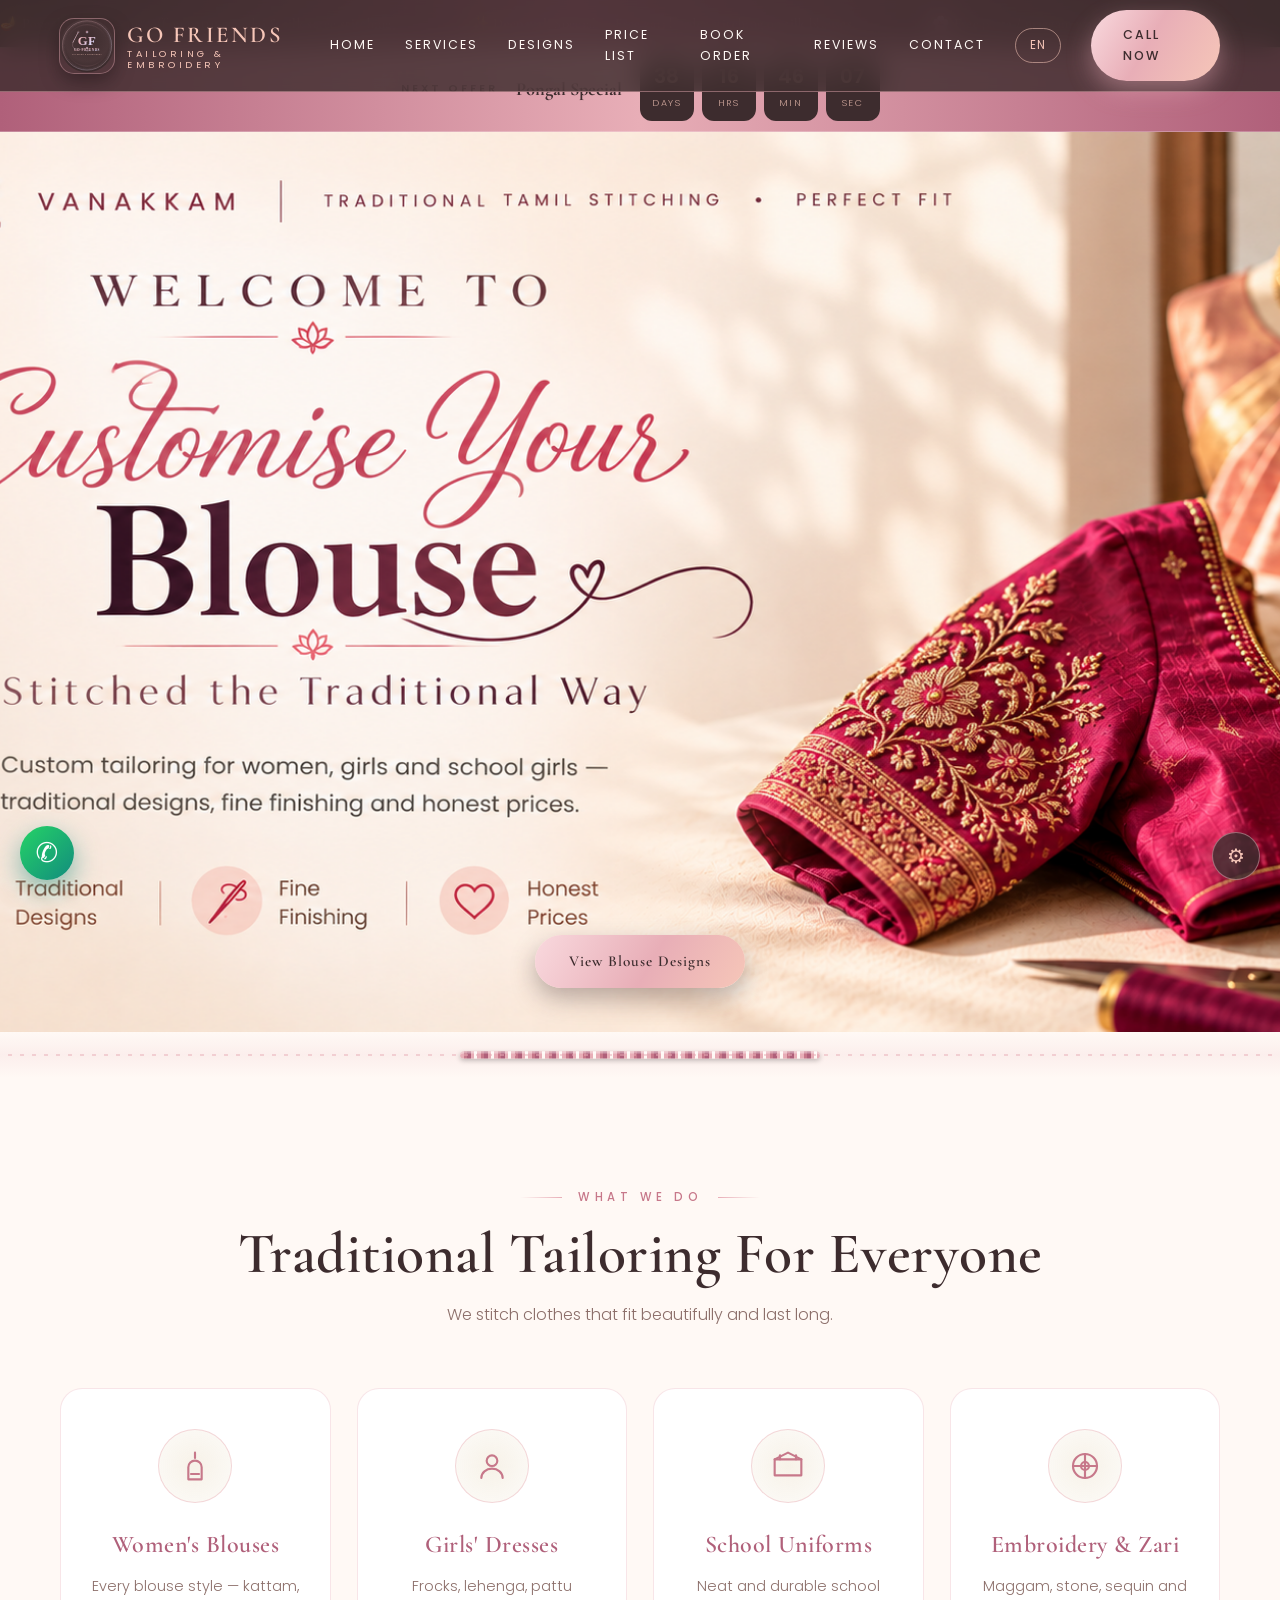
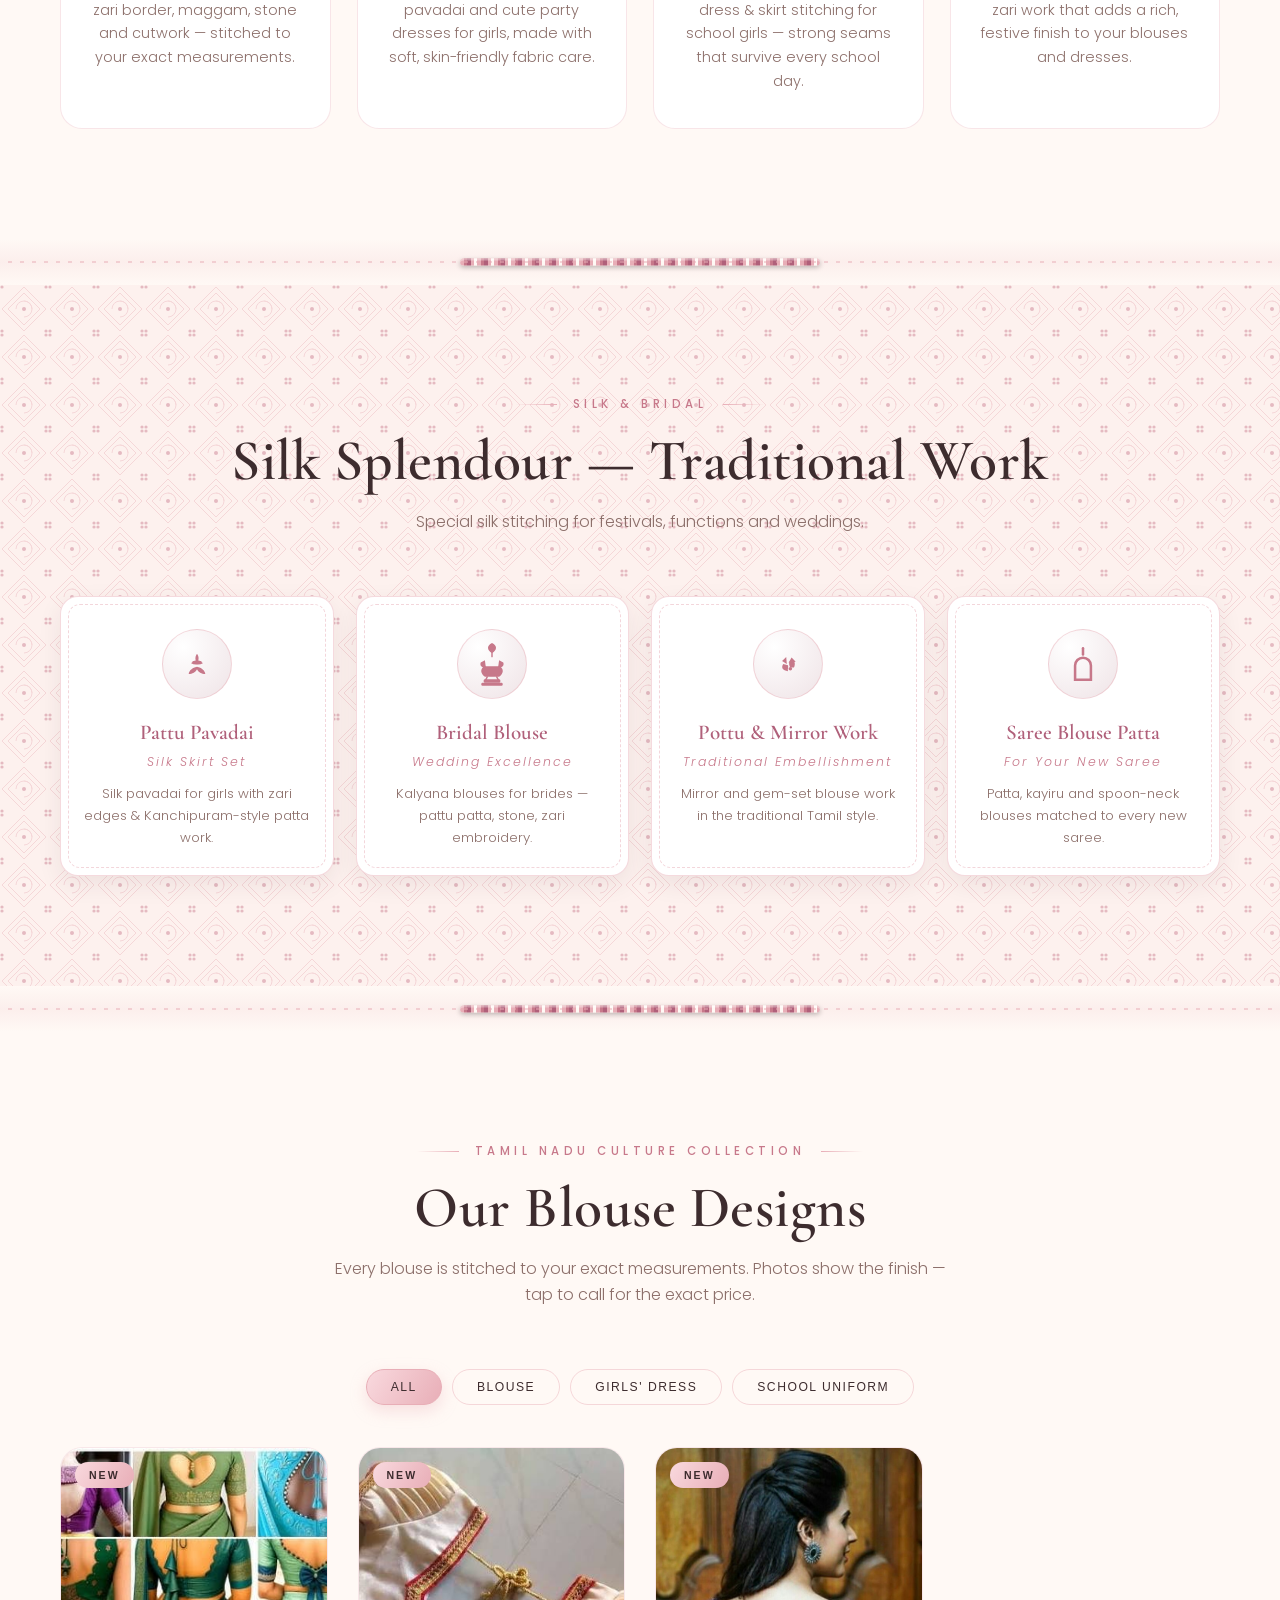
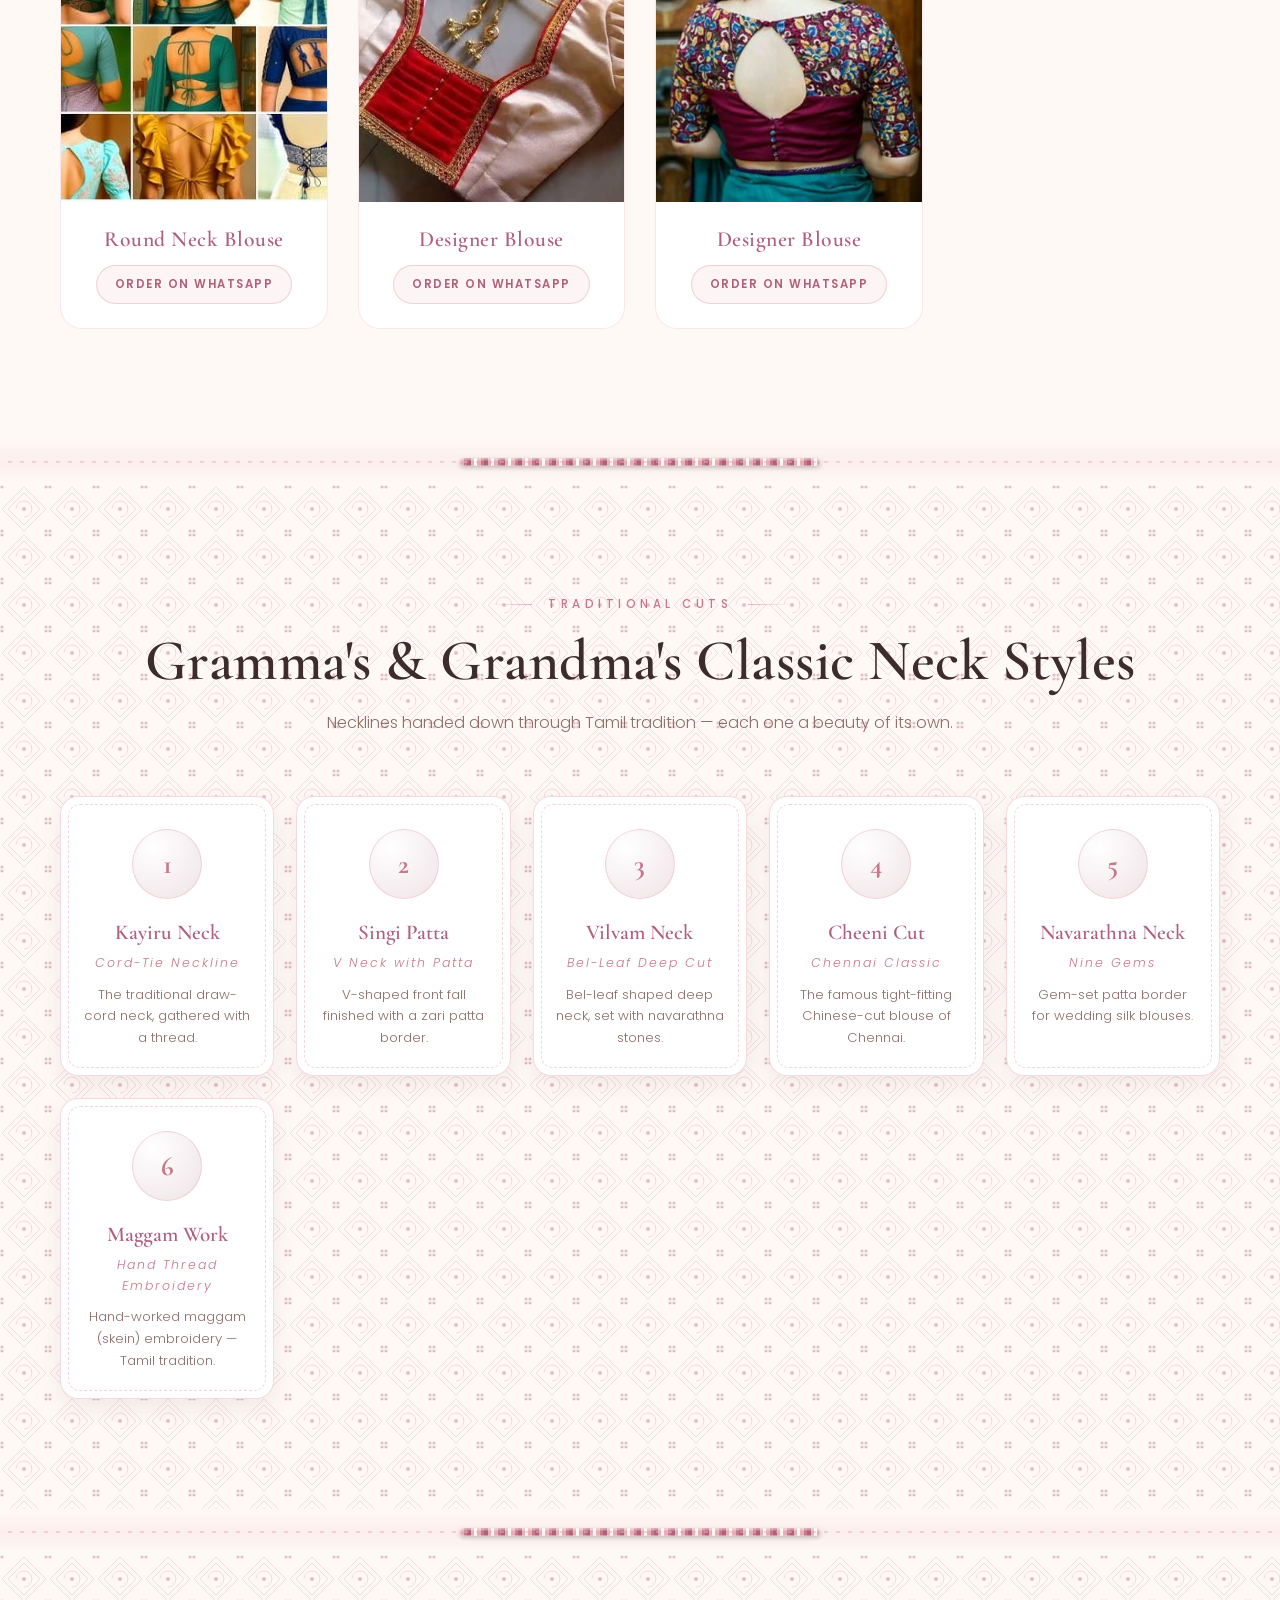
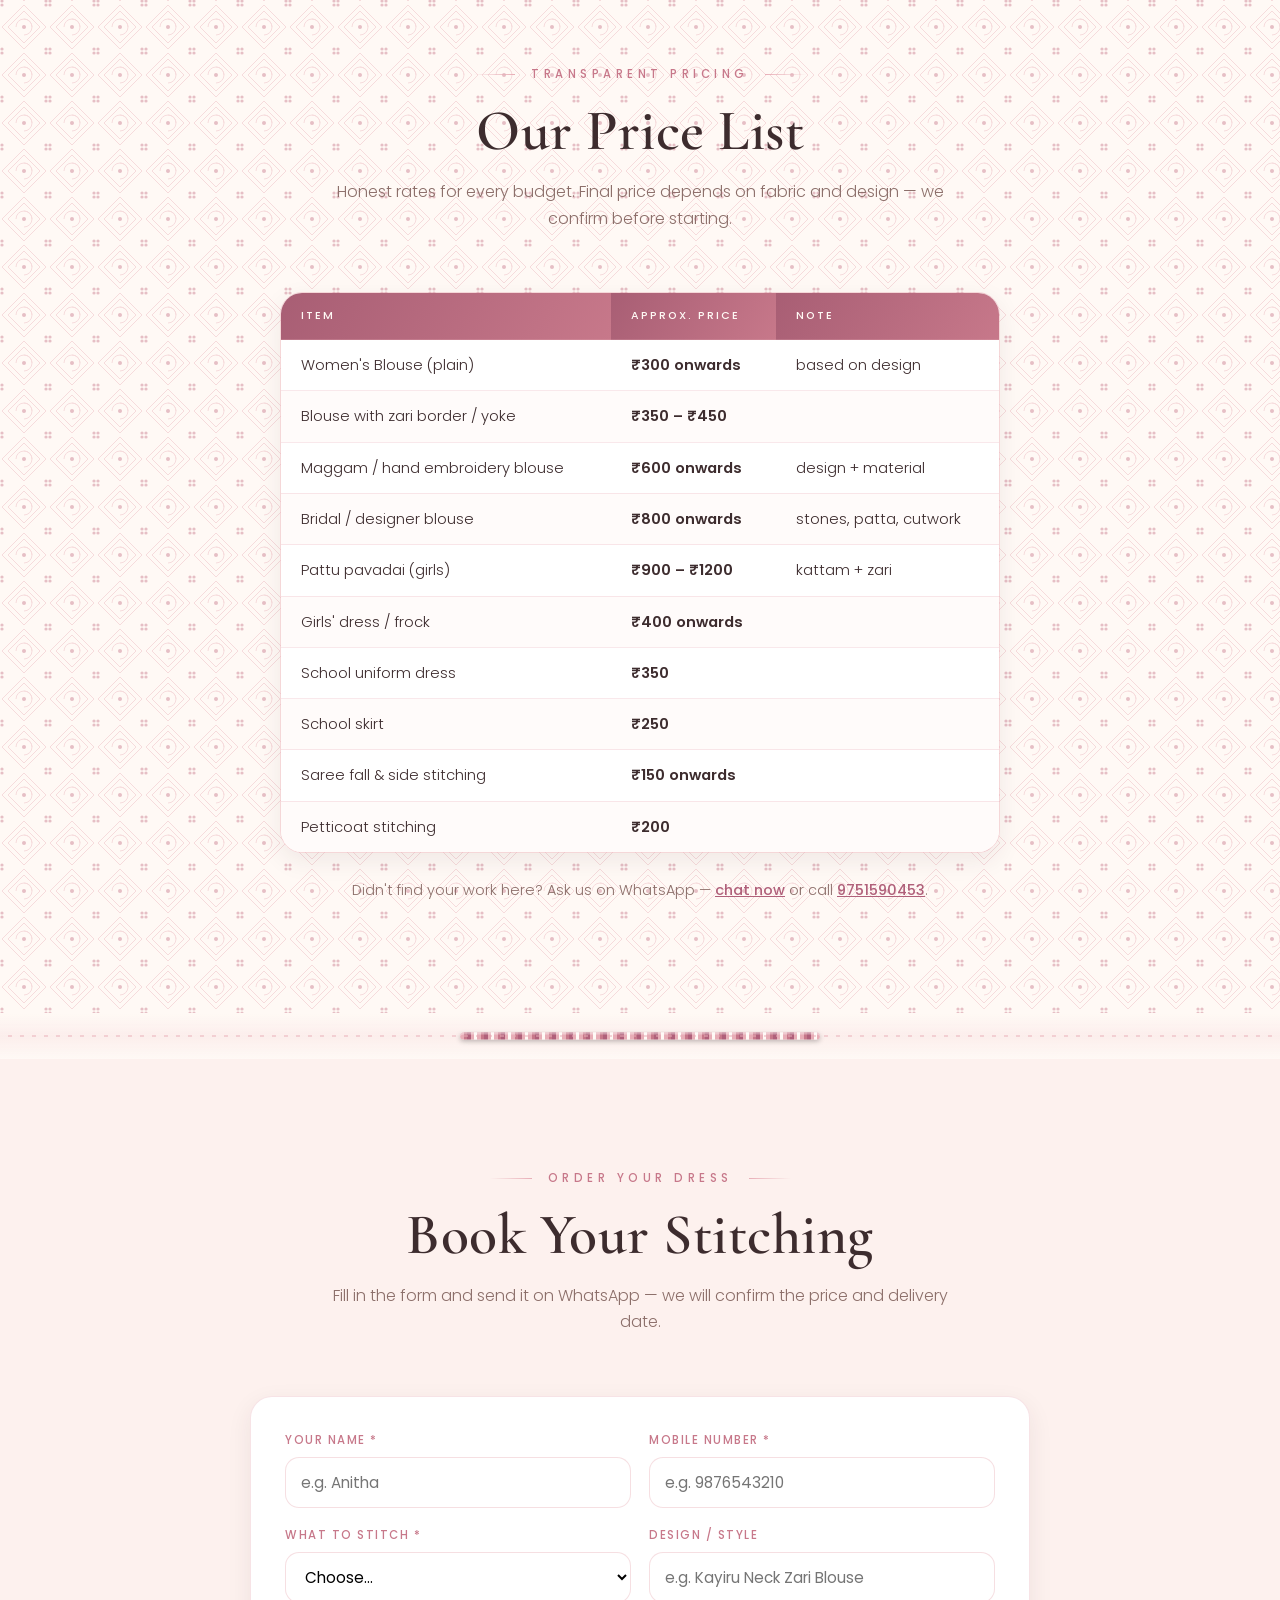
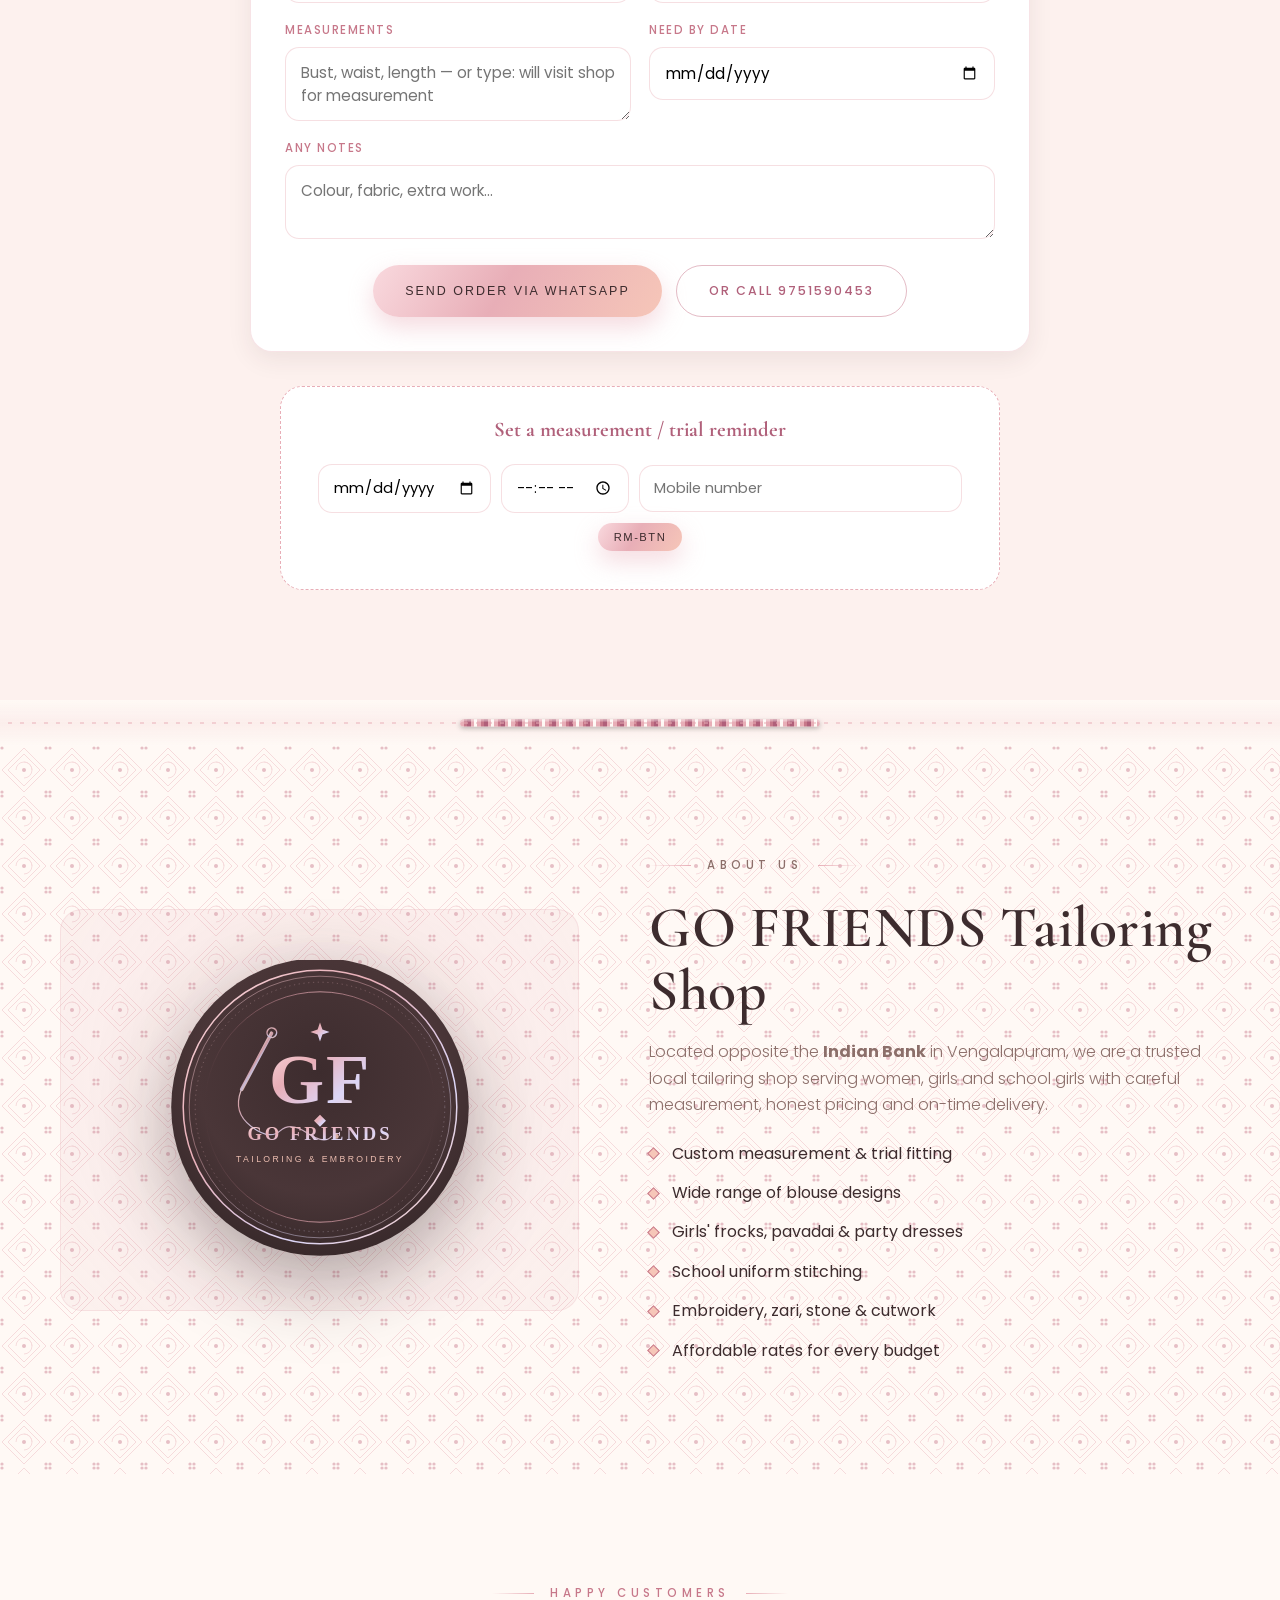
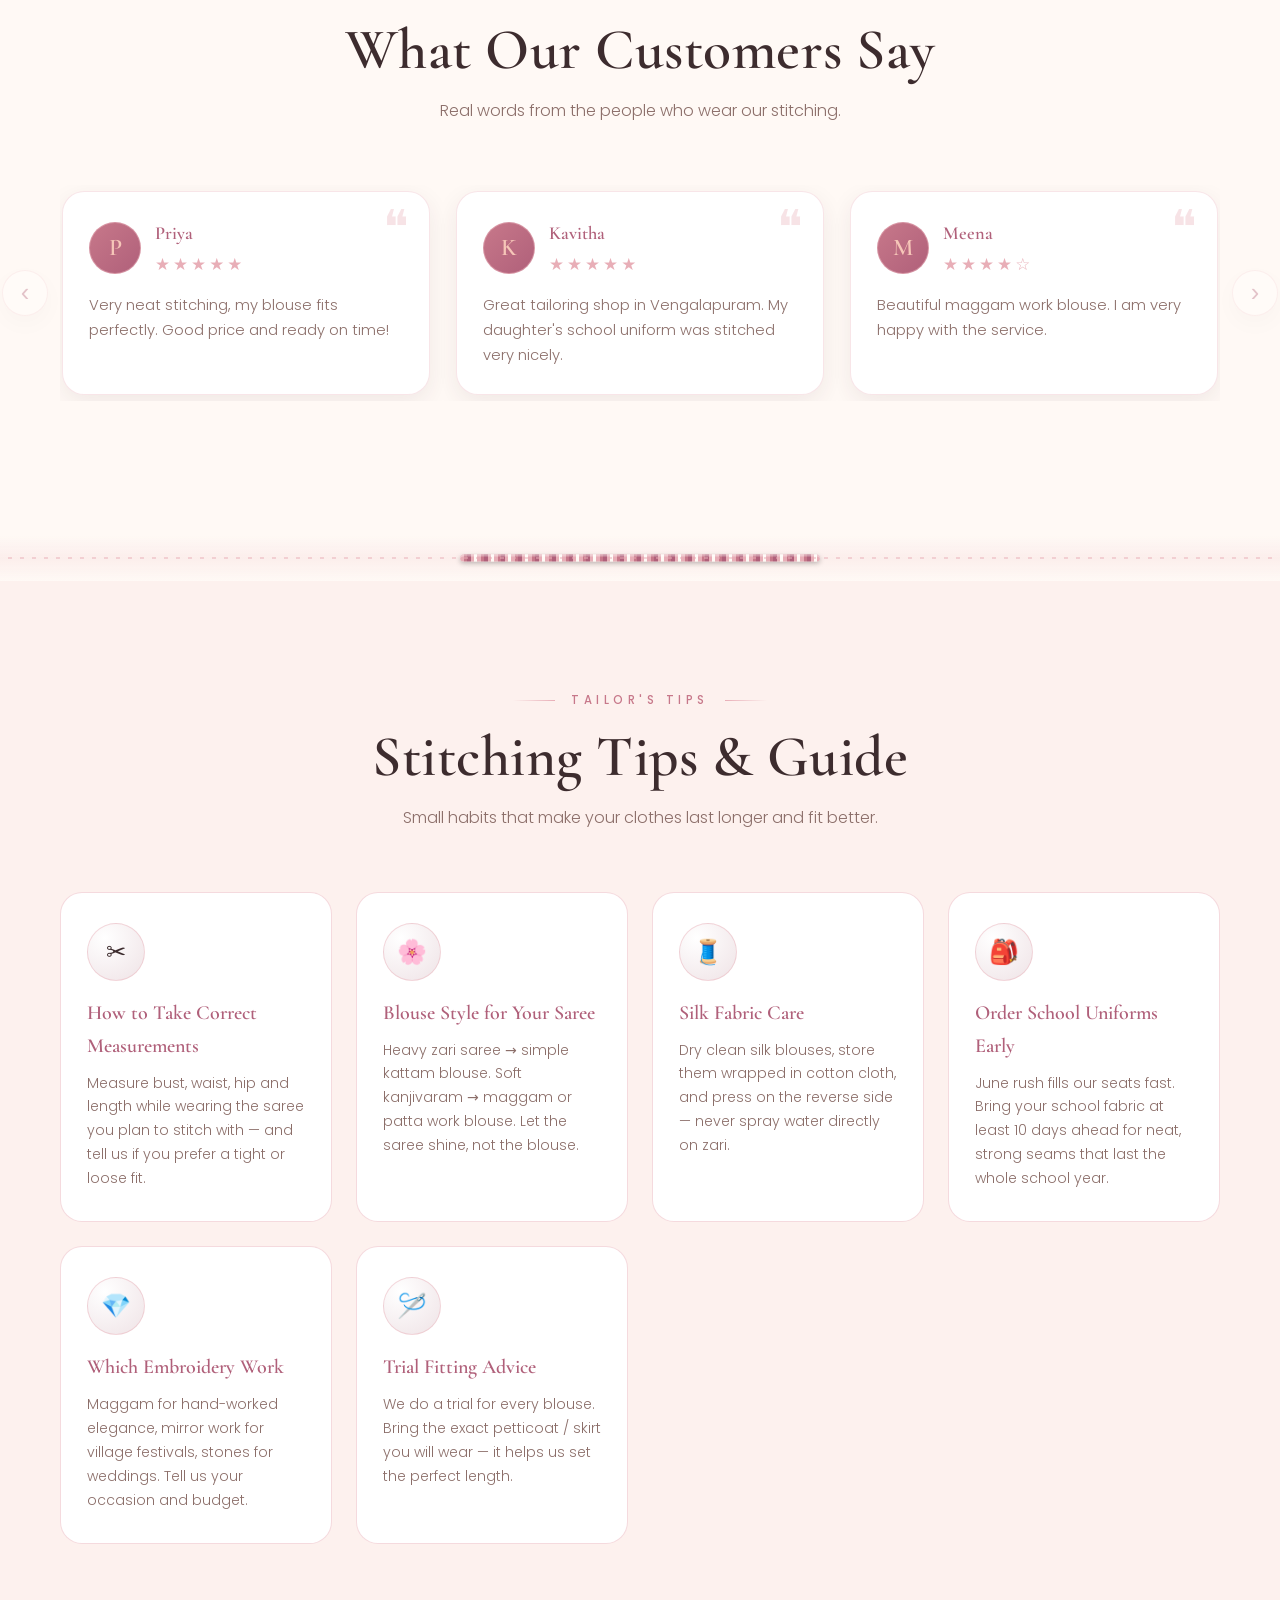
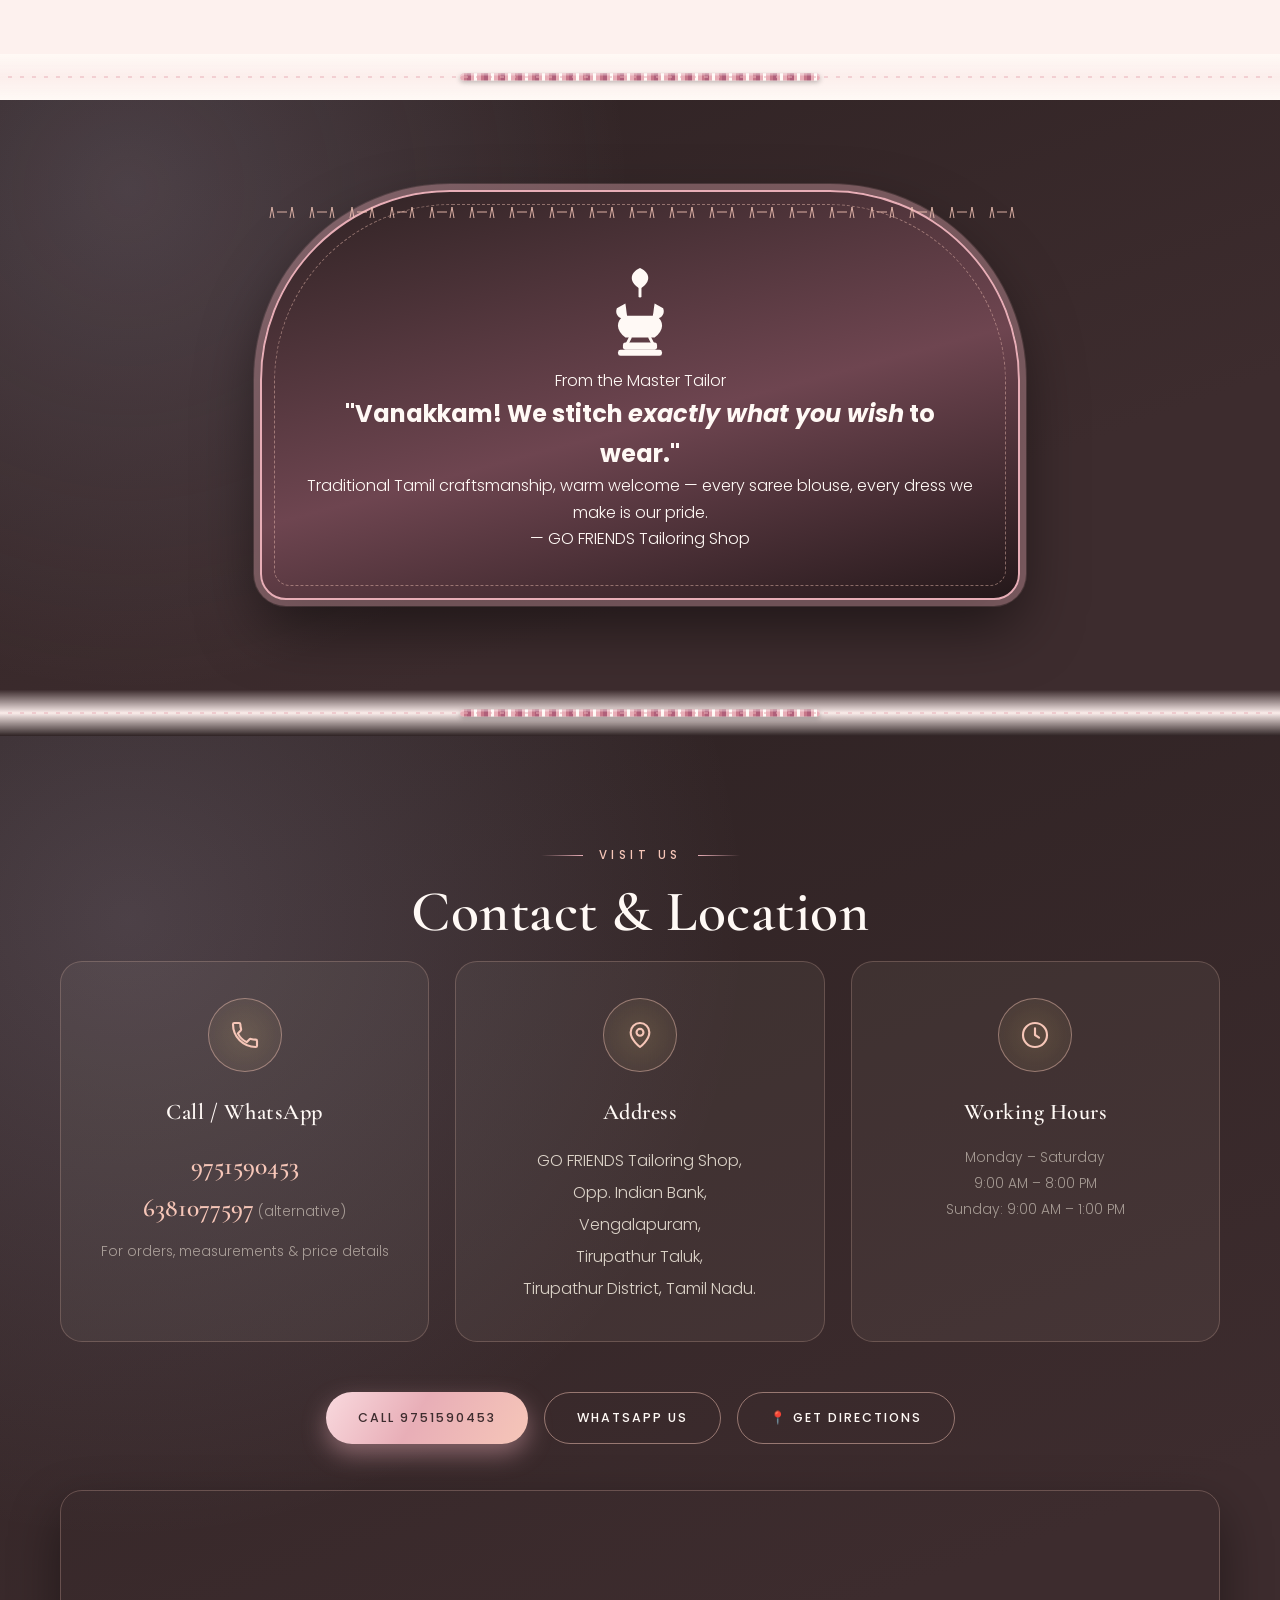
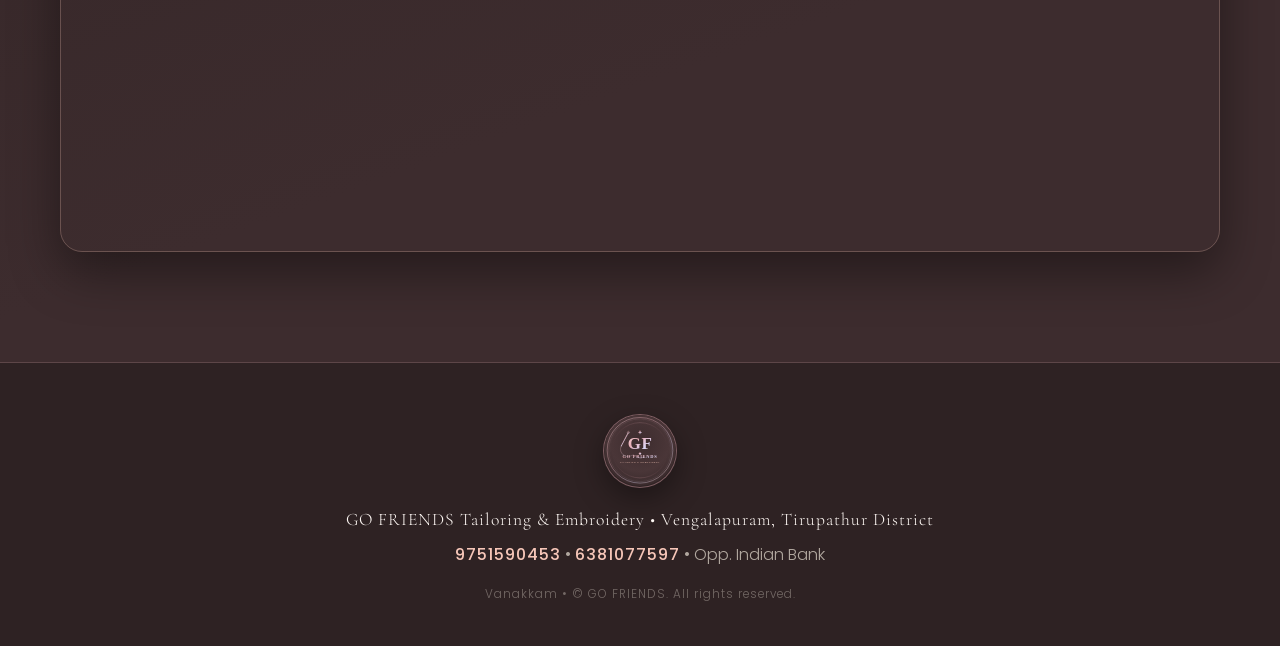
==== index.html @ 4b462591 "Initial project upload Co-authored-by: Copilot <223556219+Copilot@users.noreply.github.com>" ====
<!DOCTYPE html>
<html lang="en">
<head>
  <meta charset="UTF-8" />
  <meta name="viewport" content="width=device-width, initial-scale=1.0" />
  <title>GO FRIENDS Tailoring | Traditional Blouse Stitching - Vengalapuram</title>
  <meta name="description" content="GO FRIENDS Tailoring Shop - Custom blouse stitching, tailoring and embroidery for women, girls and school girls in Vengalapuram, Tirupathur. Call 9751590453. Order online and view prices." />
  <meta name="keywords" content="tailoring shop Vengalapuram, blouse stitching Vengalapuram, tailor near me Tirupathur, pattu pavadai, school uniform stitching, maggam work, GO FRIENDS tailoring" />
  <meta name="robots" content="index, follow" />
  <link rel="canonical" href="https://gofriends-tailoring.example.com/" />
  <meta property="og:title" content="GO FRIENDS Tailoring | Custom Blouse Stitching in Vengalapuram" />
  <meta property="og:description" content="Blouse stitching, pattu pavadai, school uniforms &amp; maggam work in Vengalapuram, Tirupathur. Call 9751590453." />
  <meta property="og:type" content="website" />
  <meta property="og:image" content="assets/hero-photo.png" />
  <link rel="icon" type="image/svg+xml" href="assets/logo.svg" />
  <script type="application/ld+json">
  {
    "@context": "https://schema.org",
    "@type": "LocalBusiness",
    "name": "GO FRIENDS Tailoring & Embroidery",
    "image": "assets/logo.svg",
    "description": "Custom blouse stitching, embroidery, pattu pavadai, school uniforms and zari work in Vengalapuram, Tirupathur.",
    "telephone": ["+919751590453", "+916381077597"],
    "priceRange": "₹",
    "address": {
      "@type": "PostalAddress",
      "streetAddress": "Opp. Indian Bank",
      "addressLocality": "Vengalapuram",
      "addressRegion": "Tamil Nadu",
      "addressCountry": "IN"
    },
    "openingHours": ["Mo-Sa 09:00-20:00", "Su 09:00-13:00"],
    "url": "https://gofriends-tailoring.example.com/"
  }
  </script>
  <link rel="preconnect" href="https://fonts.googleapis.com" />
  <link rel="preconnect" href="https://fonts.gstatic.com" crossorigin />
  <link href="https://fonts.googleapis.com/css2?family=Cormorant+Garamond:ital,wght@0,400;0,500;0,600;0,700;1,400;1,500;1,600&family=Playfair+Display:wght@600;700;800&family=Poppins:wght@300;400;500;600&family=Great+Vibes&display=swap" rel="stylesheet" />
  <link rel="stylesheet" href="css/style.css" />
</head>
<body>

  <!-- Tamil motifs sprite -->
  <svg class="motif-sprite" xmlns="http://www.w3.org/2000/svg" aria-hidden="true">
    <symbol id="motif-lamp" viewBox="0 0 64 80">
      <g fill="currentColor">
        <rect x="14" y="72" width="36" height="5" rx="2"/>
        <rect x="18" y="66" width="28" height="6" rx="2"/>
        <path d="M32 22c-9-5-9-13 0-17 9 4 9 12 0 17z"/>
        <path d="M22 46c-7 2-11-3-9-8l7-4c1 6 1 9 2 12z"/>
        <path d="M42 46c7 2 11-3 9-8l-7-4c-1 6-1 9-2 12z"/>
        <path d="M20 62c-8-6-8-14-1-18h26c7 4 7 12-1 18z"/>
      </g>
      <g fill="none" stroke="currentColor" stroke-width="2.4" stroke-linecap="round">
        <path d="M32 18v10"/>
        <path d="M24 62l-3 6M40 62l3 6"/>
      </g>
      <ellipse cx="32" cy="58" rx="5" ry="3" fill="currentColor" opacity="0.35"/>
    </symbol>
    <symbol id="motif-peacock" viewBox="0 0 64 64">
      <g fill="currentColor">
        <circle cx="36" cy="40" r="3"/>
        <path d="M36 38c-4-6-2-12 3-13 4 1 6 7 3 13z"/>
        <path d="M32 44c-9-1-12-6-8-12l8 2c1 4-1 7 0 10z"/>
        <path d="M33 30l5-9 7 7zM30 32l-8-5 7-7z"/>
      </g>
    </symbol>
    <symbol id="motif-lotus" viewBox="0 0 64 48">
      <g fill="currentColor">
        <path d="M32 34c-2 5-8 8-14 8 1-6 6-10 14-12 8 2 13 6 14 12-6 0-12-3-14-8z"/>
        <path d="M32 24c-4-6-3-12 0-16 3 4 4 10 0 16z"/>
        <path d="M22 24c5-5 11-6 18-3-3 5-11 7-18 3z"/>
        <path d="M42 24c-5-5-11-6-18-3 3 5 11 7 18 3z"/>
      </g>
    </symbol>
  </svg>

  <!-- Festive offers bar -->
  <div class="offer-bar" aria-roledescription="offers">
    <div class="offer-slide">
      <span data-i18n="offer-1">🪔 Pongal Special — 10% off on pattu pavadai &amp; silk saree stitching</span>
      <span data-i18n="offer-2">✨ Deepavali Special — Free zari border stitching on silk blouses</span>
      <span data-i18n="offer-3">🌸 Free patta / maggam work on new saree blouses</span>
      <span data-i18n="offer-1">🪔 Pongal Special — 10% off on pattu pavadai &amp; silk saree stitching</span>
      <span data-i18n="offer-2">✨ Deepavali Special — Free zari border stitching on silk blouses</span>
      <span data-i18n="offer-3">🌸 Free patta / maggam work on new saree blouses</span>
    </div>
  </div>

  <!-- Festive countdown -->
  <div class="countdown-bar" id="countdown">
    <div class="container countdown-inner">
      <span class="countdown-label">Next offer</span>
      <strong class="countdown-name" id="countdownName">Pongal Special</strong>
      <div class="countdown-boxes">
        <div class="countdown-cell"><b id="cdDays">00</b><span>days</span></div>
        <div class="countdown-cell"><b id="cdHrs">00</b><span>hrs</span></div>
        <div class="countdown-cell"><b id="cdMins">00</b><span>min</span></div>
        <div class="countdown-cell"><b id="cdSecs">00</b><span>sec</span></div>
      </div>
    </div>
  </div>

  <!-- Header -->
  <header class="header" id="header">
    <div class="container header-inner">
      <a href="#home" class="brand">
        <img src="assets/logo.svg" alt="GO FRIENDS Logo" class="brand-logo" />
        <span class="brand-text">
          <strong>GO FRIENDS</strong>
          <small>Tailoring &amp; Embroidery</small>
        </span>
      </a>
      <nav class="nav" id="nav">
        <a href="#home" class="nav-link" data-i18n="nav-home">Home</a>
        <a href="#services" class="nav-link" data-i18n="nav-services">Services</a>
        <a href="#gallery" class="nav-link" data-i18n="nav-designs">Designs</a>
        <a href="#price" class="nav-link" data-i18n="nav-price">Price List</a>
        <a href="#booking" class="nav-link" data-i18n="nav-book">Book Order</a>
        <a href="#reviews" class="nav-link" data-i18n="nav-reviews">Reviews</a>
        <a href="#contact" class="nav-link" data-i18n="nav-contact">Contact</a>
        <button type="button" class="lang-toggle" id="langToggle" title="தமிழ் / English">தமிழ்</button>
        <a href="tel:9751590453" class="btn btn-gold nav-cta" data-i18n="nav-call">Call Now</a>
      </nav>
      <button class="nav-toggle" id="navToggle" aria-label="Open menu">
        <span></span><span></span><span></span>
      </button>
    </div>
  </header>

  <!-- Hero -->
  <section class="hero hero-photo-only" id="home">
    <h1 class="sr-only" data-i18n="hero-h1">GO FRIENDS Tailoring Shop — Custom Blouse Stitching, Embroidery &amp; School Uniforms in Vengalapuram, Tirupathur</h1>
    <img src="assets/hero-photo.png" alt="GO FRIENDS Tailoring" class="hero-bg" />
    <a href="#gallery" class="hero-scroll-btn" data-i18n="hero-more">View Blouse Designs</a>
  </section>

  <!-- Saree divider -->
  <div class="saree-divider" aria-hidden="true"></div>

  <!-- Services -->
  <section class="section" id="services">
    <div class="container">
      <p class="section-eyebrow" data-i18n="sv-eyebrow">What we do</p>
      <h2 class="section-title" data-i18n="sv-title">Traditional <em>Tailoring</em> For Everyone</h2>
      <p class="section-sub" data-i18n="sv-sub">We stitch clothes that fit beautifully and last long.</p>

      <div class="cards">
        <article class="card">
          <div class="card-icon">
            <svg viewBox="0 0 24 24" fill="none" stroke="currentColor" stroke-width="1.6" stroke-linecap="round" stroke-linejoin="round"><path d="M12 2v4"/><path d="M12 8a5 5 0 0 1 5 5v9H7v-9a5 5 0 0 1 5-5z"/><path d="M9 18h6"/></svg>
          </div>
          <h3>Women's Blouses</h3>
          <p>Every blouse style — kattam, zari border, maggam, stone and cutwork — stitched to your exact measurements.</p>
        </article>

        <article class="card">
          <div class="card-icon">
            <svg viewBox="0 0 24 24" fill="none" stroke="currentColor" stroke-width="1.6" stroke-linecap="round" stroke-linejoin="round"><circle cx="12" cy="8" r="4"/><path d="M4 21c0-4 3.6-7 8-7s8 3 8 7"/></svg>
          </div>
          <h3>Girls' Dresses</h3>
          <p>Frocks, lehenga, pattu pavadai and cute party dresses for girls, made with soft, skin-friendly fabric care.</p>
        </article>

        <article class="card">
          <div class="card-icon">
            <svg viewBox="0 0 24 24" fill="none" stroke="currentColor" stroke-width="1.6" stroke-linecap="round" stroke-linejoin="round"><path d="M2 7h20v12H2z"/><path d="M2 7l10-5 10 5"/><path d="M6 7V4"/><path d="M18 7V4"/></svg>
          </div>
          <h3>School Uniforms</h3>
          <p>Neat and durable school dress &amp; skirt stitching for school girls — strong seams that survive every school day.</p>
        </article>

        <article class="card">
          <div class="card-icon">
            <svg viewBox="0 0 24 24" fill="none" stroke="currentColor" stroke-width="1.6" stroke-linecap="round" stroke-linejoin="round"><circle cx="12" cy="12" r="9"/><path d="M12 3v18"/><path d="M3 12h18"/><circle cx="12" cy="12" r="3"/></svg>
          </div>
          <h3>Embroidery &amp; Zari</h3>
          <p>Maggam, stone, sequin and zari work that adds a rich, festive finish to your blouses and dresses.</p>
        </article>
      </div>
    </div>
  </section>

  <!-- Saree divider -->
  <div class="saree-divider" aria-hidden="true"></div>

  <!-- Silk & Bridal showcase -->
  <section class="section section-alt kolam-bg">
    <div class="container">
      <p class="section-eyebrow" data-i18n="silk-eyebrow">Silk &amp; Bridal</p>
      <h2 class="section-title" data-i18n="silk-title">Silk <em>Splendour</em> — Traditional Work</h2>
      <p class="section-sub" data-i18n="silk-sub">Special silk stitching for festivals, functions and weddings.</p>

      <div class="trad-cards">
        <article class="trad-card">
          <div class="trad-icon"><svg viewBox="0 0 64 48" class="motif-md"><use href="#motif-lotus"/></svg></div>
          <h3>Pattu Pavadai</h3>
          <i>Silk Skirt Set</i>
          <p>Silk pavadai for girls with zari edges &amp; Kanchipuram-style patta work.</p>
        </article>
        <article class="trad-card">
          <div class="trad-icon"><svg viewBox="0 0 64 80" class="motif-md"><use href="#motif-lamp"/></svg></div>
          <h3>Bridal Blouse</h3>
          <i>Wedding Excellence</i>
          <p>Kalyana blouses for brides — pattu patta, stone, zari embroidery.</p>
        </article>
        <article class="trad-card">
          <div class="trad-icon"><svg viewBox="0 0 64 64" class="motif-md"><use href="#motif-peacock"/></svg></div>
          <h3>Pottu &amp; Mirror Work</h3>
          <i>Traditional Embellishment</i>
          <p>Mirror and gem-set blouse work in the traditional Tamil style.</p>
        </article>
        <article class="trad-card">
          <div class="trad-icon"><svg viewBox="0 0 24 24" fill="none" stroke="currentColor" stroke-width="1.6" stroke-linecap="round"><path d="M12 2v4"/><path d="M12 8a5 5 0 0 1 5 5v9H7v-9a5 5 0 0 1 5-5z"/></svg></div>
          <h3>Saree Blouse Patta</h3>
          <i>For Your New Saree</i>
          <p>Patta, kayiru and spoon-neck blouses matched to every new saree.</p>
        </article>
      </div>
    </div>
  </section>

  <!-- Saree divider -->
  <div class="saree-divider" aria-hidden="true"></div>

  <!-- Blouse Designs Gallery -->
  <section class="section" id="gallery">
    <div class="container">
      <p class="section-eyebrow" data-i18n="gl-eyebrow">Tamil Nadu culture collection</p>
      <h2 class="section-title" data-i18n="gl-title">Our <em>Blouse</em> Designs</h2>
      <p class="section-sub" data-i18n="gl-sub">Every blouse is stitched to your exact measurements. Photos show the finish — tap to call for the exact price.</p>

      <div class="filter-bar" id="galleryFilter">
        <button type="button" class="filter-btn active" data-filter="all" data-i18n="gl-filter-all">All</button>
        <button type="button" class="filter-btn" data-filter="blouse" data-i18n="gl-filter-blouse">Blouse</button>
        <button type="button" class="filter-btn" data-filter="girls" data-i18n="gl-filter-girls">Girls' Dress</button>
        <button type="button" class="filter-btn" data-filter="uniform" data-i18n="gl-filter-uniform">School Uniform</button>
      </div>

      <div class="fittings" id="fittingsGrid"></div>
    </div>
  </section>

  <!-- Saree divider -->
  <div class="saree-divider" aria-hidden="true"></div>

  <!-- Traditional cuts catalogue -->
  <section class="section kolam-bg-alt">
    <div class="container">
      <p class="section-eyebrow" data-i18n="cuts-eyebrow">Traditional Cuts</p>
      <h2 class="section-title" data-i18n="cuts-title">Gramma's <em>&amp;</em> Grandma's Classic Neck Styles</h2>
      <p class="section-sub" data-i18n="cuts-sub">Necklines handed down through Tamil tradition — each one a beauty of its own.</p>

      <div class="trad-cards">
        <article class="trad-card">
          <div class="trad-icon"><span class="cut-mark">1</span></div>
          <h3>Kayiru Neck</h3>
          <i>Cord-Tie Neckline</i>
          <p>The traditional draw-cord neck, gathered with a thread.</p>
        </article>
        <article class="trad-card">
          <div class="trad-icon"><span class="cut-mark">2</span></div>
          <h3>Singi Patta</h3>
          <i>V Neck with Patta</i>
          <p>V-shaped front fall finished with a zari patta border.</p>
        </article>
        <article class="trad-card">
          <div class="trad-icon"><span class="cut-mark">3</span></div>
          <h3>Vilvam Neck</h3>
          <i>Bel-Leaf Deep Cut</i>
          <p>Bel-leaf shaped deep neck, set with navarathna stones.</p>
        </article>
        <article class="trad-card">
          <div class="trad-icon"><span class="cut-mark">4</span></div>
          <h3>Cheeni Cut</h3>
          <i>Chennai Classic</i>
          <p>The famous tight-fitting Chinese-cut blouse of Chennai.</p>
        </article>
        <article class="trad-card">
          <div class="trad-icon"><span class="cut-mark">5</span></div>
          <h3>Navarathna Neck</h3>
          <i>Nine Gems</i>
          <p>Gem-set patta border for wedding silk blouses.</p>
        </article>
        <article class="trad-card">
          <div class="trad-icon"><span class="cut-mark">6</span></div>
          <h3>Maggam Work</h3>
          <i>Hand Thread Embroidery</i>
          <p>Hand-worked maggam (skein) embroidery — Tamil tradition.</p>
        </article>
      </div>
    </div>
  </section>

  <!-- Saree divider -->
  <div class="saree-divider" aria-hidden="true"></div>

  <!-- Price list -->
  <section class="section kolam-bg-alt" id="price">
    <div class="container">
      <p class="section-eyebrow" data-i18n="pr-eyebrow">Transparent pricing</p>
      <h2 class="section-title" data-i18n="pr-title">Our <em>Price</em> List</h2>
      <p class="section-sub" data-i18n="pr-sub">Honest rates for every budget. Final price depends on fabric and design — we confirm before starting.</p>
      <div class="price-wrap" id="priceList"></div>
      <p class="price-note-line">Didn't find your work here? Ask us on WhatsApp — <a href="https://wa.me/919751590453?text=Hi%20GO%20FRIENDS%2C%20I%20want%20to%20know%20the%20price%20for..." target="_blank" rel="noopener">chat now</a> or call <a href="tel:9751590453">9751590453</a>.</p>
    </div>
  </section>

  <!-- Saree divider -->
  <div class="saree-divider" aria-hidden="true"></div>

  <!-- Book Order -->
  <section class="section section-alt" id="booking">
    <div class="container">
      <p class="section-eyebrow" data-i18n="bk-eyebrow">Order your dress</p>
      <h2 class="section-title" data-i18n="bk-title">Book Your <em>Stitching</em></h2>
      <p class="section-sub" data-i18n="bk-sub">Fill in the form and send it on WhatsApp — we will confirm the price and delivery date.</p>

      <form class="booking-form" id="bookingForm">
        <div class="form-grid">
          <div class="form-field">
            <label for="bkName" data-i18n="bk-name">Your Name *</label>
            <input type="text" id="bkName" name="name" placeholder="e.g. Anitha" required />
          </div>
          <div class="form-field">
            <label for="bkPhone" data-i18n="bk-phone">Mobile Number *</label>
            <input type="tel" id="bkPhone" name="phone" placeholder="e.g. 9876543210" pattern="[0-9+ ]{10,15}" required />
          </div>
          <div class="form-field">
            <label for="bkType" data-i18n="bk-type">What to stitch *</label>
            <select id="bkType" name="type" required>
              <option value="" data-i18n="bk-choose">Choose…</option>
              <option value="Women's Blouse" data-i18n="bk-type-blouse">Women's Blouse</option>
              <option value="Girls' Dress" data-i18n="bk-type-girls">Girls' Dress</option>
              <option value="School Uniform" data-i18n="bk-type-uniform">School Uniform</option>
              <option value="Embroidery / Zari Work" data-i18n="bk-type-emb">Embroidery / Zari Work</option>
              <option value="Other" data-i18n="bk-type-other">Other</option>
            </select>
          </div>
          <div class="form-field">
            <label for="bkDesign" data-i18n="bk-design">Design / Style</label>
            <input type="text" id="bkDesign" name="design" placeholder="e.g. Kayiru Neck Zari Blouse" />
          </div>
          <div class="form-field">
            <label for="bkMeas" data-i18n="bk-meas">Measurements</label>
            <textarea id="bkMeas" name="measurements" rows="2" placeholder="Bust, waist, length — or type: will visit shop for measurement"></textarea>
          </div>
          <div class="form-field">
            <label for="bkDate" data-i18n="bk-date">Need by date</label>
            <input type="date" id="bkDate" name="date" />
            <span class="hint" id="bkDateHint"></span>
          </div>
          <div class="form-field form-field-full">
            <label for="bkNotes" data-i18n="bk-notes">Any notes</label>
            <textarea id="bkNotes" name="notes" rows="2" placeholder="Colour, fabric, extra work…"></textarea>
          </div>
        </div>
        <div class="form-submit">
          <button type="submit" class="btn btn-gold btn-submit" data-i18n="bk-submit">Send Order via WhatsApp</button>
          <a href="tel:9751590453" class="btn btn-outline btn-dark" data-i18n="bk-orcall">Or Call 9751590453</a>
        </div>
      </form>

      <div class="booking-success" id="bkResult" hidden>
        <p class="success-big">🎉 Order booked!</p>
        <p>Your <strong>Order ID: <span id="bkOrderId"></span></strong></p>
        <p id="bkOrderHint"></p>
        <p class="success-note">Keep your Order ID safe — quote it when you call or WhatsApp us.</p>
      </div>

      <!-- Trial / measurement reminder -->
      <div class="reminder-box">
        <h3 data-i18n="rm-title">Set a measurement / trial reminder</h3>
        <form class="reminder-form" id="reminderForm">
          <input type="date" id="rmDate" aria-label="Reminder date" />
          <input type="time" id="rmTime" aria-label="Time" />
          <input type="tel" id="rmPhone" placeholder="Mobile number" aria-label="Mobile number" />
          <button type="submit" class="btn btn-gold btn-xs" data-i18n="rm-btn">Remind me on WhatsApp</button>
        </form>
        <span class="hint" id="rmResult"></span>
      </div>

      <!-- Due reminder banner -->
      <div class="rm-banner" id="rmBanner" hidden>
        <span id="rmBannerText"></span>
        <button type="button" id="rmBannerClose" class="rm-banner-close" aria-label="Dismiss">×</button>
      </div>
    </div>
  </section>

  <!-- Saree divider -->
  <div class="saree-divider" aria-hidden="true"></div>

  <!-- About -->
  <section class="section kolam-bg-alt" id="about">
    <div class="container about-grid">
      <div class="about-visual">
        <img src="assets/logo.svg" alt="GO FRIENDS Tailoring" class="about-logo" />
      </div>
      <div class="about-text">
        <p class="section-eyebrow" data-i18n="ab-eyebrow">About us</p>
        <h2 class="section-title" data-i18n="ab-title">GO FRIENDS <em>Tailoring</em> Shop</h2>
        <p>
          Located opposite the <strong>Indian Bank</strong> in Vengalapuram, we are a trusted local
          tailoring shop serving women, girls and school girls with careful measurement, honest
          pricing and on-time delivery.
        </p>
        <ul class="about-list">
          <li>Custom measurement &amp; trial fitting</li>
          <li>Wide range of blouse designs</li>
          <li>Girls' frocks, pavadai &amp; party dresses</li>
          <li>School uniform stitching</li>
          <li>Embroidery, zari, stone &amp; cutwork</li>
          <li>Affordable rates for every budget</li>
        </ul>
      </div>
    </div>
  </section>

  <!-- Reviews -->
  <section class="section" id="reviews">
    <div class="container">
      <p class="section-eyebrow" data-i18n="rv-eyebrow">Happy customers</p>
      <h2 class="section-title" data-i18n="rv-title">What Our Customers <em>Say</em></h2>
      <p class="section-sub" data-i18n="rv-sub">Real words from the people who wear our stitching.</p>
      <div class="carousel" id="reviewsCarousel">
        <button type="button" class="carousel-arrow prev" aria-label="Previous reviews">‹</button>
        <div class="carousel-track reviews" id="reviewsGrid"></div>
        <button type="button" class="carousel-arrow next" aria-label="Next reviews">›</button>
      </div>
      <div class="carousel-dots" id="reviewsDots"></div>
    </div>
  </section>

  <!-- Saree divider -->
  <div class="saree-divider" aria-hidden="true"></div>

  <!-- Tips -->
  <section class="section section-alt" id="tips">
    <div class="container">
      <p class="section-eyebrow" data-i18n="tp-eyebrow">Tailor's tips</p>
      <h2 class="section-title" data-i18n="tp-title">Stitching <em>Tips &amp; Guide</em></h2>
      <p class="section-sub" data-i18n="tp-sub">Small habits that make your clothes last longer and fit better.</p>
      <div class="tip-grid" id="tipsGrid"></div>
    </div>
  </section>

  <!-- Saree divider -->
  <div class="saree-divider" aria-hidden="true"></div>

  <!-- Master tailor's blessing -->
  <section class="section section-dark blessing-wrap" id="blessing">
    <div class="container">
      <div class="blessing">
        <div class="blessing-lamp" aria-hidden="true">
          <svg viewBox="0 0 64 80" class="motif-xl"><use href="#motif-lamp"/></svg>
        </div>
<p class="blessing-eyebrow">From the Master Tailor</p>
        <h2>"Vanakkam! We stitch <em>exactly what you wish</em> to wear."</h2>
        <p>Traditional Tamil craftsmanship, warm welcome — every saree blouse,
        every dress we make is our pride.</p>
        <span class="blessing-sign">— GO FRIENDS Tailoring Shop</span>
      </div>
    </div>
  </section>

  <!-- Saree divider dark -->
  <div class="saree-divider saree-divider-dark" aria-hidden="true"></div>

  <!-- Contact -->
  <section class="section section-dark" id="contact">
    <div class="container">
      <p class="section-eyebrow">Visit us</p>
      <h2 class="section-title">Contact &amp; <em>Location</em></h2>

      <div class="contact-grid">
        <div class="contact-card">
          <div class="card-icon">
            <svg viewBox="0 0 24 24" fill="none" stroke="currentColor" stroke-width="1.6" stroke-linecap="round" stroke-linejoin="round"><path d="M6.62 10.79a15.05 15.05 0 0 0 6.59 6.59l2.2-2.2a1 1 0 0 1 1.02-.24 11.36 11.36 0 0 0 3.57.57 1 1 0 0 1 1 1V20a1 1 0 0 1-1 1A17 17 0 0 1 3 4a1 1 0 0 1 1-1h3.5a1 1 0 0 1 1 1 11.36 11.36 0 0 0 .57 3.57 1 1 0 0 1-.25 1.02l-2.2 2.2z"/></svg>
          </div>
          <h3>Call / WhatsApp</h3>
          <p><a href="tel:9751590453" class="contact-link">9751590453</a></p>
          <p><a href="tel:6381077597" class="contact-link">6381077597</a> <span class="contact-hint">(alternative)</span></p>
          <p class="contact-hint">For orders, measurements &amp; price details</p>
        </div>

        <div class="contact-card">
          <div class="card-icon">
            <svg viewBox="0 0 24 24" fill="none" stroke="currentColor" stroke-width="1.6" stroke-linecap="round" stroke-linejoin="round"><path d="M12 21s-7-5.1-7-11a7 7 0 0 1 14 0c0 5.9-7 11-7 11z"/><circle cx="12" cy="10" r="2.6"/></svg>
          </div>
          <h3>Address</h3>
          <p class="contact-address">
            GO FRIENDS Tailoring Shop,<br />
            Opp. Indian Bank,<br />
            Vengalapuram,<br />
            Tirupathur Taluk,<br />
            Tirupathur District, Tamil Nadu.
          </p>
        </div>

        <div class="contact-card">
          <div class="card-icon">
            <svg viewBox="0 0 24 24" fill="none" stroke="currentColor" stroke-width="1.6" stroke-linecap="round" stroke-linejoin="round"><circle cx="12" cy="12" r="9"/><path d="M12 7v5l3 2"/></svg>
          </div>
          <h3>Working Hours</h3>
          <p class="contact-hint">
            Monday – Saturday<br />
            9:00 AM – 8:00 PM<br />
            Sunday: 9:00 AM – 1:00 PM
          </p>
        </div>
      </div>

      <div class="contact-actions">
        <a href="tel:9751590453" class="btn btn-gold">Call 9751590453</a>
        <a href="https://wa.me/919751590453?text=Hello%20GO%20FRIENDS%2C%20I%20would%20like%20to%20know%20about%20your%20blouse%20stitching%20designs." target="_blank" rel="noopener" class="btn btn-outline">WhatsApp Us</a>
        <a href="https://www.google.com/maps/dir/?api=1&amp;destination=Vengalapuram,Tirupathur,Tamil+Nadu" target="_blank" rel="noopener" class="btn btn-outline">📍 Get Directions</a>
      </div>

      <!-- Map -->
      <div class="map-wrap">
        <iframe
          title="GO FRIENDS Tailoring Shop - Vengalapuram, Tirupathur"
          src="https://www.google.com/maps?q=Vengalapuram,+Tirupathur,+Tamil+Nadu&output=embed"
          width="100%" height="360" style="border:0;" allowfullscreen="" loading="lazy"
          referrerpolicy="no-referrer-when-downgrade"></iframe>
      </div>
    </div>
  </section>

  <!-- Footer -->
  <footer class="footer">
    <div class="container footer-inner">
      <img src="assets/logo.svg" alt="GO FRIENDS" class="footer-logo" />
      <p class="footer-text">
        <span data-i18n="ft-tag">GO FRIENDS Tailoring &amp; Embroidery</span> • Vengalapuram, Tirupathur District
      </p>
      <p class="footer-phone">
        <a href="tel:9751590453">9751590453</a> <span class="footer-sep">•</span> <a href="tel:6381077597">6381077597</a> <span class="footer-sep">•</span> Opp. Indian Bank
      </p>
      <p class="footer-copy" data-i18n="ft-rights">Vanakkam • © <span id="year"></span> GO FRIENDS. All rights reserved.</p>
    </div>
  </footer>

  <!-- WhatsApp quick chat -->
  <a href="https://wa.me/919751590453?text=Hello%20GO%20FRIENDS%20Tailoring!" target="_blank" rel="noopener" class="wa-float" title="Chat on WhatsApp" aria-label="WhatsApp">✆</a>

  <!-- Admin -->
  <button id="adminBtn" class="admin-float" title="Admin" aria-label="Admin panel">⚙</button>

  <div class="modal" id="loginModal" hidden>
    <div class="modal-box">
      <h3>Admin Login</h3>
      <p class="modal-hint">Enter the admin password to edit designs.</p>
      <input type="password" id="adminPass" placeholder="Password" autocomplete="off" />
      <p class="login-error" id="loginError"></p>
      <div class="modal-actions">
        <button type="button" class="btn btn-gold" id="loginBtn">Login</button>
        <button type="button" class="btn btn-outline btn-dark" id="loginClose">Cancel</button>
      </div>
    </div>
  </div>

  <div class="modal" id="adminModal" hidden>
    <div class="modal-box admin-box">
      <div class="admin-head">
        <h3>Admin Panel</h3>
        <button type="button" class="modal-x" id="adminClose" aria-label="Close">×</button>
      </div>
      <div class="admin-tabs">
        <button type="button" class="tab active" data-tab="designs">Designs</button>
        <button type="button" class="tab" data-tab="reviews">Reviews</button>
        <button type="button" class="tab" data-tab="orders">Orders</button>
        <button type="button" class="tab" data-tab="reports">Reports</button>
      </div>
      <p class="modal-hint" id="adminHint">Add, rename or delete design photos. Changes save automatically.</p>
      <div class="admin-list" id="adminList"></div>
      <div class="admin-actions">
        <button type="button" class="btn btn-gold" id="addBtn">+ Add</button>
        <button type="button" class="btn btn-outline btn-dark" id="logoutBtn">Logout</button>
      </div>
    </div>
  </div>

  <div class="modal" id="editModal" hidden>
    <div class="modal-box">
      <h3 id="editTitle">Add Design</h3>
      <label class="modal-label" for="editName" id="editNameLabel">Design name</label>
      <input type="text" id="editName" placeholder="e.g. Round Neck Blouse" />
      <label class="modal-label" for="editCategory" id="editCatLabel" hidden>Category</label>
      <select id="editCategory" hidden>
        <option value="blouse">Blouse</option>
        <option value="girls">Girls Dress</option>
        <option value="uniform">School Uniform</option>
        <option value="other">Other</option>
      </select>
      <label class="modal-label" for="editText" id="editTextLabel" hidden>Review text</label>
      <textarea id="editText" rows="3" placeholder="e.g. Very neat stitching, ready on time!" hidden></textarea>
      <label class="modal-label" for="editStars" id="editStarsLabel" hidden>Stars (1–5)</label>
      <select id="editStars" hidden>
        <option value="5">5 ★</option>
        <option value="4">4 ★</option>
        <option value="3">3 ★</option>
        <option value="2">2 ★</option>
        <option value="1">1 ★</option>
      </select>
      <label class="modal-label" for="editFile" id="editFileLabel">Photo</label>
      <input type="file" id="editFile" accept="image/*" />
      <img id="editPreview" class="edit-preview" alt="New photo preview" hidden />
      <div class="modal-actions">
        <button type="button" class="btn btn-gold" id="editSave">Save</button>
        <button type="button" class="btn btn-outline btn-dark" id="editCancel">Cancel</button>
      </div>
    </div>
  </div>

  <script src="js/store.js"></script>
  <script src="js/pricing.js"></script>
  <script src="js/offers.js"></script>
  <script src="js/tips.js"></script>
  <script src="js/lightbox.js"></script>
  <script src="js/carousel.js"></script>
  <script src="js/i18n.js"></script>
  <script src="js/admin.js"></script>
  <script src="js/booking.js"></script>
  <script src="js/main.js"></script>
</body>
</html>
---- css/style.css ----
/* ===== GO FRIENDS — Luxury Atelier ===== */
:root {
  --blush: #E8AEB7;
  --blush-deep: #C7788A;
  --blush-dark: #A85E74;
  --lavender: #DCD6F7;
  --lavender-soft: #F1EDFA;
  --peach: #F6C6B8;
  --cream: #FFF9F5;
  --ivory: #FFFFFF;
  --ink: #3D2C2E;
  --ink-soft: #8C6F6A;
  --bg: #FFF9F5;
  --bg-alt: #FDF1EE;
  --dark: #3D2C2E;
  --line: rgba(232, 174, 183, 0.45);
  --shadow: 0 18px 44px rgba(61, 44, 46, 0.14);
  --shadow-soft: 0 8px 24px rgba(61, 44, 46, 0.08);
  --radius: 22px;
  --font-display: 'Cormorant Garamond', 'Playfair Display', Georgia, serif;
  --font-tamil: var(--font-display);
  --font-script: 'Great Vibes', cursive;
  --font-body: 'Poppins', system-ui, sans-serif;
}

/* legacy aliases */
:root {
  --maroon: #C7788A;
  --maroon-deep: #B0607A;
  --maroon-dark: #3D2C2E;
  --gold: #E8AEB7;
  --gold-dark: #C7788A;
  --gold-light: #F6C6B8;
  --turmeric: #E8AEB7;
}

* { margin: 0; padding: 0; box-sizing: border-box; }

html { scroll-behavior: smooth; }

body {
  font-family: var(--font-body);
  color: var(--ink);
  background: var(--bg);
  line-height: 1.65;
  font-weight: 300;
}

img { max-width: 100%; display: block; }
a { text-decoration: none; color: inherit; }
ul { list-style: none; }

.container { width: min(1160px, 92%); margin-inline: auto; }

::selection { background: var(--gold-light); color: var(--maroon-deep); }

/* ===== Header ===== */
.header {
  position: fixed;
  inset: 0 0 auto 0;
  z-index: 100;
  background: rgba(61, 44, 46, 0.82);
  backdrop-filter: blur(14px);
  border-bottom: 1px solid var(--line);
  transition: box-shadow .3s ease, background .3s ease;
}
.header.scrolled { box-shadow: 0 10px 30px rgba(0, 0, 0, 0.35); }

.header-inner {
  display: flex;
  align-items: center;
  justify-content: space-between;
  gap: 16px;
  padding-block: 10px;
}

.brand { display: flex; align-items: center; gap: 13px; }
.brand-logo {
  width: 54px; height: 54px;
  border-radius: 14px;
  box-shadow: 0 0 0 1px var(--line), 0 8px 20px rgba(0,0,0,.35);
}
.brand-text { display: flex; flex-direction: column; line-height: 1.15; }
.brand-text strong {
  font-family: var(--font-display);
  font-weight: 600;
  font-size: 1.42rem;
  letter-spacing: 2.5px;
  color: var(--gold-light);
}
.brand-text small {
  font-size: 0.6rem;
  color: var(--peach);
  letter-spacing: 3.5px;
  text-transform: uppercase;
  font-weight: 400;
}

.nav { display: flex; align-items: center; gap: 30px; }
.nav-link {
  font-weight: 400;
  font-size: 0.78rem;
  letter-spacing: 2px;
  text-transform: uppercase;
  color: var(--cream);
  position: relative;
  padding: 6px 0;
  transition: color .25s;
}
.nav-link::after {
  content: "";
  position: absolute;
  left: 50%; bottom: 0;
  width: 0; height: 1.5px;
  background: var(--gold-light);
  transition: width .3s ease, left .3s ease;
}
.nav-link:hover { color: var(--gold-light); }
.nav-link:hover::after { width: 100%; left: 0; }

.nav-toggle {
  display: none;
  flex-direction: column;
  gap: 5px;
  background: none;
  border: none;
  cursor: pointer;
  padding: 6px;
}
.nav-toggle span {
  width: 26px; height: 2px;
  background: var(--gold-light);
  border-radius: 2px;
  transition: transform .25s, opacity .25s;
}
.nav-toggle.open span:nth-child(1) { transform: translateY(7px) rotate(45deg); }
.nav-toggle.open span:nth-child(2) { opacity: 0; }
.nav-toggle.open span:nth-child(3) { transform: translateY(-7px) rotate(-45deg); }

/* ===== Buttons ===== */
.btn {
  position: relative;
  display: inline-flex;
  align-items: center;
  justify-content: center;
  gap: 8px;
  padding: 15px 32px;
  border-radius: 50px;
  font-weight: 500;
  font-size: 0.78rem;
  letter-spacing: 2px;
  text-transform: uppercase;
  transition: transform .25s, box-shadow .25s, background .25s;
  cursor: pointer;
  border: none;
  overflow: hidden;
}
.btn-gold {
  background: linear-gradient(120deg, #F9D9DE, var(--blush) 45%, var(--peach));
  color: #3D2C2E;
  box-shadow: 0 10px 24px rgba(232, 174, 183, 0.45);
}
.btn-gold::after {
  content: "";
  position: absolute;
  top: 0; left: -70%;
  width: 45%; height: 100%;
  background: linear-gradient(105deg, transparent, rgba(255,255,255,0.6), transparent);
  transform: skewX(-20deg);
  transition: left .5s ease;
}
.btn-gold:hover { transform: translateY(-3px); box-shadow: 0 16px 34px rgba(232, 174, 183, 0.55); }
.btn-gold:hover::after { left: 120%; }
.btn-outline {
  background: transparent;
  color: var(--cream);
  border: 1px solid rgba(246, 198, 184, 0.5);
}
.btn-outline:hover { background: rgba(246, 198, 184, 0.1); transform: translateY(-3px); }
.btn-dark {
  border-color: rgba(200, 120, 140, 0.5);
  color: var(--maroon-deep);
}
.btn-dark:hover { background: rgba(200, 120, 140, 0.08); }
.btn-xs { padding: 8px 16px; font-size: 0.7rem; letter-spacing: 1.5px; }
.btn-danger { background: linear-gradient(120deg, #C14B40, #9E3127); color: #fff; }
.btn-danger:hover { transform: translateY(-2px); }

/* ===== Hero ===== */
.hero {
  position: relative;
  min-height: 100vh;
  display: flex;
  align-items: center;
  color: var(--cream);
  overflow: hidden;
}
.hero-photo-only { padding: 0; background: none; }
.hero-bg {
  position: absolute;
  inset: 0;
  width: 100%;
  height: 100%;
  object-fit: cover;
}
.hero-scroll-btn {
  position: absolute;
  bottom: 44px;
  left: 50%;
  transform: translateX(-50%);
  z-index: 2;
  font-family: var(--font-display);
  font-size: 0.95rem;
  font-weight: 600;
  letter-spacing: 1px;
  color: var(--dark);
  background: linear-gradient(120deg, #F9D9DE, #E8AEB7 55%, #F6C6B8);
  padding: 14px 34px;
  border-radius: 50px;
  box-shadow: 0 10px 24px rgba(61, 44, 46, 0.35);
  text-align: center;
  transition: transform .3s, box-shadow .3s;
}
.hero-scroll-btn:hover { transform: translateX(-50%) translateY(-4px); box-shadow: 0 16px 30px rgba(61, 44, 46, 0.45); }

/* ===== Sections ===== */
.section { padding: 110px 0; }
.section-alt { background: var(--bg-alt); }
.section-dark {
  background:
    radial-gradient(circle at 10% 15%, rgba(220, 214, 247, 0.16), transparent 40%),
    linear-gradient(160deg, #2E2223, var(--dark) 70%);
  color: var(--cream);
}

.section-eyebrow {
  color: var(--gold-dark);
  font-size: 0.72rem;
  font-weight: 500;
  letter-spacing: 4.5px;
  text-transform: uppercase;
  margin-bottom: 16px;
  text-align: center;
  display: flex;
  align-items: center;
  justify-content: center;
  gap: 16px;
}
.section-eyebrow::before, .section-eyebrow::after {
  content: "";
  width: 42px; height: 1px;
  background: linear-gradient(90deg, transparent, var(--gold));
}
.section-eyebrow::after { background: linear-gradient(90deg, var(--gold), transparent); }

.section-title {
  font-family: var(--font-tamil);
  font-weight: 600;
  font-size: clamp(2.4rem, 4.5vw, 3.6rem);
  letter-spacing: 0.5px;
  line-height: 1.1;
  text-align: center;
  margin-bottom: 16px;
}
.section-sub {
  text-align: center;
  color: var(--ink-soft);
  font-weight: 300;
  max-width: 640px;
  margin: 0 auto 60px;
}
.section-dark .section-eyebrow { color: var(--gold-light); }
.section-dark .section-sub { color: rgba(247, 239, 226, 0.7); }

/* ===== Service cards ===== */
.cards {
  display: grid;
  grid-template-columns: repeat(auto-fit, minmax(240px, 1fr));
  gap: 26px;
}
.card {
  background: var(--ivory);
  border: 1px solid rgba(232, 174, 183, 0.32);
  border-radius: var(--radius);
  padding: 40px 28px 34px;
  text-align: center;
  transition: transform .35s, box-shadow .35s;
  position: relative;
}
.card::before {
  content: "";
  position: absolute;
  top: 0; left: 20%; right: 20%;
  height: 2px;
  background: linear-gradient(90deg, transparent, var(--gold), transparent);
  opacity: 0;
  transition: opacity .35s;
}
.card:hover { transform: translateY(-10px); box-shadow: var(--shadow); }
.card:hover::before { opacity: 1; }
.card-icon {
  width: 74px; height: 74px;
  margin: 0 auto 22px;
  display: grid;
  place-items: center;
  border-radius: 50%;
  color: var(--gold-dark);
  border: 1px solid var(--line);
  background: radial-gradient(circle, rgba(198,161,91,0.14), rgba(198,161,91,0.04));
}
.card-icon svg { width: 32px; height: 32px; }
.card h3 {
  font-family: var(--font-display);
  font-weight: 600;
  font-size: 1.5rem;
  letter-spacing: 0.5px;
  margin-bottom: 10px;
  color: var(--maroon-deep);
}
.card p { font-size: 0.9rem; color: var(--ink-soft); }

/* ===== Fitting Gallery ===== */
.fittings {
  display: grid;
  grid-template-columns: repeat(auto-fill, minmax(250px, 1fr));
  gap: 30px;
}
.fitting-card {
  background: var(--ivory);
  border-radius: var(--radius);
  overflow: hidden;
  border: 1px solid rgba(232, 174, 183, 0.3);
  transition: transform .35s, box-shadow .35s;
  animation: fadeUp .6s ease both;
}
.fitting-card:hover { transform: translateY(-10px); box-shadow: var(--shadow); }

.fitting-photo { position: relative; display: block; aspect-ratio: 3/4; overflow: hidden; }
.fitting-photo::after {
  content: "";
  position: absolute;
  inset: 0;
  background: linear-gradient(to top, rgba(20,8,12,0.35), transparent 40%);
  opacity: 0;
  transition: opacity .35s;
}
.fitting-card:hover .fitting-photo::after { opacity: 1; }
.fitting-photo img {
  width: 100%;
  height: 100%;
  object-fit: cover;
  transition: transform .6s ease;
}
.fitting-card:hover .fitting-photo img { transform: scale(1.08); }

.fitting-new {
  position: absolute;
  top: 14px; left: 14px;
  z-index: 2;
  background: linear-gradient(120deg, #F9D9DE, #E8AEB7);
  color: #3D2C2E;
  font-size: 0.66rem;
  font-weight: 600;
  letter-spacing: 2px;
  text-transform: uppercase;
  padding: 7px 14px;
  border-radius: 50px;
}

.fitting-body { padding: 20px 20px 24px; text-align: center; }
.fitting-body h3 {
  font-family: var(--font-display);
  font-weight: 600;
  font-size: 1.35rem;
  letter-spacing: 0.5px;
  color: var(--maroon-deep);
}

/* ===== About ===== */
.about-grid {
  display: grid;
  grid-template-columns: 1fr 1.1fr;
  gap: 70px;
  align-items: center;
}
.about-visual {
  display: grid;
  place-items: center;
  background: radial-gradient(circle at 50% 40%, rgba(232, 174, 183, 0.2), rgba(200, 120, 140, 0.06));
  border-radius: var(--radius);
  padding: 50px;
  border: 1px solid rgba(232, 174, 183, 0.25);
}
.about-logo { width: min(300px, 100%); filter: drop-shadow(0 24px 40px rgba(20,8,12,0.35)); }

.about-text .section-eyebrow, .about-text .section-title { text-align: left; justify-content: flex-start; }
.about-text p { color: var(--ink-soft); margin-bottom: 22px; }

.about-list { display: grid; gap: 13px; }
.about-list li {
  display: flex;
  align-items: center;
  gap: 14px;
  font-weight: 400;
  color: var(--ink);
}
.about-list li::before {
  content: "";
  width: 7px; height: 7px;
  transform: rotate(45deg);
  border: 1px solid var(--gold-dark);
  background: var(--gold-light);
  flex-shrink: 0;
}

/* ===== Contact ===== */
.contact-grid {
  display: grid;
  grid-template-columns: repeat(auto-fit, minmax(250px, 1fr));
  gap: 26px;
  margin-bottom: 50px;
}
.contact-card {
  background: rgba(247, 239, 226, 0.05);
  border: 1px solid rgba(246, 198, 184, 0.22);
  border-radius: var(--radius);
  padding: 36px 26px;
  text-align: center;
  transition: transform .3s, border-color .3s;
}
.contact-card:hover { transform: translateY(-6px); border-color: rgba(246, 198, 184, 0.5); }
.contact-card .card-icon {
  color: var(--gold-light);
  border-color: rgba(246, 198, 184, 0.45);
  background: radial-gradient(circle, rgba(233,201,124,0.16), rgba(233,201,124,0.03));
}
.contact-card h3 {
  font-family: var(--font-display);
  font-weight: 600;
  font-size: 1.4rem;
  letter-spacing: 0.5px;
  margin-bottom: 14px;
}
.contact-link {
  font-family: var(--font-display);
  font-size: 1.6rem;
  font-weight: 600;
  color: var(--gold-light);
}
.contact-link:hover { text-decoration: underline; }
.contact-address { line-height: 2; color: rgba(247, 239, 226, 0.85); }
.contact-hint { font-size: 0.86rem; color: rgba(247, 239, 226, 0.55); margin-top: 10px; line-height: 1.9; }

.contact-actions {
  display: flex;
  flex-wrap: wrap;
  justify-content: center;
  gap: 16px;
  margin-bottom: 46px;
}

.map-wrap {
  border-radius: var(--radius);
  overflow: hidden;
  border: 1px solid rgba(246, 198, 184, 0.25);
  box-shadow: 0 20px 50px rgba(0, 0, 0, 0.4);
}
.map-wrap iframe { display: block; }

/* ===== Footer ===== */
.footer {
  background: #2E2223;
  color: rgba(247, 239, 226, 0.65);
  padding: 52px 0 42px;
  text-align: center;
  border-top: 1px solid rgba(232, 174, 183, 0.25);
}
.footer-logo { width: 72px; margin: 0 auto 18px; border-radius: 50%; box-shadow: 0 0 0 1px var(--line), 0 10px 30px rgba(0,0,0,.4); }
.footer-text {
  font-family: var(--font-display);
  font-size: 1.1rem;
  letter-spacing: 1px;
  margin-bottom: 8px;
  color: var(--cream);
}
.footer-phone a { color: var(--gold-light); font-weight: 500; letter-spacing: 1px; }
.footer-phone a:hover { text-decoration: underline; }
.footer-copy { font-size: 0.74rem; margin-top: 16px; color: rgba(247, 239, 226, 0.35); letter-spacing: 1px; }

/* ===== Admin float button ===== */
.admin-float {
  position: fixed;
  right: 20px;
  bottom: 20px;
  z-index: 200;
  width: 48px;
  height: 48px;
  border-radius: 50%;
  border: 1px solid rgba(232, 174, 183, 0.5);
  background: rgba(61, 44, 46, 0.85);
  color: var(--gold-light);
  font-size: 1.25rem;
  cursor: pointer;
  box-shadow: 0 8px 22px rgba(0, 0, 0, 0.35);
  transition: transform .25s, background .25s;
  display: grid;
  place-items: center;
}
.admin-float:hover { transform: rotate(25deg) scale(1.08); background: var(--maroon-deep); }

/* ===== Modals ===== */
.modal {
  position: fixed;
  inset: 0;
  z-index: 300;
  display: grid;
  place-items: center;
  background: rgba(11, 5, 7, 0.66);
  padding: 18px;
  backdrop-filter: blur(6px);
}
.modal[hidden] { display: none; }

.modal-box {
  width: min(480px, 100%);
  background: linear-gradient(165deg, var(--ivory), var(--cream));
  border: 1px solid rgba(232, 174, 183, 0.5);
  border-radius: var(--radius);
  padding: 30px;
  box-shadow: 0 30px 70px rgba(0, 0, 0, 0.5);
  max-height: 88vh;
  overflow: auto;
}
.modal-box h3 {
  font-family: var(--font-display);
  font-weight: 600;
  font-size: 1.7rem;
  color: var(--maroon-deep);
  margin-bottom: 8px;
}
.modal-hint { font-size: 0.85rem; color: var(--ink-soft); margin-bottom: 16px; }
.modal-label { display: block; font-size: 0.72rem; font-weight: 500; letter-spacing: 1.5px; text-transform: uppercase; color: var(--maroon); margin: 16px 0 7px; }

.modal-box input[type="password"],
.modal-box input[type="text"],
.modal-box input[type="file"] {
  width: 100%;
  padding: 13px 15px;
  border: 1.5px solid rgba(232, 174, 183, 0.45);
  border-radius: 14px;
  font-size: 0.95rem;
  font-family: inherit;
  outline: none;
  background: rgba(255, 255, 255, 0.7);
  transition: border-color .25s, box-shadow .25s;
}
.modal-box input:focus { border-color: var(--gold); box-shadow: 0 0 0 3px rgba(232, 174, 183, 0.18); }

.modal-actions { display: flex; flex-wrap: wrap; gap: 12px; margin-top: 20px; }

.login-error { color: #B3261E; font-size: 0.85rem; margin-top: 10px; min-height: 1.1em; }

.admin-head { display: flex; align-items: center; justify-content: space-between; gap: 10px; }
.modal-x { background: none; border: none; font-size: 1.7rem; line-height: 1; color: var(--ink-soft); cursor: pointer; }
.modal-x:hover { color: var(--maroon); }

.admin-list { display: grid; gap: 10px; margin: 16px 0 20px; }
.admin-row {
  display: flex;
  align-items: center;
  gap: 12px;
  background: rgba(255, 255, 255, 0.7);
  border: 1px solid rgba(232, 174, 183, 0.35);
  border-radius: 14px;
  padding: 10px 12px;
}
.admin-row img {
  width: 46px;
  height: 60px;
  object-fit: cover;
  border-radius: 10px;
  border: 1px solid rgba(232, 174, 183, 0.45);
  flex-shrink: 0;
}
.admin-row-name { flex: 1; font-size: 0.92rem; font-weight: 400; min-width: 0; overflow: hidden; text-overflow: ellipsis; color: var(--ink); }
.admin-actions { display: flex; flex-wrap: wrap; gap: 12px; }

.edit-preview {
  margin-top: 14px;
  max-width: 100%;
  max-height: 240px;
  border-radius: 14px;
  border: 1px solid rgba(232, 174, 183, 0.45);
}

/* ===== Gallery Filter ===== */
.filter-bar {
  display: flex;
  flex-wrap: wrap;
  justify-content: center;
  gap: 10px;
  margin-bottom: 42px;
}
.filter-btn {
  padding: 10px 24px;
  border-radius: 50px;
  border: 1px solid rgba(232, 174, 183, 0.45);
  background: transparent;
  color: var(--ink);
  font-weight: 400;
  font-size: 0.76rem;
  letter-spacing: 1.5px;
  text-transform: uppercase;
  cursor: pointer;
  transition: all .25s;
}
.filter-btn:hover { border-color: var(--gold); color: var(--maroon-deep); }
.filter-btn.active {
  background: linear-gradient(120deg, #F9D9DE, #E8AEB7);
  border-color: var(--gold);
  color: #3D2C2E;
  box-shadow: 0 6px 16px rgba(232, 174, 183, 0.35);
}

/* ===== Booking Form ===== */
.booking-form {
  background: var(--ivory);
  border: 1px solid rgba(232, 174, 183, 0.35);
  border-radius: var(--radius);
  padding: 34px;
  box-shadow: var(--shadow-soft);
  max-width: 780px;
  margin: 0 auto;
}
.form-grid {
  display: grid;
  grid-template-columns: 1fr 1fr;
  gap: 18px;
}
.form-field { display: flex; flex-direction: column; gap: 7px; }
.form-field-full { grid-column: 1 / -1; }
.form-field label {
  font-size: 0.72rem;
  font-weight: 500;
  letter-spacing: 1.5px;
  text-transform: uppercase;
  color: var(--maroon);
}
.form-field input,
.form-field select,
.form-field textarea {
  width: 100%;
  padding: 13px 15px;
  border: 1.5px solid rgba(232, 174, 183, 0.4);
  border-radius: 14px;
  font-size: 0.95rem;
  font-family: inherit;
  outline: none;
  background: rgba(255, 255, 255, 0.75);
  transition: border-color .25s, box-shadow .25s;
  resize: vertical;
}
.form-field input:focus,
.form-field select:focus,
.form-field textarea:focus {
  border-color: var(--gold);
  box-shadow: 0 0 0 3px rgba(232, 174, 183, 0.18);
}
.form-submit {
  display: flex;
  flex-wrap: wrap;
  gap: 14px;
  margin-top: 26px;
  justify-content: center;
}
.btn-submit { width: auto; }

/* ===== Reviews ===== */
.reviews {
  display: grid;
  grid-template-columns: repeat(auto-fill, minmax(280px, 1fr));
  gap: 26px;
}
.review-card {
  background: var(--ivory);
  border: 1px solid rgba(232, 174, 183, 0.32);
  border-radius: var(--radius);
  padding: 26px;
  box-shadow: var(--shadow-soft);
  transition: transform .3s, box-shadow .3s;
  position: relative;
}
.review-card::before {
  content: "❝";
  position: absolute;
  top: 12px; right: 20px;
  font-size: 3rem;
  line-height: 1;
  color: rgba(232, 174, 183, 0.35);
  font-family: Georgia, serif;
}
.review-card:hover { transform: translateY(-6px); box-shadow: var(--shadow); }

.review-top { display: flex; align-items: center; gap: 14px; margin-bottom: 14px; }
.review-ava {
  width: 52px; height: 52px;
  border-radius: 50%;
  overflow: hidden;
  flex-shrink: 0;
  display: grid;
  place-items: center;
  background: linear-gradient(135deg, var(--maroon), var(--maroon-deep));
  color: var(--gold-light);
  font-family: var(--font-display);
  font-size: 1.5rem;
  font-weight: 600;
  border: 1px solid rgba(232, 174, 183, 0.6);
}
.review-ava img { width: 100%; height: 100%; object-fit: cover; }
.review-head { display: flex; flex-direction: column; gap: 3px; }
.review-head strong { font-family: var(--font-display); font-size: 1.15rem; font-weight: 600; color: var(--maroon-deep); }
.review-stars { color: var(--gold); letter-spacing: 3px; font-size: 1.05rem; }
.review-text { font-size: 0.92rem; color: var(--ink-soft); line-height: 1.7; }
.review-empty { text-align: center; color: var(--ink-soft); grid-column: 1 / -1; }

/* ===== Admin tabs ===== */
.admin-tabs {
  display: flex;
  gap: 8px;
  margin: 14px 0 4px;
}
.admin-tabs .tab {
  flex: 1;
  padding: 10px 12px;
  border-radius: 50px;
  border: 1px solid rgba(232, 174, 183, 0.45);
  background: transparent;
  font-weight: 500;
  font-size: 0.76rem;
  letter-spacing: 1.5px;
  text-transform: uppercase;
  cursor: pointer;
  color: var(--ink);
  transition: all .25s;
}
.admin-tabs .tab.active {
  background: linear-gradient(120deg, #F9D9DE, #E8AEB7);
  border-color: var(--gold);
  color: #3D2C2E;
}
.admin-box .modal-hint { margin-top: 12px; }

/* ===== Tamil fonts & motif sizes ===== */
.motif-sprite { position: absolute; width: 0; height: 0; overflow: hidden; }
.motif-sm, .motif-md, .motif-lg, .motif-xl { width: auto; height: auto; }
.motif-sm { width: 26px; }
.motif-md { width: 42px; }
.motif-lg { width: 62px; }
.motif-xl { width: 78px; }
.section-title em { font-style: normal; }

/* ===== Festive offers bar ===== */
.offer-bar {
  background: linear-gradient(90deg, #3D2C2E, #B0607A 45%, #3D2C2E);
  border-bottom: 1px solid rgba(246, 198, 184, 0.45);
  overflow: hidden;
  position: relative;
  z-index: 99;
}
.offer-slide {
  display: flex;
  gap: 80px;
  width: max-content;
  padding: 12px 0;
  animation: marquee 28s linear infinite;
}
.offer-slide span {
  color: var(--gold-light);
  font-size: 0.88rem;
  letter-spacing: 0.3px;
  white-space: nowrap;
  font-family: var(--font-tamil);
}
@keyframes marquee { from { transform: translateX(0); } to { transform: translateX(-50%); } }

/* ===== Saree-zari dividers ===== */
.saree-divider {
  position: relative;
  height: 46px;
  background: linear-gradient(to bottom, var(--bg), rgba(232, 174, 183, 0.14), var(--bg));
  overflow: hidden;
}
.saree-divider::before {
  content: "";
  position: absolute;
  top: 50%; left: 50%;
  transform: translate(-50%, -50%);
  width: min(360px, 64%);
  height: 7px;
  border-radius: 4px;
  background: repeating-linear-gradient(
    90deg,
    #E8AEB7 0 4px, #C7788A 4px 7px, #B0607A 7px 11px,
    #E8AEB7 11px 14px, #FFF9F5 14px 17px
  );
  box-shadow: inset 0 2px 0 rgba(255, 255, 255, 0.35), 0 2px 5px rgba(0, 0, 0, 0.25);
}
.saree-divider::after {
  content: "";
  position: absolute;
  left: 0; top: 50%;
  transform: translateY(-50%);
  width: 100%; height: 2px;
  background: repeating-linear-gradient(90deg, transparent 0 8px, rgba(232, 174, 183, 0.5) 8px 12px);
}
.saree-divider-dark { background: linear-gradient(to bottom, var(--dark), rgba(232, 174, 183, 0.16), #2E2223); }

/* ===== Kolam pattern backgrounds ===== */
.kolam-bg { background-color: var(--bg-alt); }
.kolam-bg-alt { background-color: var(--bg); }
.kolam-bg, .kolam-bg-alt {
  background-image: url("data:image/svg+xml,%3Csvg xmlns='http://www.w3.org/2000/svg' width='48' height='48'%3E%3Cg fill='none' stroke='%23E8AEB7' stroke-width='1' opacity='0.4'%3E%3Cpath d='M24 2 L46 24 L24 46 L2 24 Z'/%3E%3Cpath d='M24 8 L40 24 L24 40 L8 24 Z'/%3E%3Cpath d='M16 24 a8 8 0 0 1 16 0'/%3E%3Cpath d='M24 16 a8 8 0 0 1 0 16'/%3E%3C/g%3E%3Cg fill='%23C7788A' opacity='0.45'%3E%3Ccircle cx='24' cy='24' r='2'/%3E%3Ccircle cx='2' cy='2' r='1.6'/%3E%3Ccircle cx='46' cy='2' r='1.6'/%3E%3Ccircle cx='2' cy='46' r='1.6'/%3E%3Ccircle cx='46' cy='46' r='1.6'/%3E%3C/g%3E%3C/svg%3E");
}

/* ===== Traditional cards (silk & cuts) ===== */
.trad-cards {
  display: grid;
  grid-template-columns: repeat(auto-fit, minmax(210px, 1fr));
  gap: 22px;
}
.trad-card {
  position: relative;
  text-align: center;
  padding: 32px 22px 26px;
  background: var(--ivory);
  border: 1px solid var(--line);
  border-radius: 18px;
  box-shadow: var(--shadow-soft);
  transition: transform .3s, box-shadow .3s;
}
.trad-card::before {
  content: "";
  position: absolute;
  inset: 7px;
  border: 1px dashed rgba(232, 174, 183, 0.5);
  border-radius: 12px;
  pointer-events: none;
}
.trad-card:hover { transform: translateY(-6px); box-shadow: var(--shadow); }
.trad-icon {
  width: 70px; height: 70px;
  margin: 0 auto 16px;
  border-radius: 50%;
  display: grid;
  place-items: center;
  color: var(--gold-dark);
  background: radial-gradient(circle at 30% 25%, #FFFFFF, #EFE3E6);
  border: 1px solid var(--line);
  line-height: 0;
}
.trad-icon svg { width: 38px; height: auto; color: inherit; }
.trad-card h3 {
  font-family: var(--font-tamil);
  font-size: 1.32rem;
  font-weight: 600;
  color: var(--maroon-deep);
  margin-bottom: 3px;
}
.trad-card i {
  display: block;
  font-style: italic;
  font-size: 0.78rem;
  color: var(--gold-dark);
  letter-spacing: 2px;
  margin-bottom: 10px;
}
.trad-card p { font-size: 0.83rem; color: var(--ink-soft); line-height: 1.65; }
.cut-mark {
  font-family: var(--font-tamil);
  font-weight: 700;
  font-size: 1.7rem;
  line-height: 1;
  color: var(--maroon);
}

/* ===== Blessing (temple frame) ===== */
.blessing-wrap { padding: 90px 0; }
.blessing {
  position: relative;
  max-width: 760px;
  margin: 0 auto;
  text-align: center;
  padding: 70px 44px 46px;
  border-radius: 190px 190px 26px 26px;
  background: linear-gradient(165deg, #2E2223, #6E4550 55%, #24181A);
  border: 2px solid var(--gold);
  box-shadow:
    0 0 0 6px rgba(232, 174, 183, 0.28),
    0 0 0 7px rgba(232, 174, 183, 0.14),
    0 26px 60px rgba(0, 0, 0, 0.5);
}
.blessing::before {
  content: "";
  position: absolute;
  inset: 12px;
  border: 1px dashed rgba(246, 198, 184, 0.45);
  border-radius: 178px 178px 16px 16px;
  pointer-events: none;
}
.blessing::after {
  content: "";
  position: absolute;
  left: 0; right: 0; top: 10px;
  height: 20px;
  background-image: url("data:image/svg+xml,%3Csvg xmlns='http://www.w3.org/2000/svg' width='40' height='18'%3E%3Cg fill='none' stroke='%23F6C6B8' stroke-width='1' opacity='0.85'%3E%3Cpath d='M10 15 L12 4 L14 15'/%3E%3Cpath d='M30 15 L32 4 L34 15'/%3E%3Cline x1='17' y1='9' x2='27' y2='9'/%3E%3C/g%3E%3C/svg%3E");
  background-repeat: repeat-x;
  background-position: center;
}

/* ===== Animations ===== */
@keyframes fadeUp {
  from { opacity: 0; transform: translateY(30px); }
  to { opacity: 1; transform: translateY(0); }
}

.reveal { opacity: 0; transform: translateY(34px); transition: opacity .8s ease, transform .8s ease; }
.reveal.in { opacity: 1; transform: translateY(0); }

/* ===== Responsive ===== */
@media (max-width: 900px) {
  .about-grid { grid-template-columns: 1fr; gap: 46px; }
  .about-visual { order: -1; }
  .section { padding: 84px 0; }
}

@media (max-width: 768px) {
  .nav {
    position: fixed;
    top: 76px;
    right: -100%;
    flex-direction: column;
    align-items: flex-start;
    background: rgba(61, 44, 46, 0.98);
    box-shadow: -12px 12px 40px rgba(0, 0, 0, 0.4);
    backdrop-filter: blur(10px);
    border: 1px solid rgba(232, 174, 183, 0.3);
    border-radius: 0 0 0 var(--radius);
    padding: 30px;
    gap: 22px;
    width: 270px;
    transition: right .3s ease;
  }
  .nav.open { right: 0; }
  .nav-cta { width: 100%; }
  .nav-toggle { display: flex; }

  .hero { min-height: 92vh; }

  .offer-slide span { font-size: 0.8rem; }
  .blessing { border-radius: 150px 150px 20px 20px; padding: 60px 26px 38px; }
  .blessing::before { border-radius: 138px 138px 12px 12px; }
  .blessing-wrap { padding: 72px 0; }
  .form-grid { grid-template-columns: 1fr; }
}

/* ===== Screen-reader only ===== */
.sr-only {
  position: absolute;
  width: 1px; height: 1px;
  padding: 0; margin: -1px;
  overflow: hidden;
  clip: rect(0 0 0 0);
  white-space: nowrap;
  border: 0;
}

/* ===== Language toggle ===== */
.lang-toggle {
  background: none;
  border: 1px solid rgba(246, 198, 184, 0.55);
  color: var(--gold-light);
  font-family: var(--font-body);
  font-size: 0.72rem;
  letter-spacing: 1px;
  padding: 8px 14px;
  border-radius: 50px;
  cursor: pointer;
  transition: background .25s, color .25s;
}
.lang-toggle:hover { background: rgba(246, 198, 184, 0.15); color: var(--cream); }

/* ===== Festive countdown ===== */
.countdown-bar {
  background: linear-gradient(90deg, #B0607A, #E8AEB7 50%, #B0607A);
  border-bottom: 1px solid rgba(255, 255, 255, 0.25);
  padding: 10px 0;
}
.countdown-inner {
  display: flex;
  align-items: center;
  justify-content: center;
  gap: 18px;
  flex-wrap: wrap;
}
.countdown-label {
  font-size: 0.68rem;
  letter-spacing: 3px;
  text-transform: uppercase;
  color: #3D2C2E;
  font-weight: 600;
}
.countdown-name {
  font-family: var(--font-display);
  font-size: 1.15rem;
  color: #3D2C2E;
}
.countdown-boxes { display: flex; gap: 8px; }
.countdown-cell {
  background: #3D2C2E;
  color: var(--gold-light);
  border-radius: 12px;
  padding: 6px 12px;
  text-align: center;
  min-width: 54px;
}
.countdown-cell b { display: block; font-size: 1.25rem; line-height: 1.2; font-weight: 600; font-variant-numeric: tabular-nums; }
.countdown-cell span { font-size: 0.58rem; letter-spacing: 1.5px; text-transform: uppercase; opacity: 0.75; }

/* ===== Price list ===== */
.price-wrap {
  max-width: 720px;
  margin: 0 auto;
  border-radius: var(--radius);
  overflow: hidden;
  border: 1px solid var(--line);
  box-shadow: var(--shadow-soft);
}
.price-table { width: 100%; border-collapse: collapse; background: var(--ivory); }
.price-table th {
  font-family: var(--font-body);
  font-size: 0.68rem;
  letter-spacing: 2px;
  text-transform: uppercase;
  color: var(--cream);
  background: linear-gradient(120deg, #A85E74, #C7788A);
  text-align: left;
  padding: 14px 20px;
  font-weight: 500;
}
.price-table td {
  padding: 13px 20px;
  font-size: 0.92rem;
  border-top: 1px solid rgba(232, 174, 183, 0.28);
  color: var(--ink);
}
.price-table tr:nth-child(even) td { background: rgba(246, 198, 184, 0.08); }
.price-cell { font-weight: 600; color: var(--maroon-deep); white-space: nowrap; }
.price-note { color: var(--ink-soft); font-size: 0.82rem; }
.price-note-line {
  text-align: center;
  margin-top: 26px;
  color: var(--ink-soft);
  font-size: 0.9rem;
}
.price-note-line a { color: var(--maroon-deep); font-weight: 500; text-decoration: underline; }

/* ===== Hint texts ===== */
.hint { display: block; font-size: 0.8rem; color: var(--ink-soft); margin-top: 4px; }
.hint-ok { color: #2E7D32; }
.hint-warn { color: #B26A00; }
.hint-err { color: #B3261E; }

/* ===== Booking success ===== */
.booking-success {
  max-width: 720px;
  margin: 30px auto 0;
  text-align: center;
  background: linear-gradient(165deg, #FFF, #FDF1EE);
  border: 1px solid rgba(232, 174, 183, 0.55);
  border-radius: var(--radius);
  padding: 30px;
  box-shadow: var(--shadow);
}
.success-big { font-family: var(--font-display); font-size: 1.8rem; color: var(--maroon-deep); }
.booking-success p { margin-bottom: 8px; }
.booking-success .btn { margin-top: 14px; }

/* ===== Reminder ===== */
.reminder-box {
  max-width: 720px;
  margin: 34px auto 0;
  background: var(--ivory);
  border: 1px dashed var(--gold);
  border-radius: var(--radius);
  padding: 26px;
  text-align: center;
}
.reminder-box h3 { font-family: var(--font-display); font-size: 1.3rem; color: var(--maroon-deep); margin-bottom: 16px; }
.reminder-form { display: flex; flex-wrap: wrap; gap: 10px; justify-content: center; align-items: center; }
.reminder-form input {
  padding: 12px 14px;
  border: 1.5px solid rgba(232, 174, 183, 0.4);
  border-radius: 14px;
  font-family: inherit;
  font-size: 0.92rem;
  background: rgba(255, 255, 255, 0.75);
  outline: none;
}
.reminder-form input:focus { border-color: var(--gold); box-shadow: 0 0 0 3px rgba(232, 174, 183, 0.18); }
.reminder-box .hint { text-align: center; margin-top: 12px; }

.rm-banner {
  position: fixed;
  left: 50%;
  bottom: 24px;
  transform: translateX(-50%);
  z-index: 220;
  max-width: min(560px, 92vw);
  background: linear-gradient(120deg, #B0607A, #C7788A);
  color: #FFF;
  border-radius: 18px;
  padding: 15px 46px 15px 20px;
  box-shadow: 0 18px 44px rgba(0, 0, 0, 0.4);
  font-size: 0.9rem;
  line-height: 1.55;
}
.rm-banner-close {
  position: absolute;
  top: 8px; right: 12px;
  background: none;
  border: none;
  color: #fff;
  font-size: 1.4rem;
  cursor: pointer;
  line-height: 1;
}

/* ===== Track order ===== */
.track-empty { text-align: center; color: var(--ink-soft); font-size: 0.95rem; padding: 12px 0; }

/* ===== Reviews carousel ===== */
.carousel { position: relative; }
.carousel-track {
  display: flex;
  gap: 26px;
  overflow: hidden;
  transition: transform .55s ease;
  padding: 6px 2px;
}
.carousel-track .review-card {
  flex: 0 0 calc((100% - 52px) / 3);
  max-width: calc((100% - 52px) / 3);
}
.carousel-arrow {
  position: absolute;
  top: 50%;
  transform: translateY(-50%);
  z-index: 3;
  width: 46px;
  height: 46px;
  border-radius: 50%;
  border: 1px solid var(--line);
  background: var(--ivory);
  color: var(--maroon-deep);
  font-size: 1.6rem;
  line-height: 1;
  cursor: pointer;
  box-shadow: var(--shadow-soft);
  transition: background .25s, transform .25s;
  display: grid;
  place-items: center;
}
.carousel-arrow:hover:not(:disabled) { background: linear-gradient(120deg, #F9D9DE, #E8AEB7); transform: translateY(-50%) scale(1.08); }
.carousel-arrow:disabled { opacity: 0.35; cursor: default; }
.carousel-arrow.prev { left: -58px; }
.carousel-arrow.next { right: -58px; }
.carousel-dots { display: flex; justify-content: center; gap: 8px; margin-top: 24px; }
.carousel-dot {
  width: 9px; height: 9px;
  border-radius: 50%;
  border: none;
  background: rgba(200, 120, 140, 0.35);
  cursor: pointer;
  padding: 0;
  transition: background .25s, transform .25s;
}
.carousel-dot.active { background: var(--maroon-deep); transform: scale(1.35); }

/* ===== Tips ===== */
.tip-grid {
  display: grid;
  grid-template-columns: repeat(auto-fit, minmax(260px, 1fr));
  gap: 24px;
}
.tip-card {
  background: var(--ivory);
  border: 1px solid var(--line);
  border-radius: var(--radius);
  padding: 30px 26px;
  transition: transform .3s, box-shadow .3s;
}
.tip-card:hover { transform: translateY(-8px); box-shadow: var(--shadow); }
.tip-icon {
  width: 58px; height: 58px;
  border-radius: 50%;
  display: grid;
  place-items: center;
  font-size: 1.5rem;
  background: radial-gradient(circle at 30% 25%, #FFF, #EFE3E6);
  border: 1px solid var(--line);
  margin-bottom: 16px;
}
.tip-card h3 { font-family: var(--font-display); font-weight: 600; font-size: 1.25rem; color: var(--maroon-deep); margin-bottom: 9px; }
.tip-card p { font-size: 0.88rem; color: var(--ink-soft); line-height: 1.7; }

/* ===== Lightbox ===== */
.lightbox {
  position: fixed;
  inset: 0;
  z-index: 400;
  display: grid;
  place-items: center;
  background: rgba(11, 5, 7, 0.88);
  padding: 20px;
  backdrop-filter: blur(6px);
}
.lightbox[hidden] { display: none; }
.lightbox-box {
  width: min(720px, 100%);
  background: linear-gradient(165deg, var(--ivory), var(--cream));
  border: 1px solid var(--gold);
  border-radius: var(--radius);
  padding: 20px;
  animation: fadeUp .35s ease both;
}
.lightbox-head { display: flex; align-items: center; justify-content: space-between; gap: 10px; margin-bottom: 12px; }
.lightbox-title { font-family: var(--font-display); font-size: 1.5rem; font-weight: 600; color: var(--maroon-deep); }
.lightbox-close {
  background: none;
  border: none;
  font-size: 1.8rem;
  line-height: 1;
  color: var(--ink-soft);
  cursor: pointer;
}
.lightbox-close:hover { color: var(--maroon); }
.lightbox-img {
  width: 100%;
  max-height: 62vh;
  object-fit: contain;
  border-radius: 14px;
  background: rgba(0, 0, 0, 0.05);
}
.lightbox-sub { color: var(--ink-soft); font-size: 0.88rem; text-align: center; margin: 14px 0 4px; }
.lightbox-wa { display: flex; margin: 12px auto 4px; width: fit-content; }

/* ===== WhatsApp float ===== */
.wa-float {
  position: fixed;
  left: 20px;
  bottom: 20px;
  z-index: 200;
  width: 54px;
  height: 54px;
  border-radius: 50%;
  background: linear-gradient(135deg, #25D366, #128C7E);
  color: #fff;
  font-size: 1.7rem;
  display: grid;
  place-items: center;
  box-shadow: 0 10px 26px rgba(18, 140, 126, 0.5);
  transition: transform .25s;
}
.wa-float:hover { transform: scale(1.1) rotate(-8deg); }

/* ===== Quick order link on design cards ===== */
.fitting-photo { border: none; padding: 0; background: none; width: 100%; cursor: pointer; text-align: left; position: relative; display: block; aspect-ratio: 3/4; overflow: hidden; }
.fitting-card .fitting-body { display: flex; flex-direction: column; align-items: center; gap: 8px; }
.link-order {
  display: inline-flex;
  align-items: center;
  gap: 6px;
  font-size: 0.72rem;
  font-weight: 600;
  letter-spacing: 1.5px;
  text-transform: uppercase;
  color: var(--maroon-deep);
  background: rgba(232, 174, 183, 0.14);
  border: 1px solid rgba(232, 174, 183, 0.5);
  border-radius: 50px;
  padding: 9px 18px;
  transition: background .25s, color .25s, transform .25s;
}
.link-order:hover { background: linear-gradient(120deg, #F9D9DE, #E8AEB7); color: #3D2C2E; transform: translateY(-2px); }

/* ===== Admin orders + reports ===== */
.admin-box { width: min(680px, 100%); }
.admin-tabs .tab { flex: 0 1 auto; }
.order-card {
  border: 1px solid rgba(232, 174, 183, 0.4);
  border-radius: 14px;
  background: #fff;
  padding: 14px 16px;
  display: grid;
  gap: 12px;
}
.order-head { display: flex; justify-content: space-between; align-items: center; gap: 10px; flex-wrap: wrap; }
.order-head strong { font-family: var(--font-display); font-size: 1.2rem; color: var(--maroon-deep); }
.order-cust { font-size: 0.85rem; color: var(--ink-soft); }
.order-body { display: flex; flex-direction: column; gap: 10px; }
.order-info p { font-size: 0.86rem; color: var(--ink-soft); line-height: 1.6; }
.order-price-row { display: flex; gap: 8px; }
.order-price-input {
  width: 110px;
  padding: 8px 10px;
  border: 1.5px solid rgba(232, 174, 183, 0.4);
  border-radius: 10px;
  font-family: inherit;
  font-size: 0.88rem;
}
.order-actions { display: flex; gap: 8px; flex-wrap: wrap; }
.order-status {
  padding: 8px 12px;
  border: 1.5px solid rgba(232, 174, 183, 0.4);
  border-radius: 10px;
  font-family: inherit;
  font-size: 0.85rem;
  background: #fff;
}

.report-grid {
  display: grid;
  grid-template-columns: repeat(auto-fit, minmax(100px, 1fr));
  gap: 12px;
  margin-bottom: 8px;
}
.report-stat {
  background: linear-gradient(160deg, #FDF1EE, #fff);
  border: 1px solid rgba(232, 174, 183, 0.4);
  border-radius: 14px;
  padding: 16px 10px;
  text-align: center;
}
.report-stat b { display: block; font-family: var(--font-display); font-size: 1.8rem; color: var(--maroon-deep); line-height: 1.2; }
.report-stat span { font-size: 0.68rem; color: var(--ink-soft); letter-spacing: 1px; text-transform: uppercase; }
.report-title { font-family: var(--font-display); font-size: 1.1rem; color: var(--maroon-deep); margin: 18px 0 8px; }
.report-bars {
  display: flex;
  align-items: flex-end;
  gap: 14px;
  min-height: 90px;
  padding: 8px 4px 0;
}
.report-bar-col { flex: 1; display: flex; flex-direction: column; align-items: center; justify-content: flex-end; gap: 5px; min-width: 0; }
.report-bar {
  width: 100%;
  max-width: 46px;
  border-radius: 8px 8px 4px 4px;
  background: linear-gradient(180deg, #E8AEB7, #B0607A);
}
.report-bar-num { font-size: 0.72rem; color: var(--maroon-deep); font-weight: 600; }
.report-bar-label {
  font-size: 0.62rem;
  color: var(--ink-soft);
  letter-spacing: 0.5px;
  text-align: center;
  max-width: 70px;
  overflow: hidden;
  text-overflow: ellipsis;
  white-space: nowrap;
}

/* ===== Responsive for new blocks ===== */
@media (max-width: 992px) {
  .carousel-arrow { position: static; transform: none; }
  .carousel { display: flex; flex-wrap: wrap; align-items: center; gap: 10px; }
  .carousel-track { order: 2; width: 100%; }
  .carousel-arrow.prev { order: 1; }
  .carousel-arrow.next { order: 3; }
  .carousel-arrow:hover { transform: none; }
}
@media (max-width: 900px) {
  .carousel-track .review-card { flex-basis: calc((100% - 26px) / 2); max-width: calc((100% - 26px) / 2); }
}
@media (max-width: 600px) {
  .carousel-track .review-card { flex-basis: 100%; max-width: 100%; }
  .countdown-inner { gap: 10px; }
  .price-table td, .price-table th { padding: 11px 12px; }
  .reminder-form input { flex: 1 1 45%; min-width: 0; }
  .wa-float { width: 50px; height: 50px; }
}
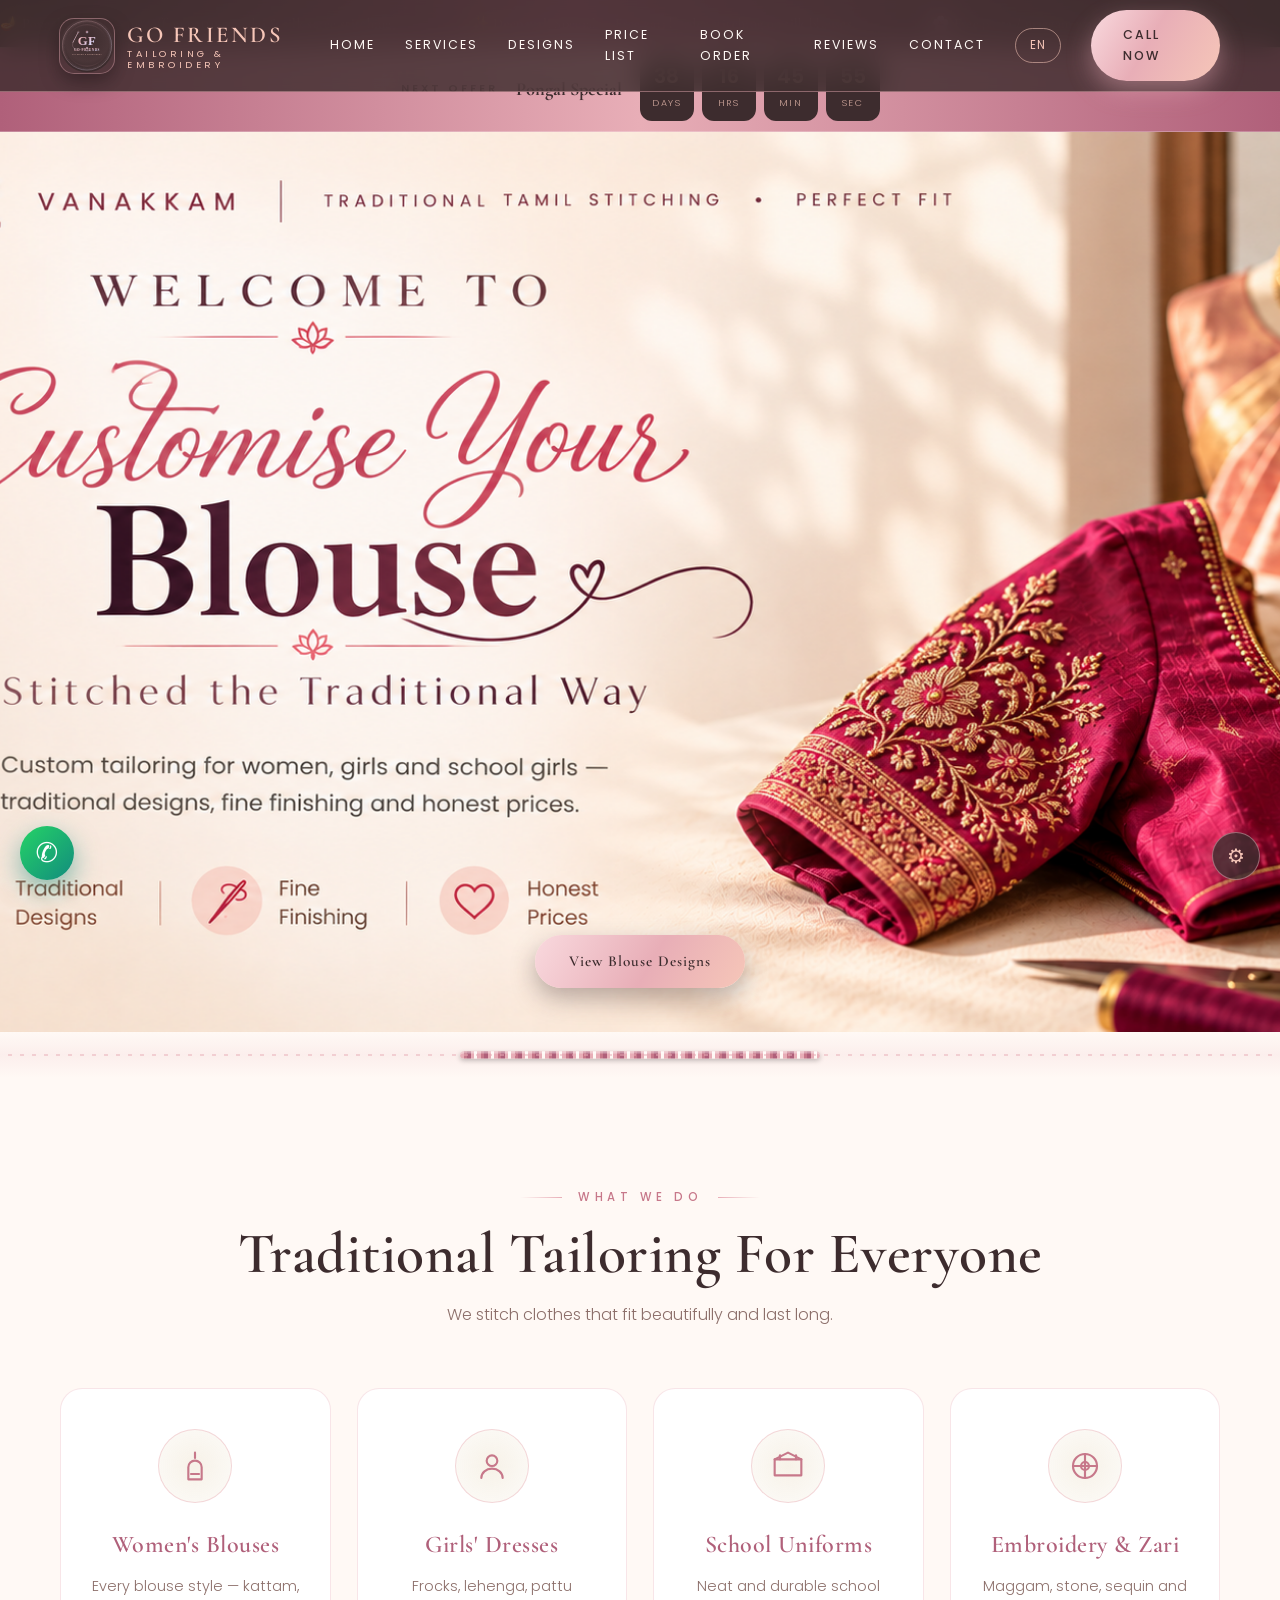
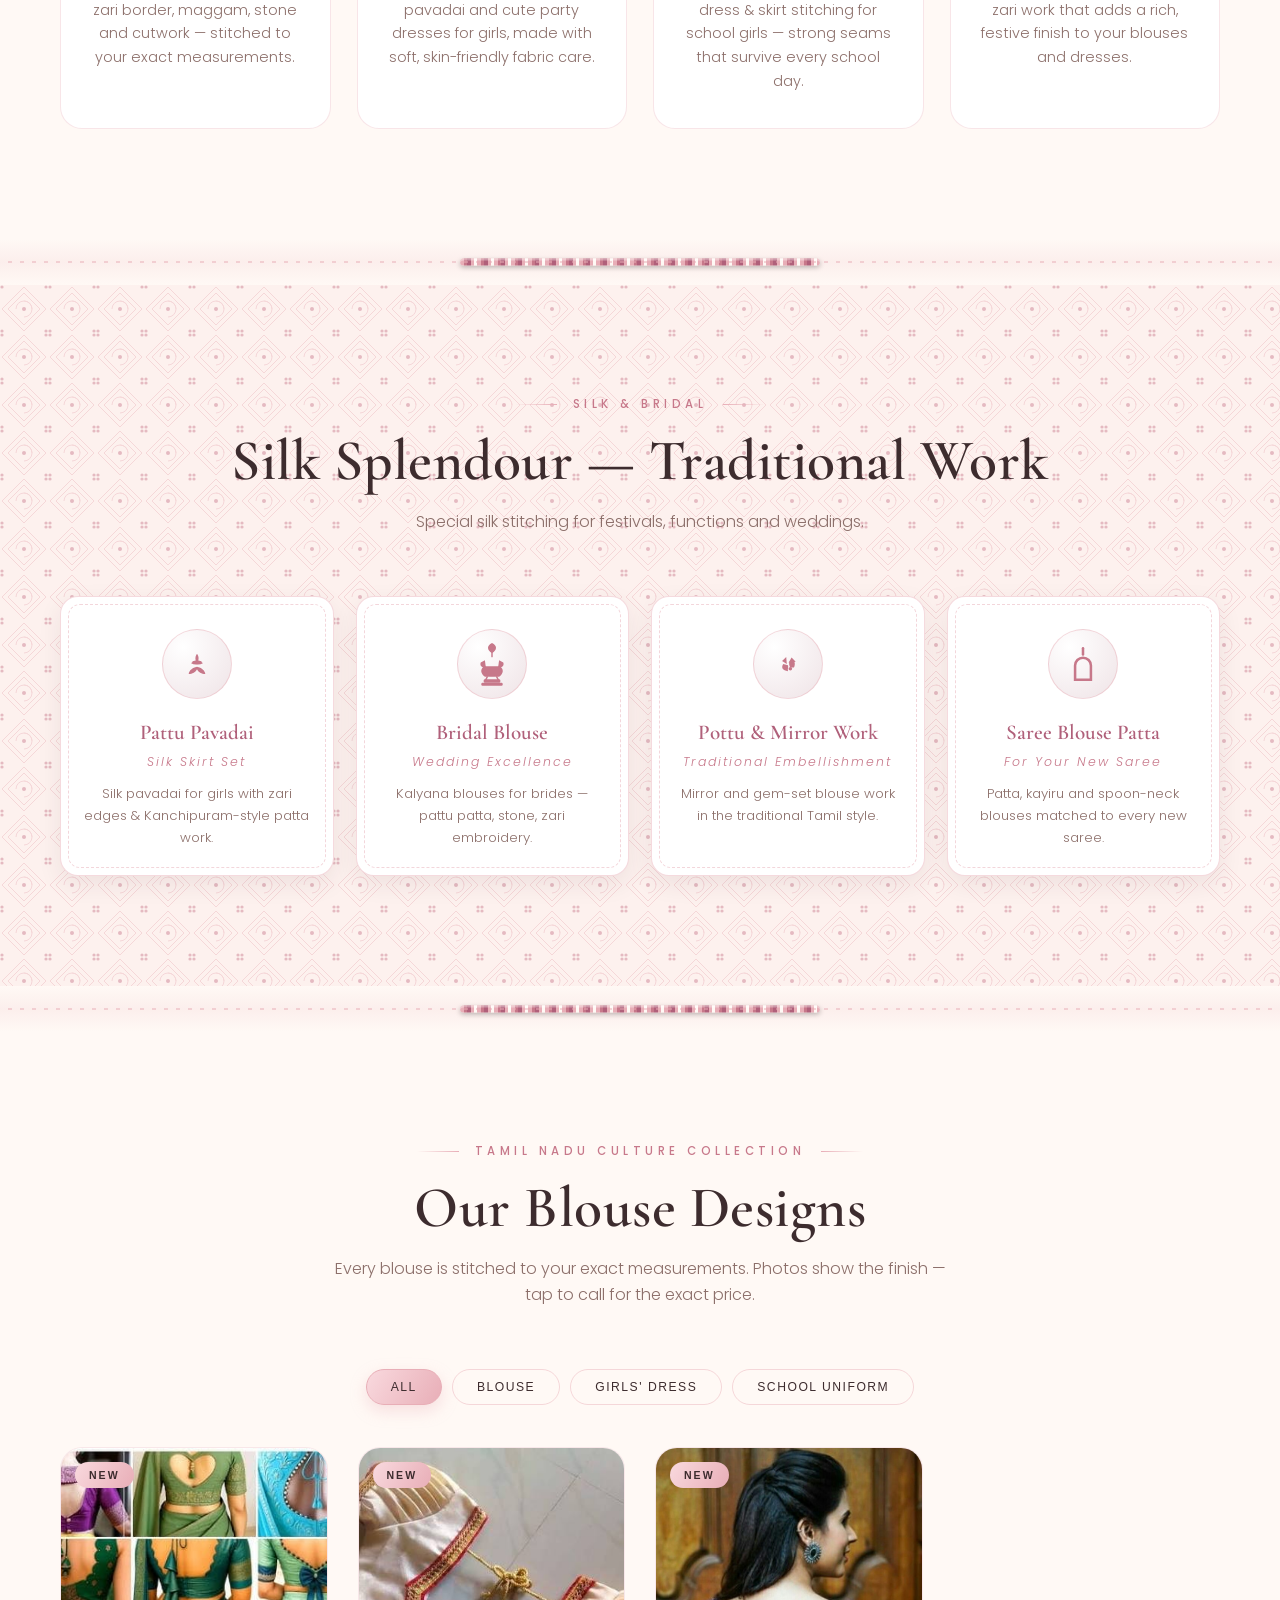
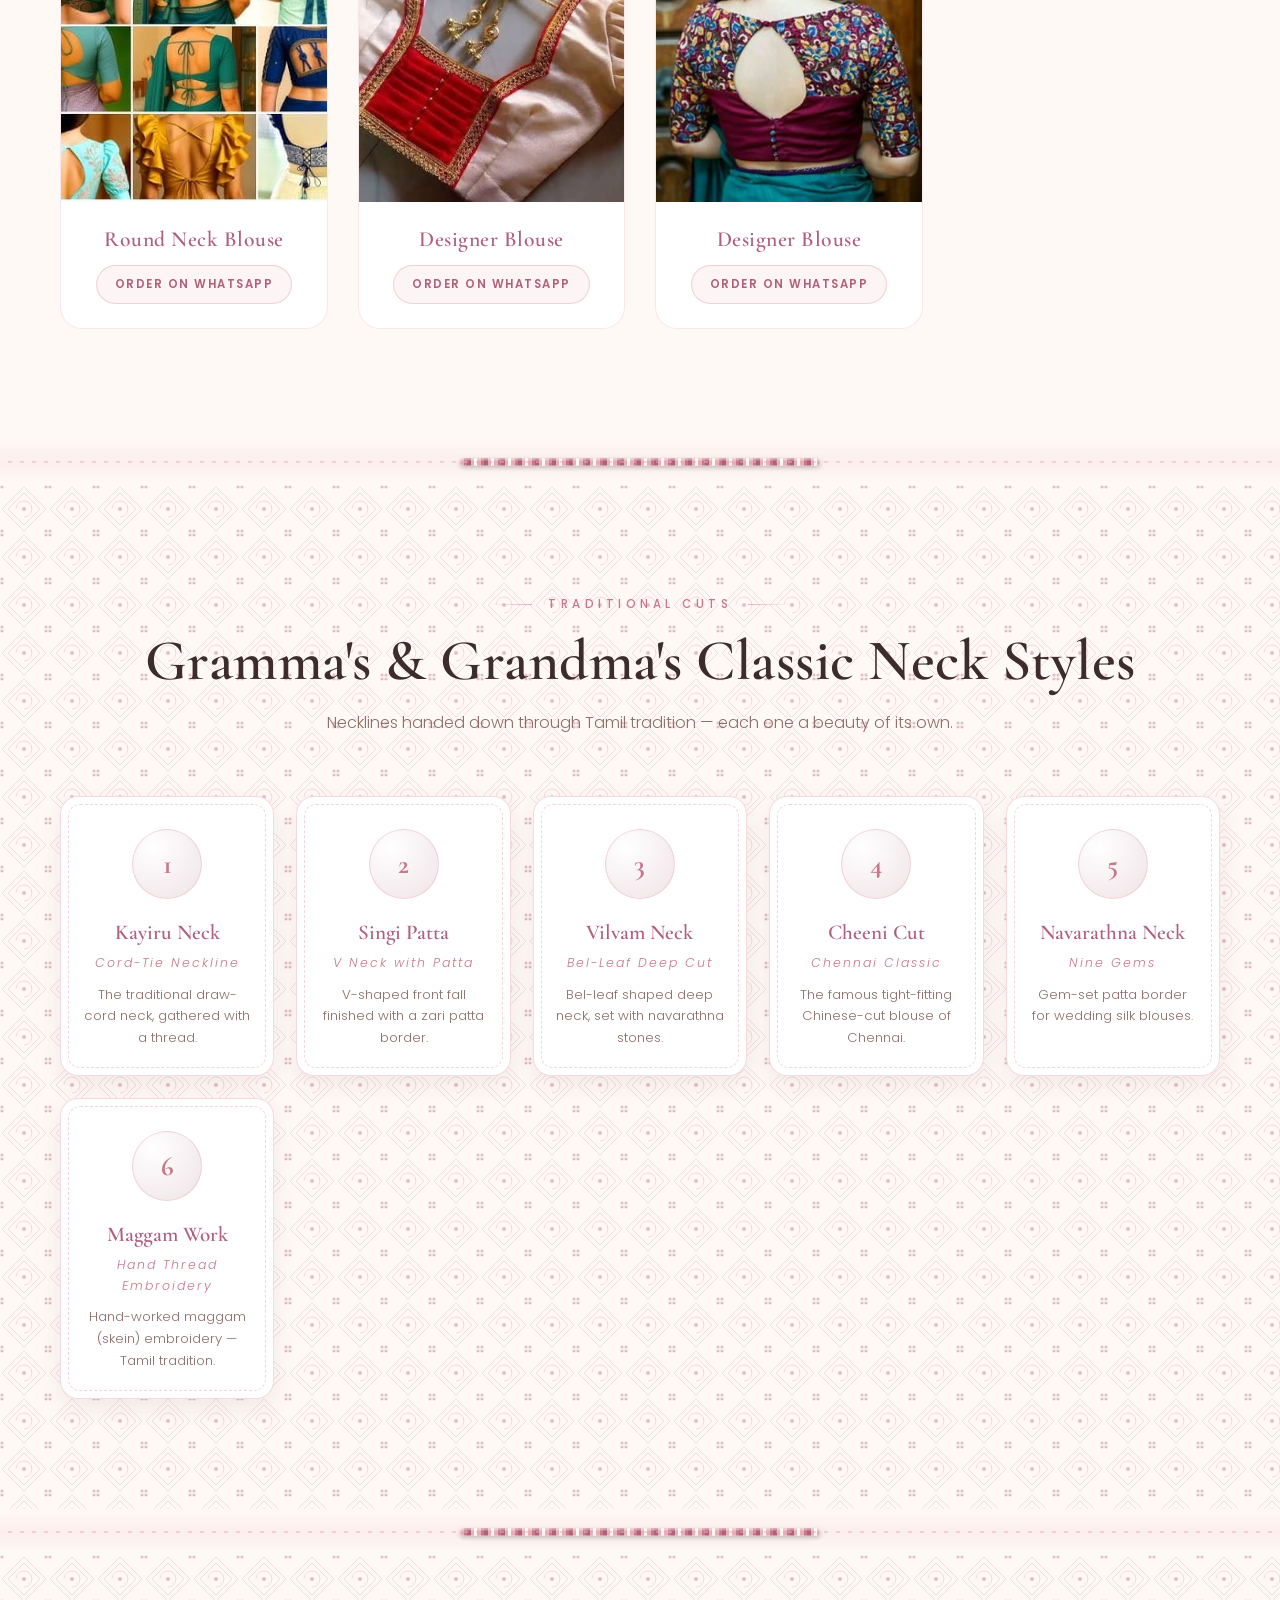
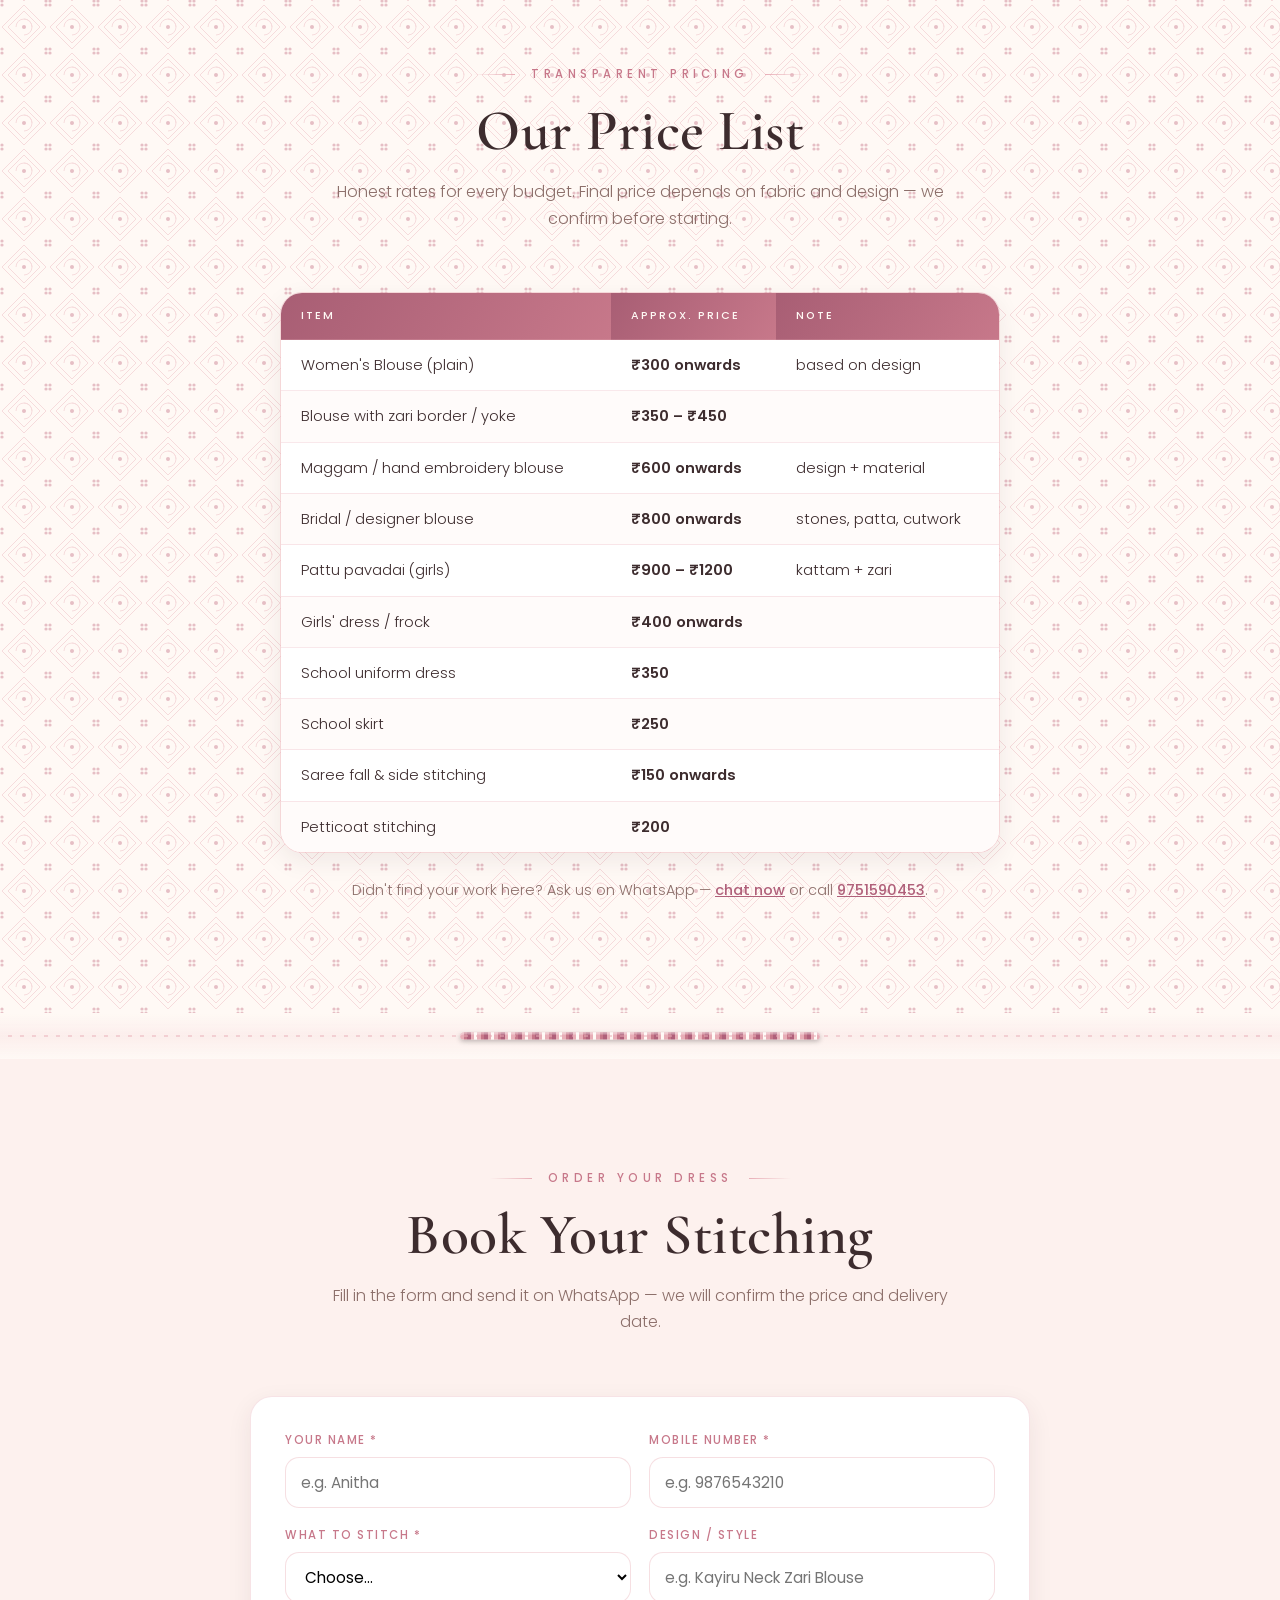
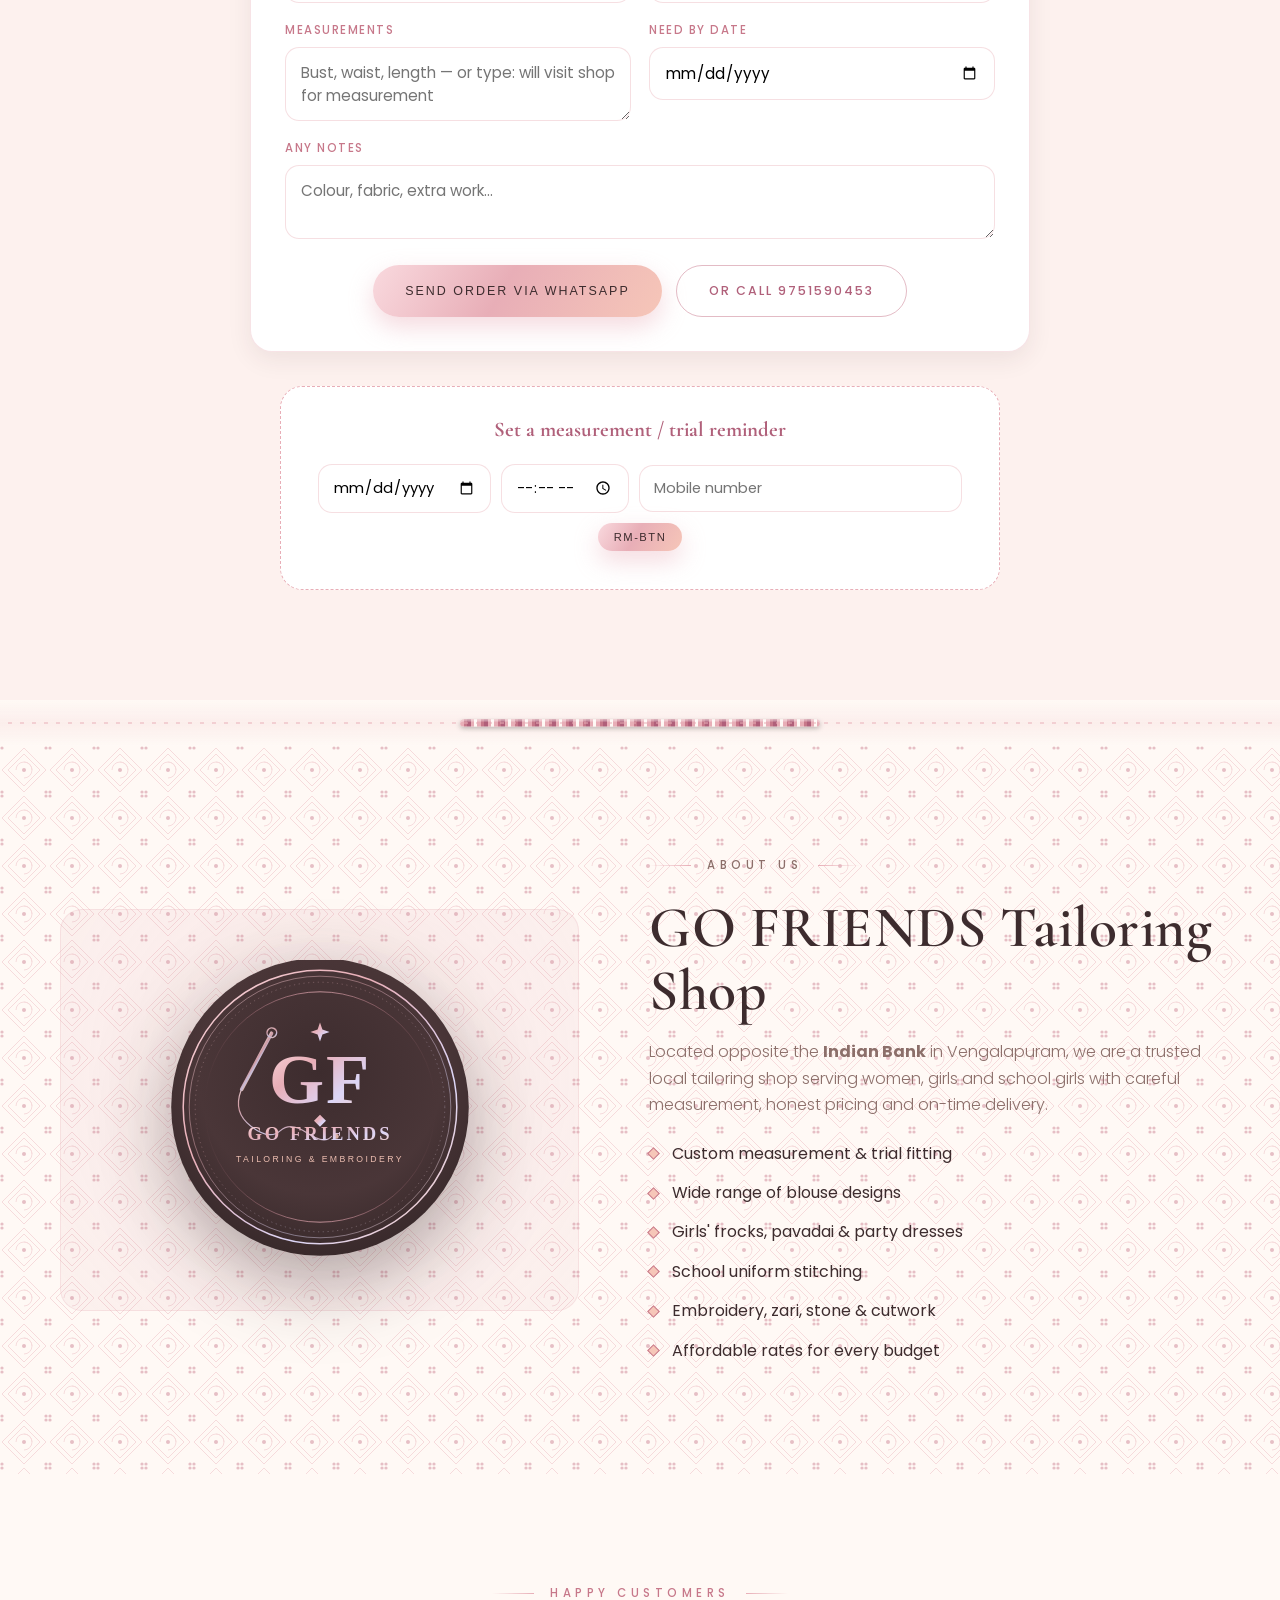
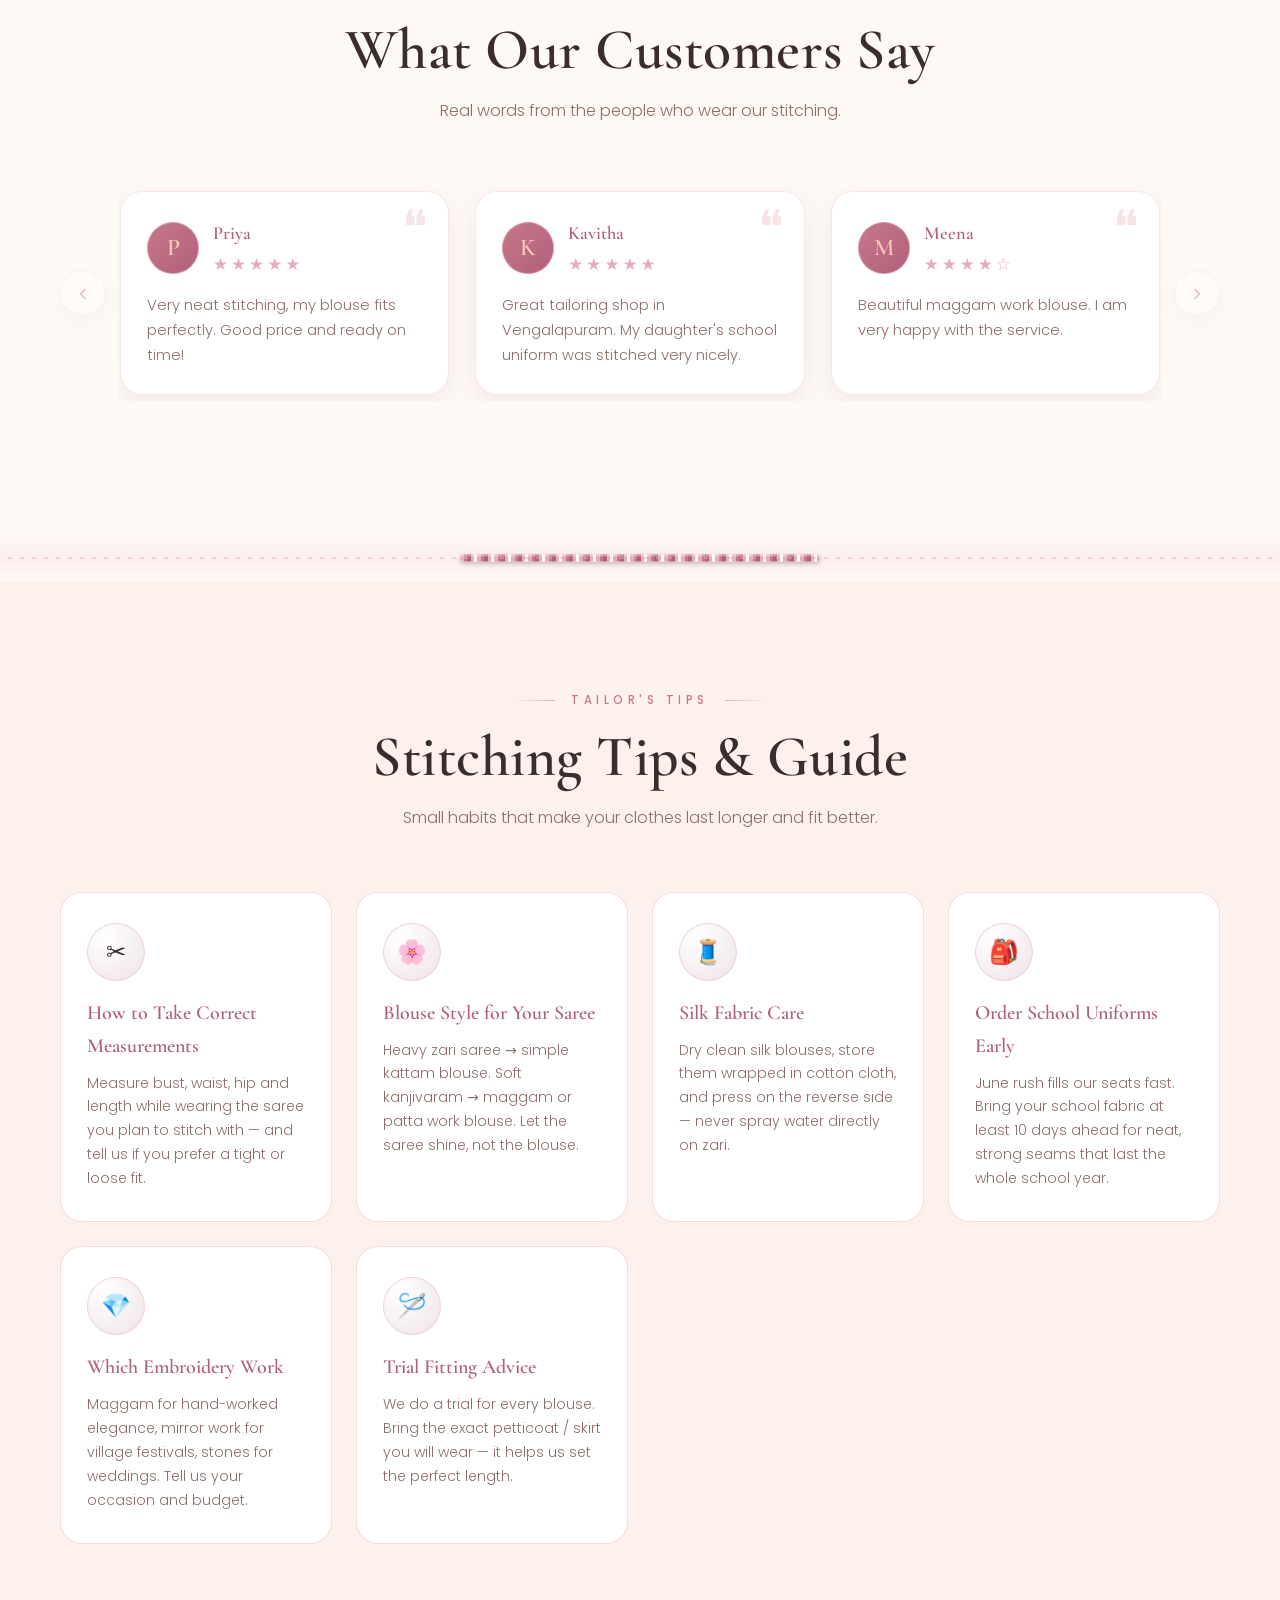
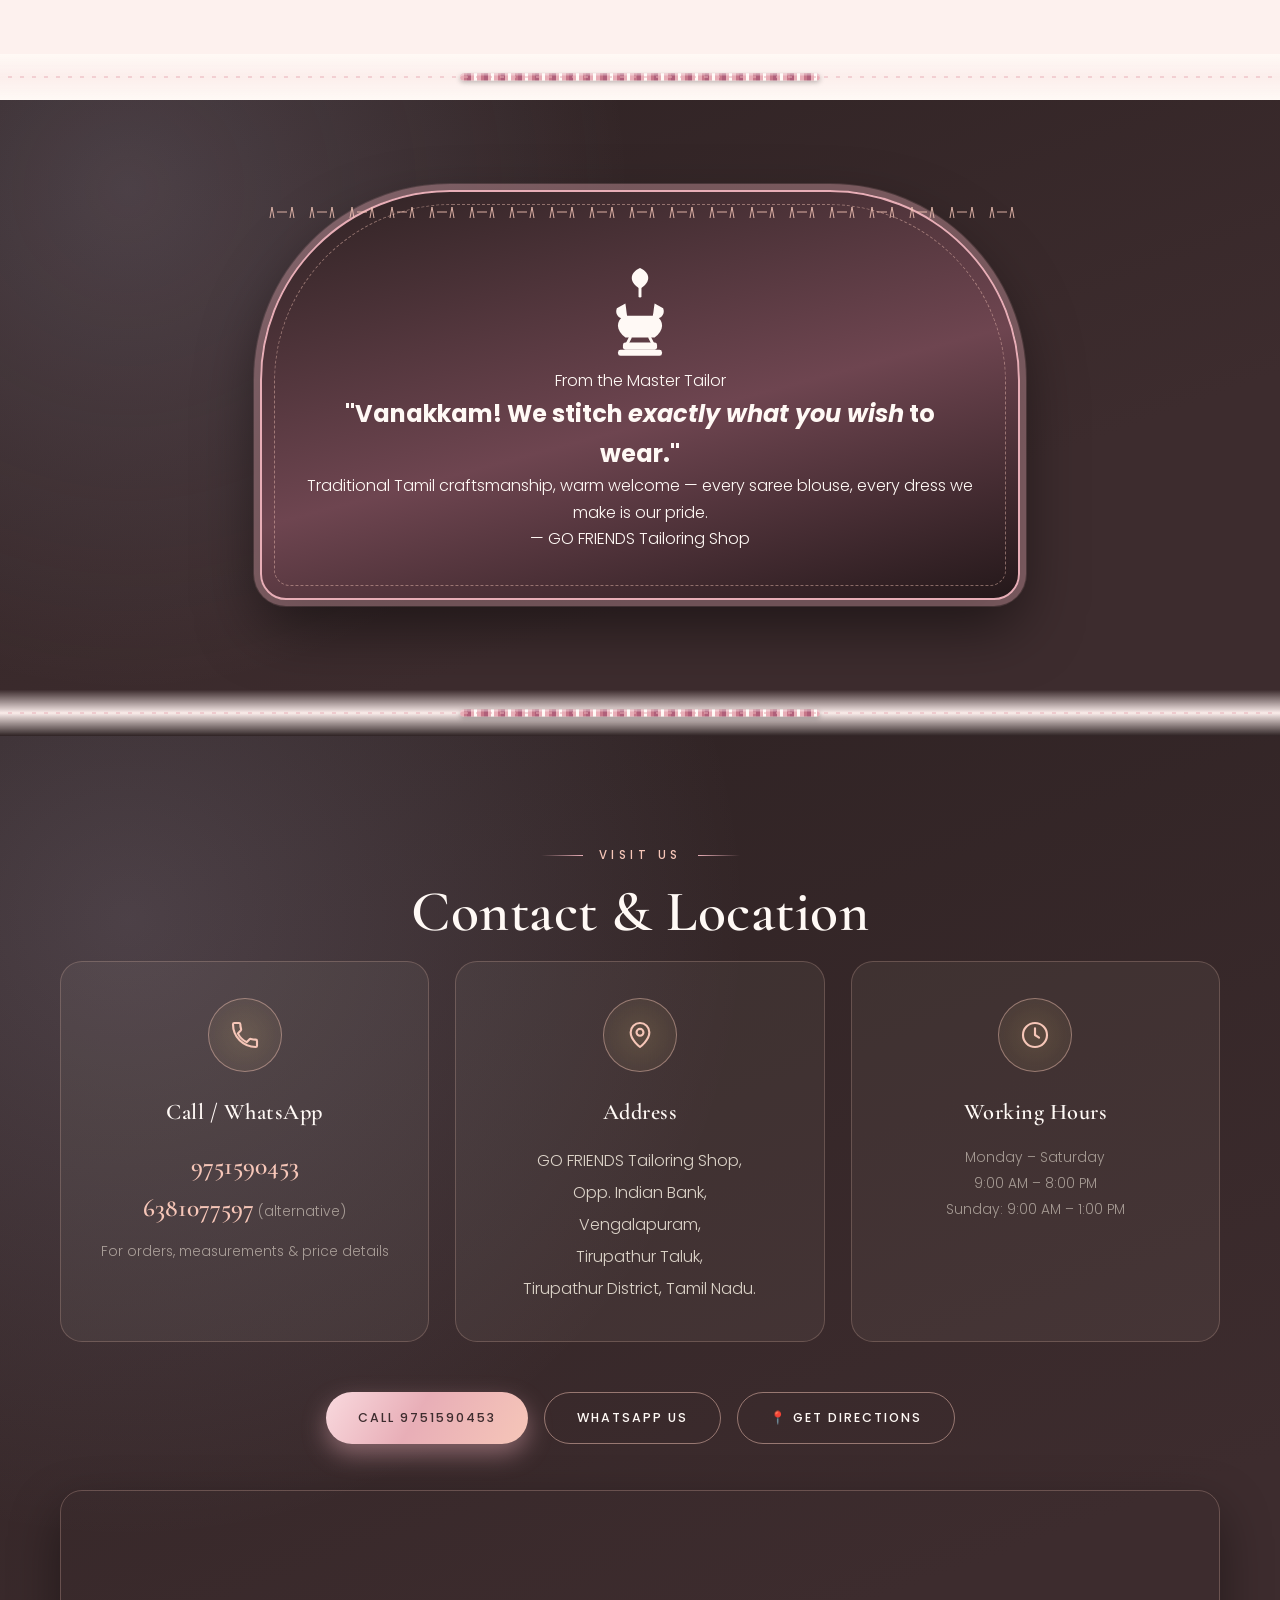
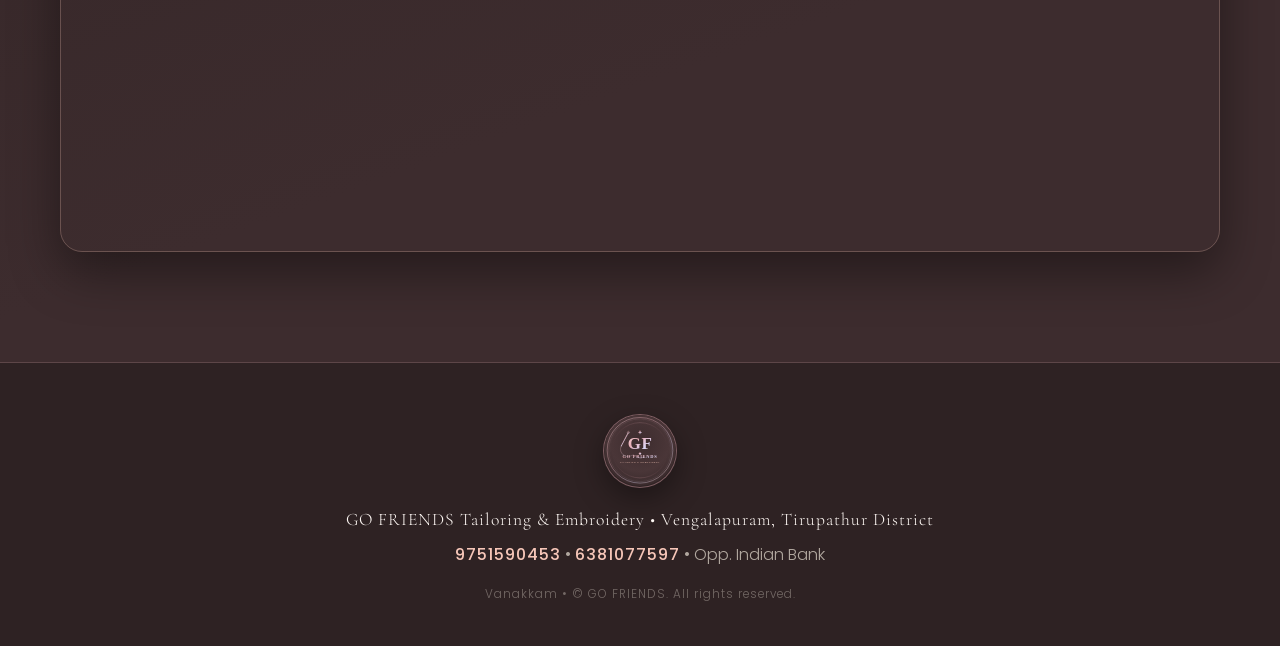
==== commit f84be220: "Improve responsive layout and viewport detection Co-authored-by: Copilot <223556219+Copilot@users.no" ====
--- a/index.html
+++ b/index.html
@@ -2,7 +2,7 @@
 <html lang="en">
 <head>
   <meta charset="UTF-8" />
-  <meta name="viewport" content="width=device-width, initial-scale=1.0" />
+  <meta name="viewport" content="width=device-width, initial-scale=1.0, viewport-fit=cover" />
   <title>GO FRIENDS Tailoring | Traditional Blouse Stitching - Vengalapuram</title>
   <meta name="description" content="GO FRIENDS Tailoring Shop - Custom blouse stitching, tailoring and embroidery for women, girls and school girls in Vengalapuram, Tirupathur. Call 9751590453. Order online and view prices." />
   <meta name="keywords" content="tailoring shop Vengalapuram, blouse stitching Vengalapuram, tailor near me Tirupathur, pattu pavadai, school uniform stitching, maggam work, GO FRIENDS tailoring" />
--- a/css/style.css
+++ b/css/style.css
@@ -189,7 +189,9 @@
 /* ===== Hero ===== */
 .hero {
   position: relative;
-  min-height: 100vh;
+  min-height: max(540px, 100vh);
+  min-height: max(540px, 100svh);
+  min-height: max(540px, var(--viewport-height, 100dvh));
   display: flex;
   align-items: center;
   color: var(--cream);
@@ -933,7 +935,7 @@
   .section { padding: 84px 0; }
 }
 
-@media (max-width: 768px) {
+@media (max-width: 1200px) {
   .nav {
     position: fixed;
     top: 76px;
@@ -953,14 +955,19 @@
   .nav.open { right: 0; }
   .nav-cta { width: 100%; }
   .nav-toggle { display: flex; }
-
+}
+
+@media (max-width: 768px) {
   .hero { min-height: 92vh; }
+  .hero { min-height: max(500px, calc(var(--viewport-height, 100dvh) * 0.92)); }
 
   .offer-slide span { font-size: 0.8rem; }
   .blessing { border-radius: 150px 150px 20px 20px; padding: 60px 26px 38px; }
   .blessing::before { border-radius: 138px 138px 12px 12px; }
   .blessing-wrap { padding: 72px 0; }
   .form-grid { grid-template-columns: 1fr; }
+  .section { padding: clamp(60px, 10vw, 84px) 0; }
+  .booking-form { padding: clamp(18px, 5vw, 34px); }
 }
 
 /* ===== Screen-reader only ===== */
@@ -1371,13 +1378,21 @@
 }
 
 /* ===== Responsive for new blocks ===== */
-@media (max-width: 992px) {
+@media (max-width: 1100px) {
+  .carousel {
+    display: grid;
+    grid-template-columns: auto minmax(0, 1fr) auto;
+    align-items: center;
+    gap: 10px;
+  }
   .carousel-arrow { position: static; transform: none; }
-  .carousel { display: flex; flex-wrap: wrap; align-items: center; gap: 10px; }
-  .carousel-track { order: 2; width: 100%; }
+  .carousel-track { grid-column: 1 / -1; order: 2; width: 100%; min-width: 0; }
   .carousel-arrow.prev { order: 1; }
   .carousel-arrow.next { order: 3; }
   .carousel-arrow:hover { transform: none; }
+}
+@media (min-width: 1101px) and (max-width: 1280px) {
+  .carousel { margin-inline: 58px; }
 }
 @media (max-width: 900px) {
   .carousel-track .review-card { flex-basis: calc((100% - 26px) / 2); max-width: calc((100% - 26px) / 2); }
@@ -1389,3 +1404,9 @@
   .reminder-form input { flex: 1 1 45%; min-width: 0; }
   .wa-float { width: 50px; height: 50px; }
 }
+
+@media (max-width: 380px) {
+  .countdown-boxes { gap: 4px; }
+  .countdown-cell { min-width: 0; padding: 6px 8px; }
+  .btn { max-width: 100%; padding-inline: 20px; letter-spacing: 1px; }
+}
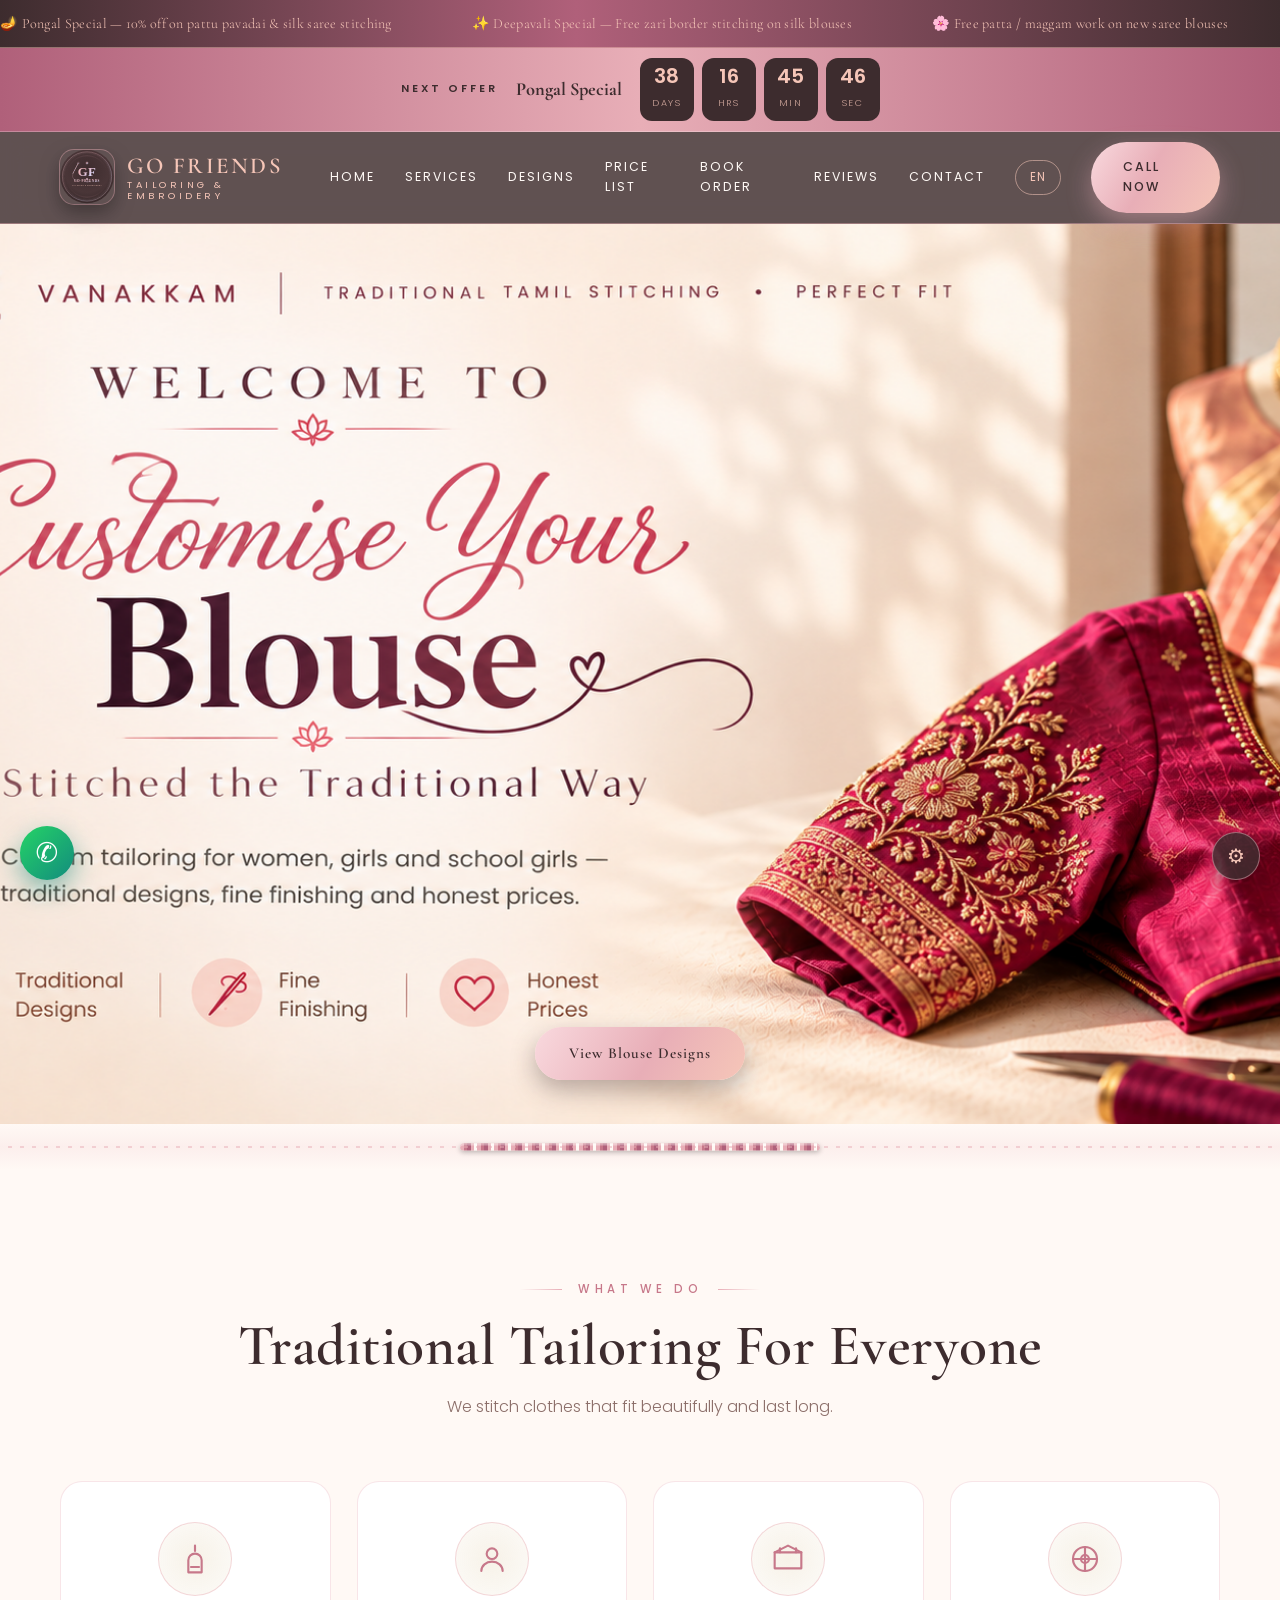
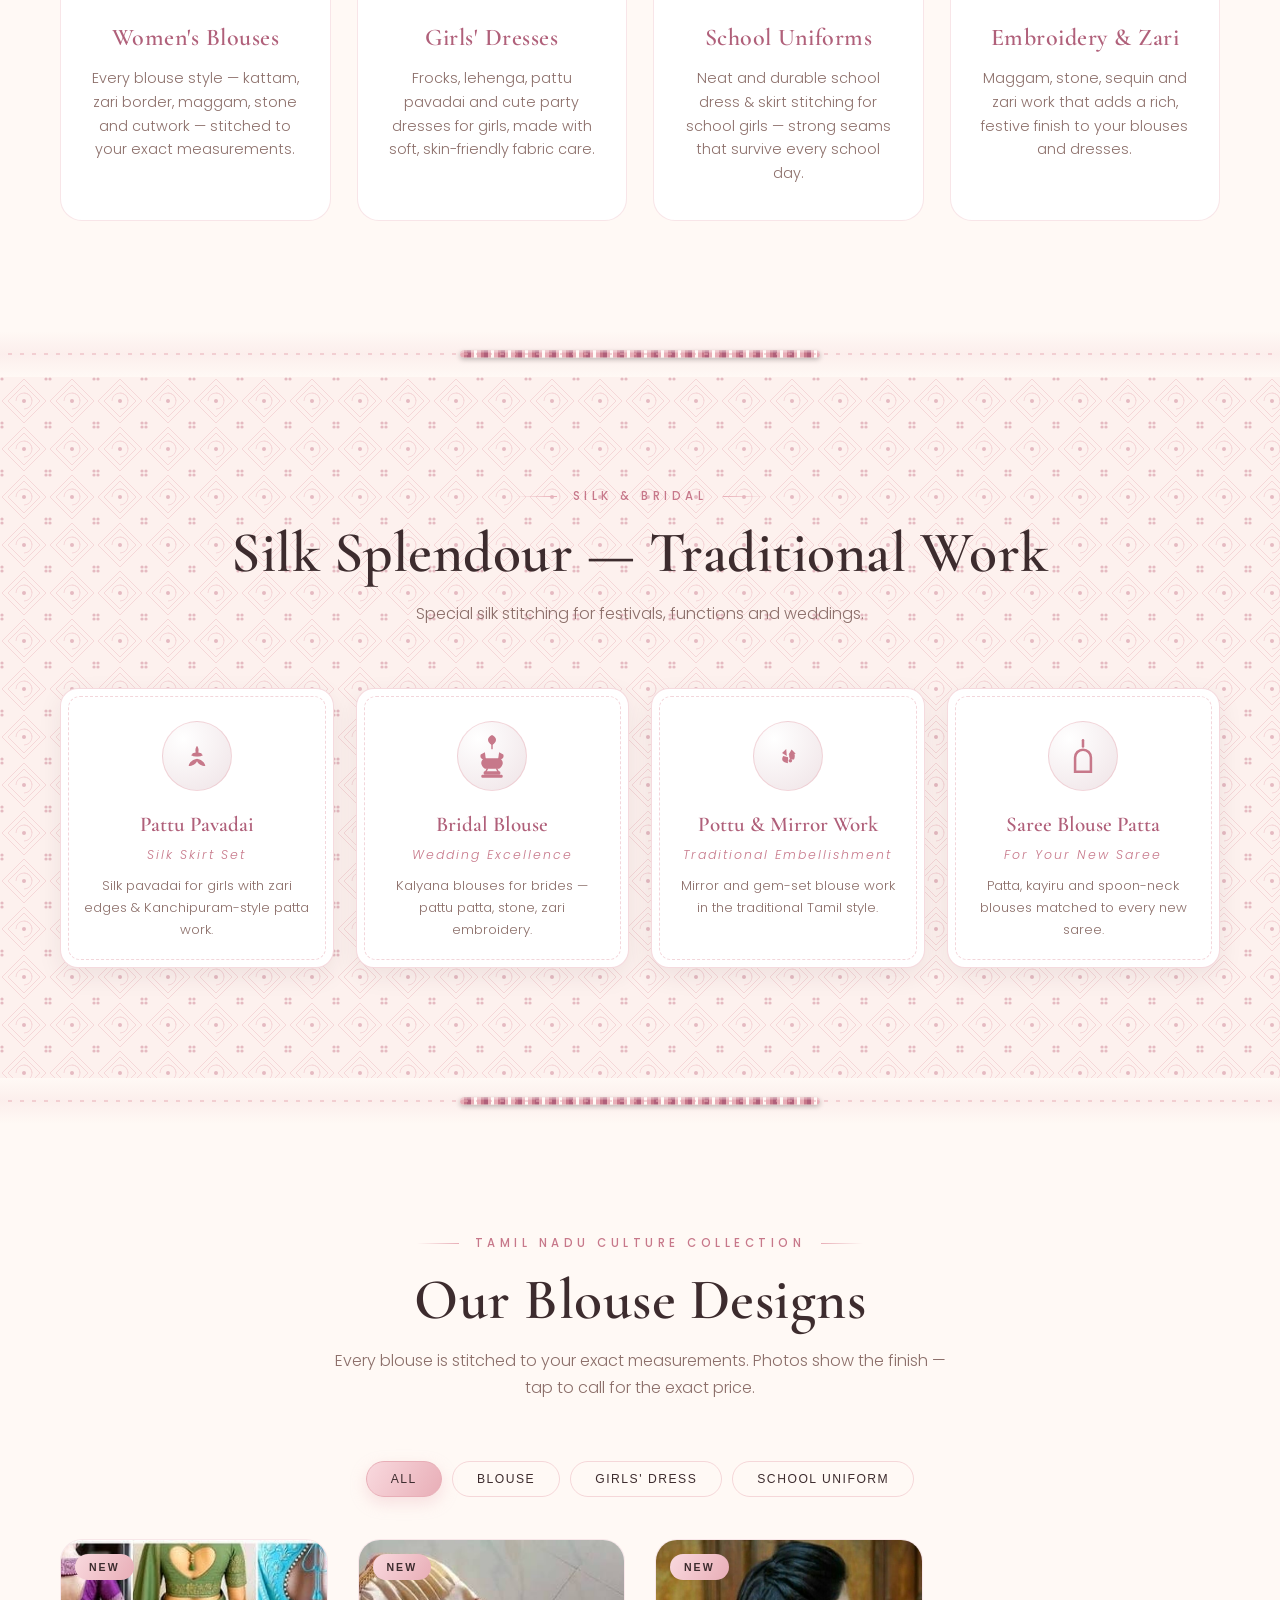
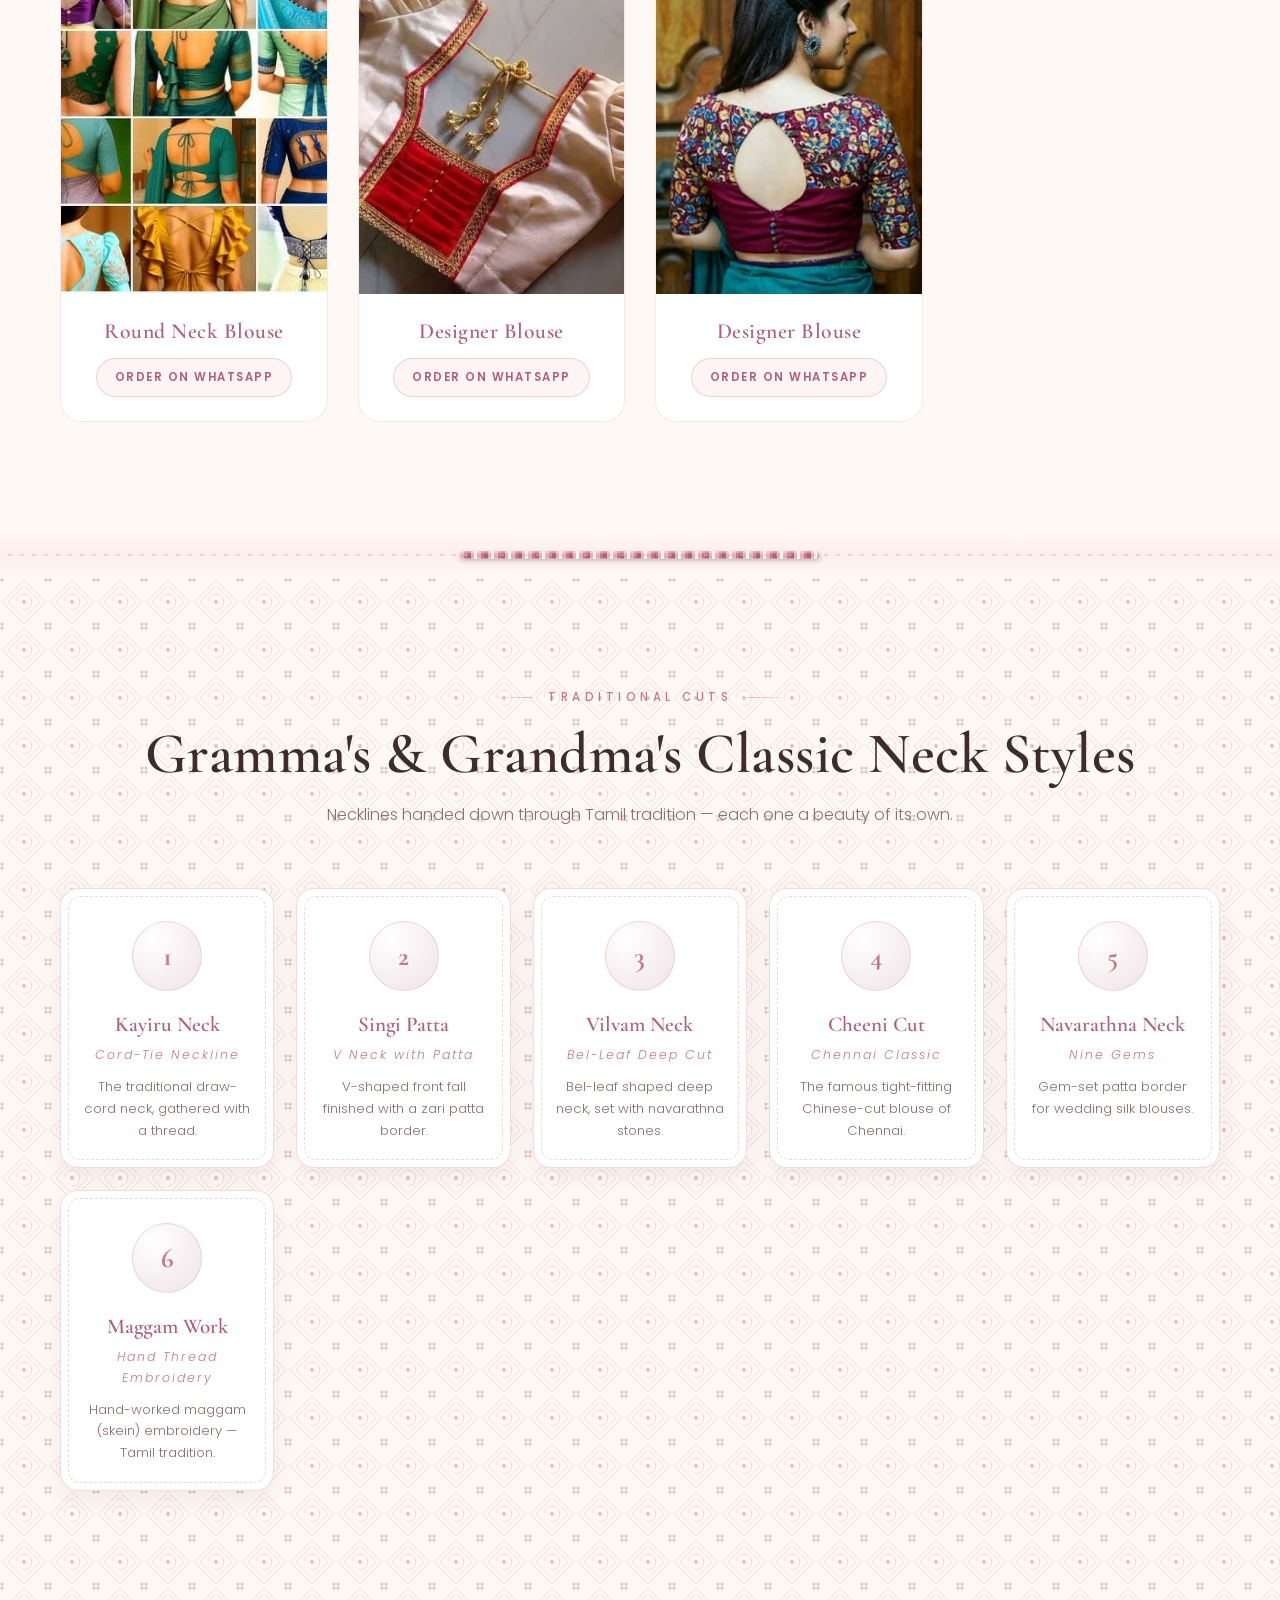
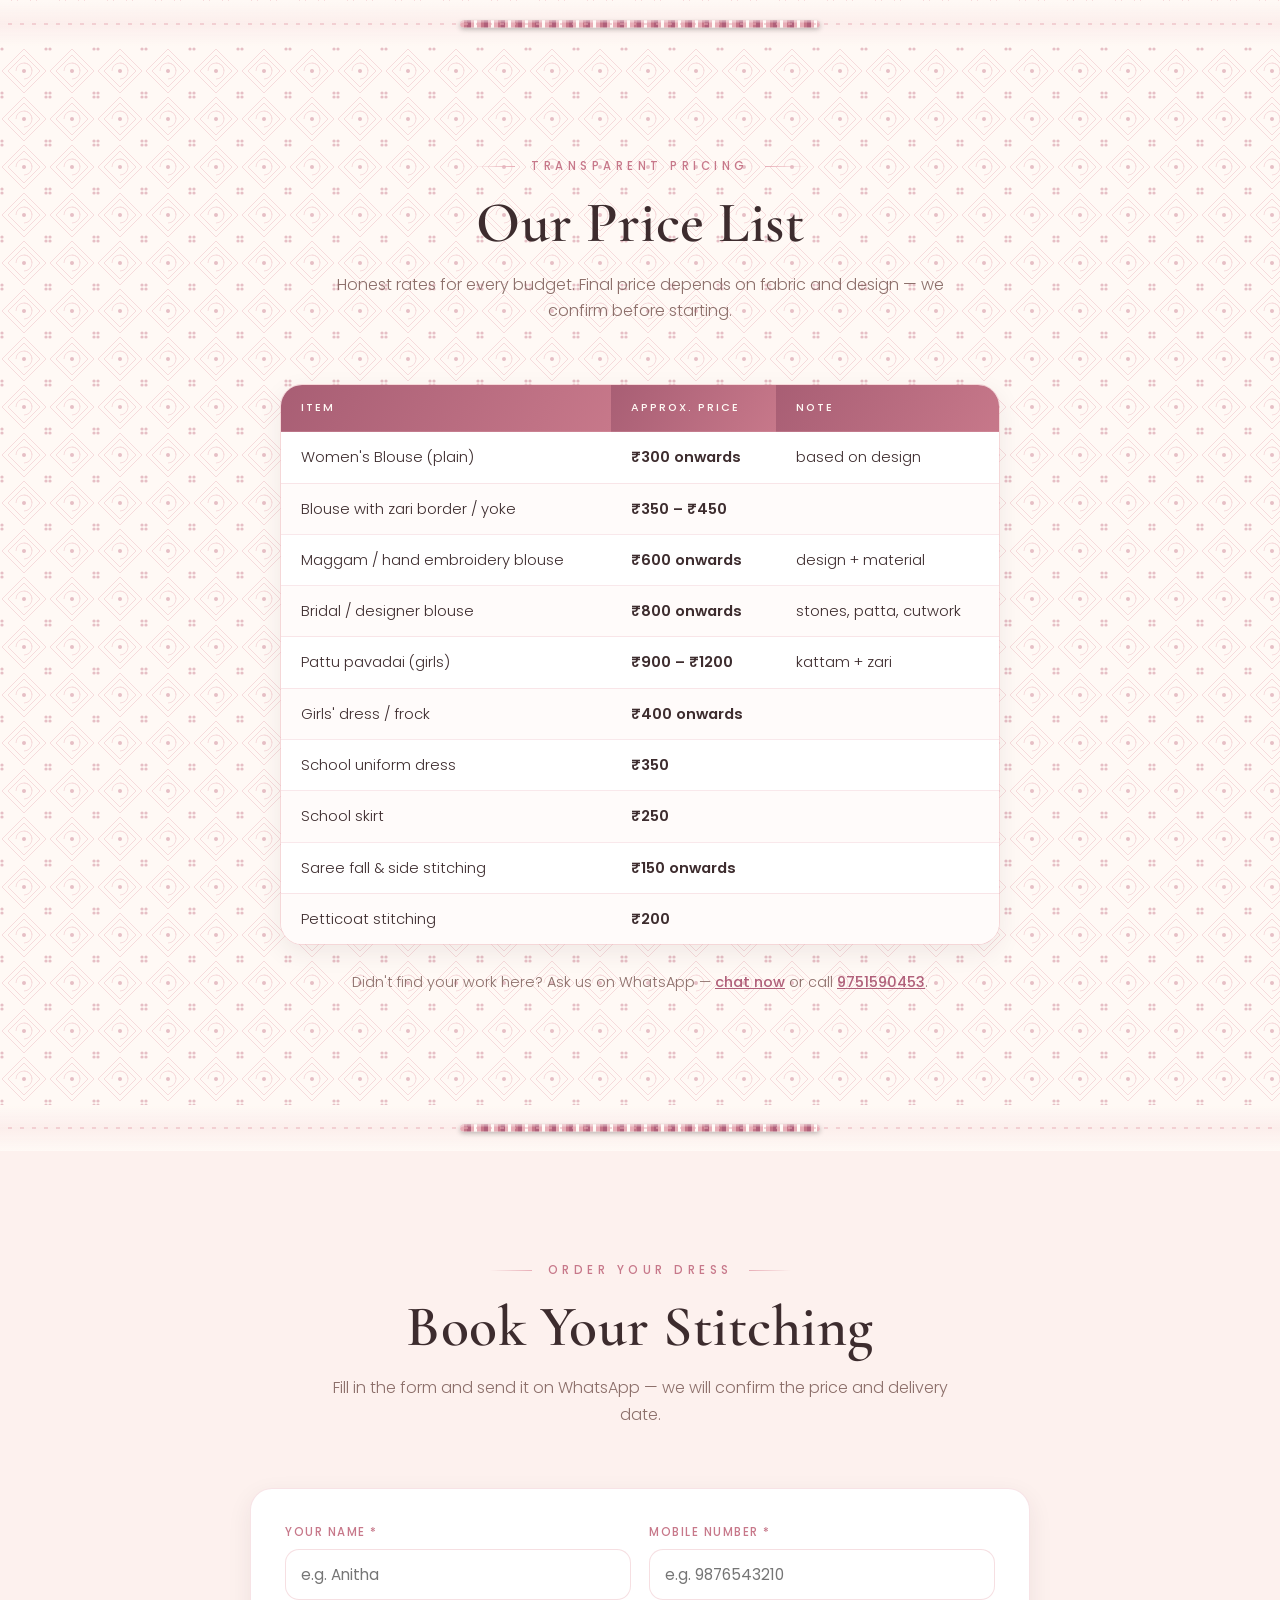
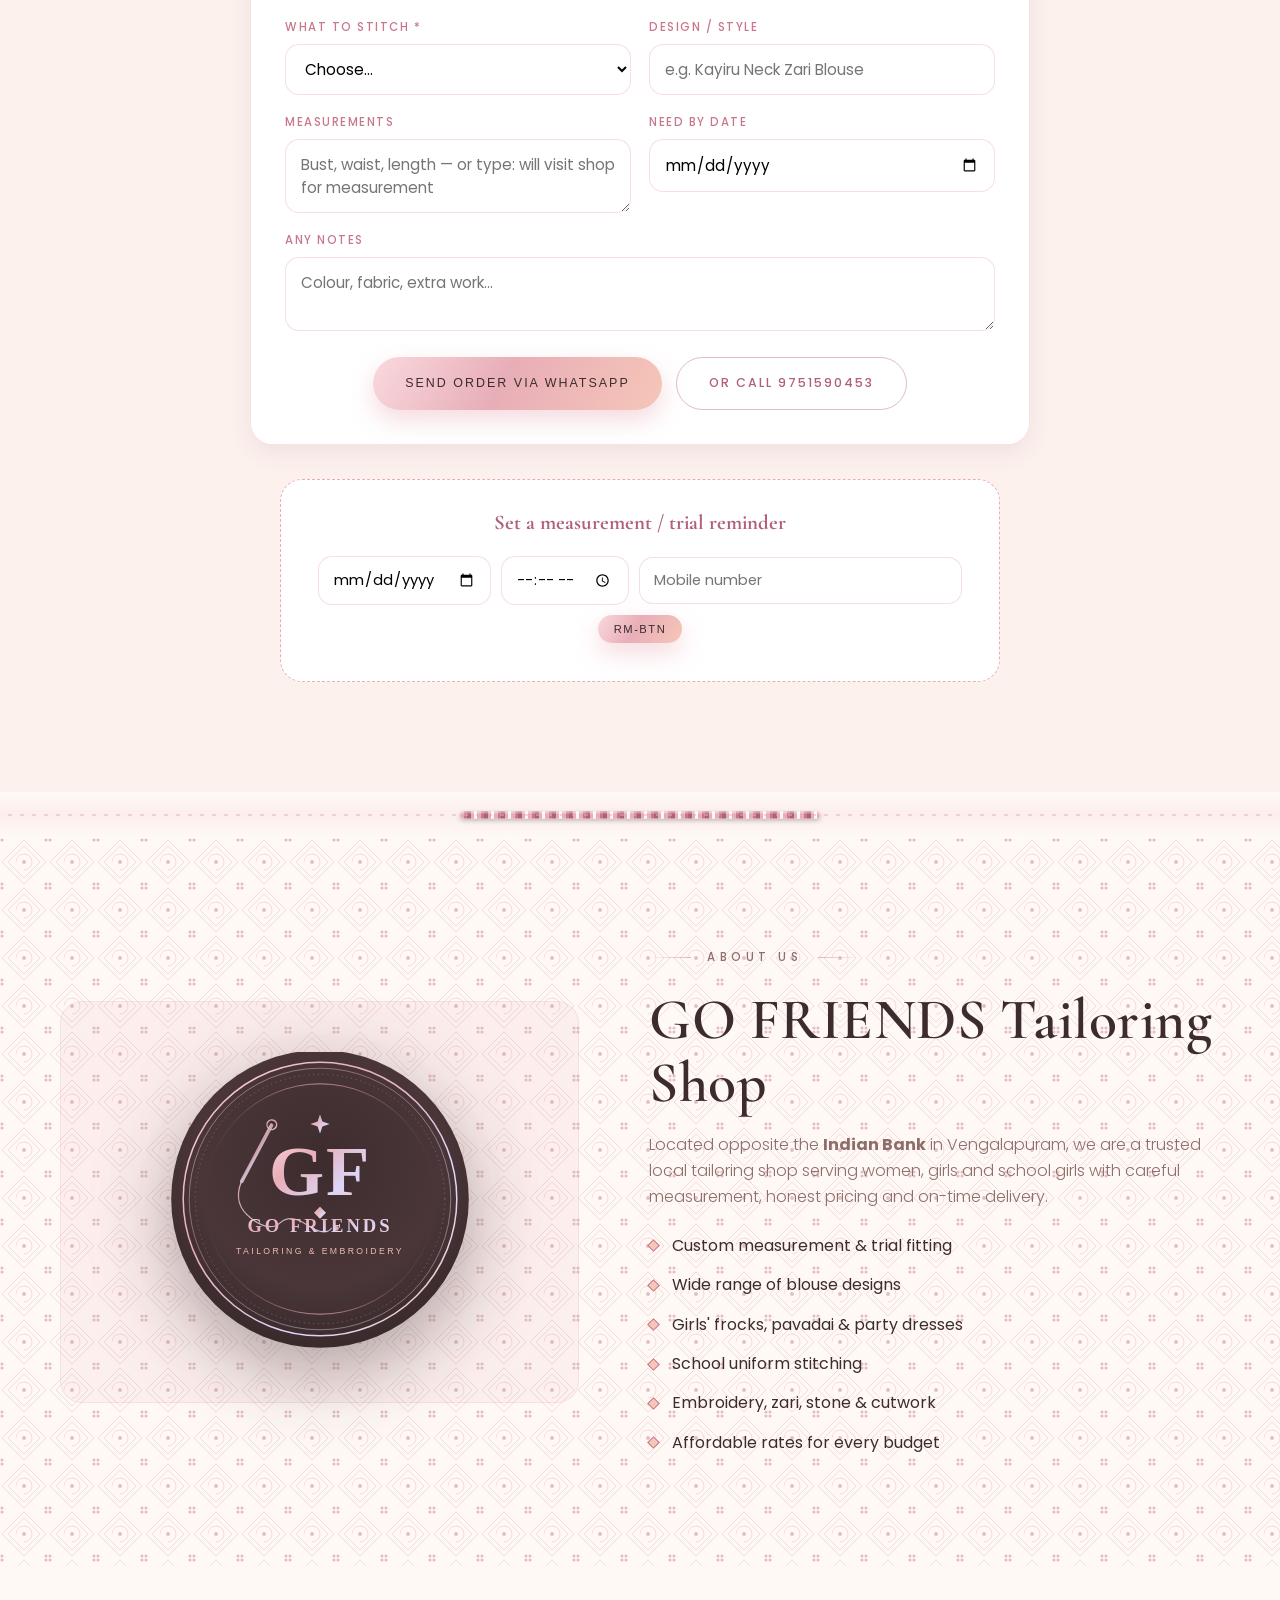
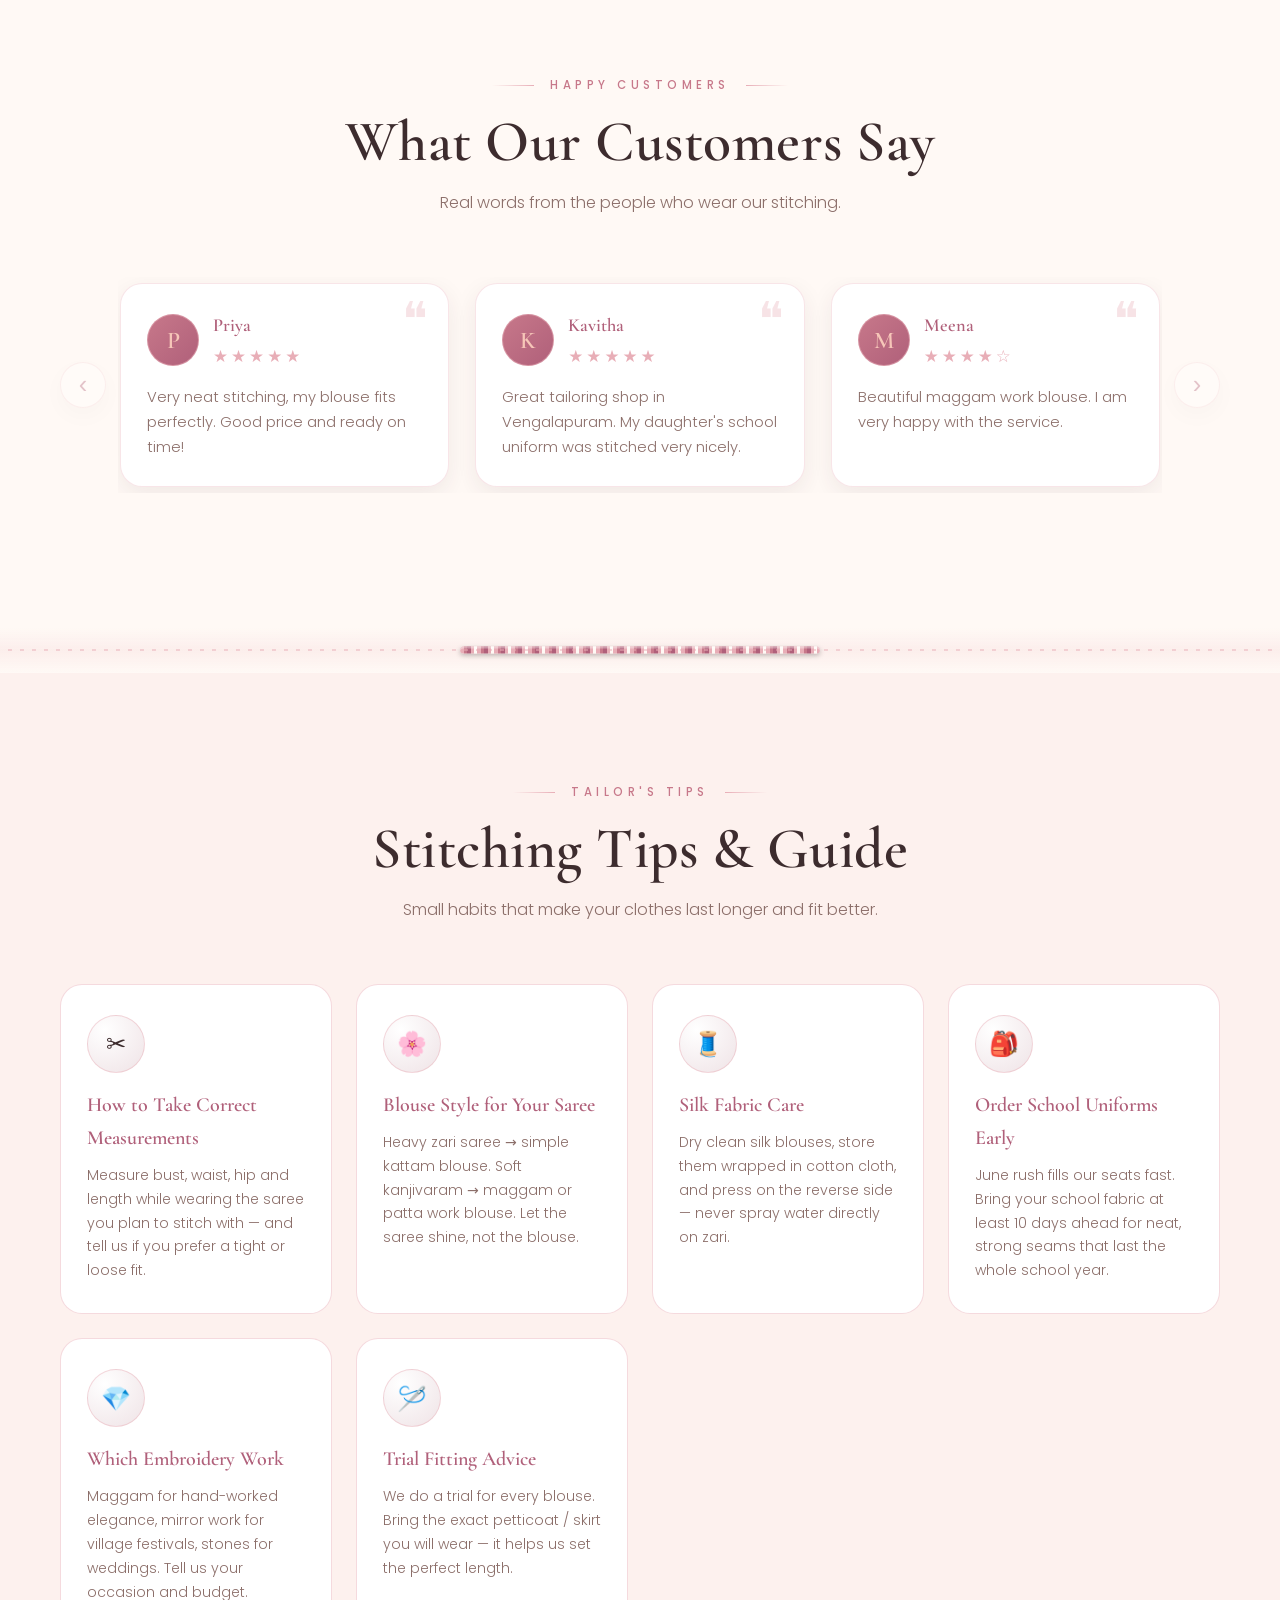
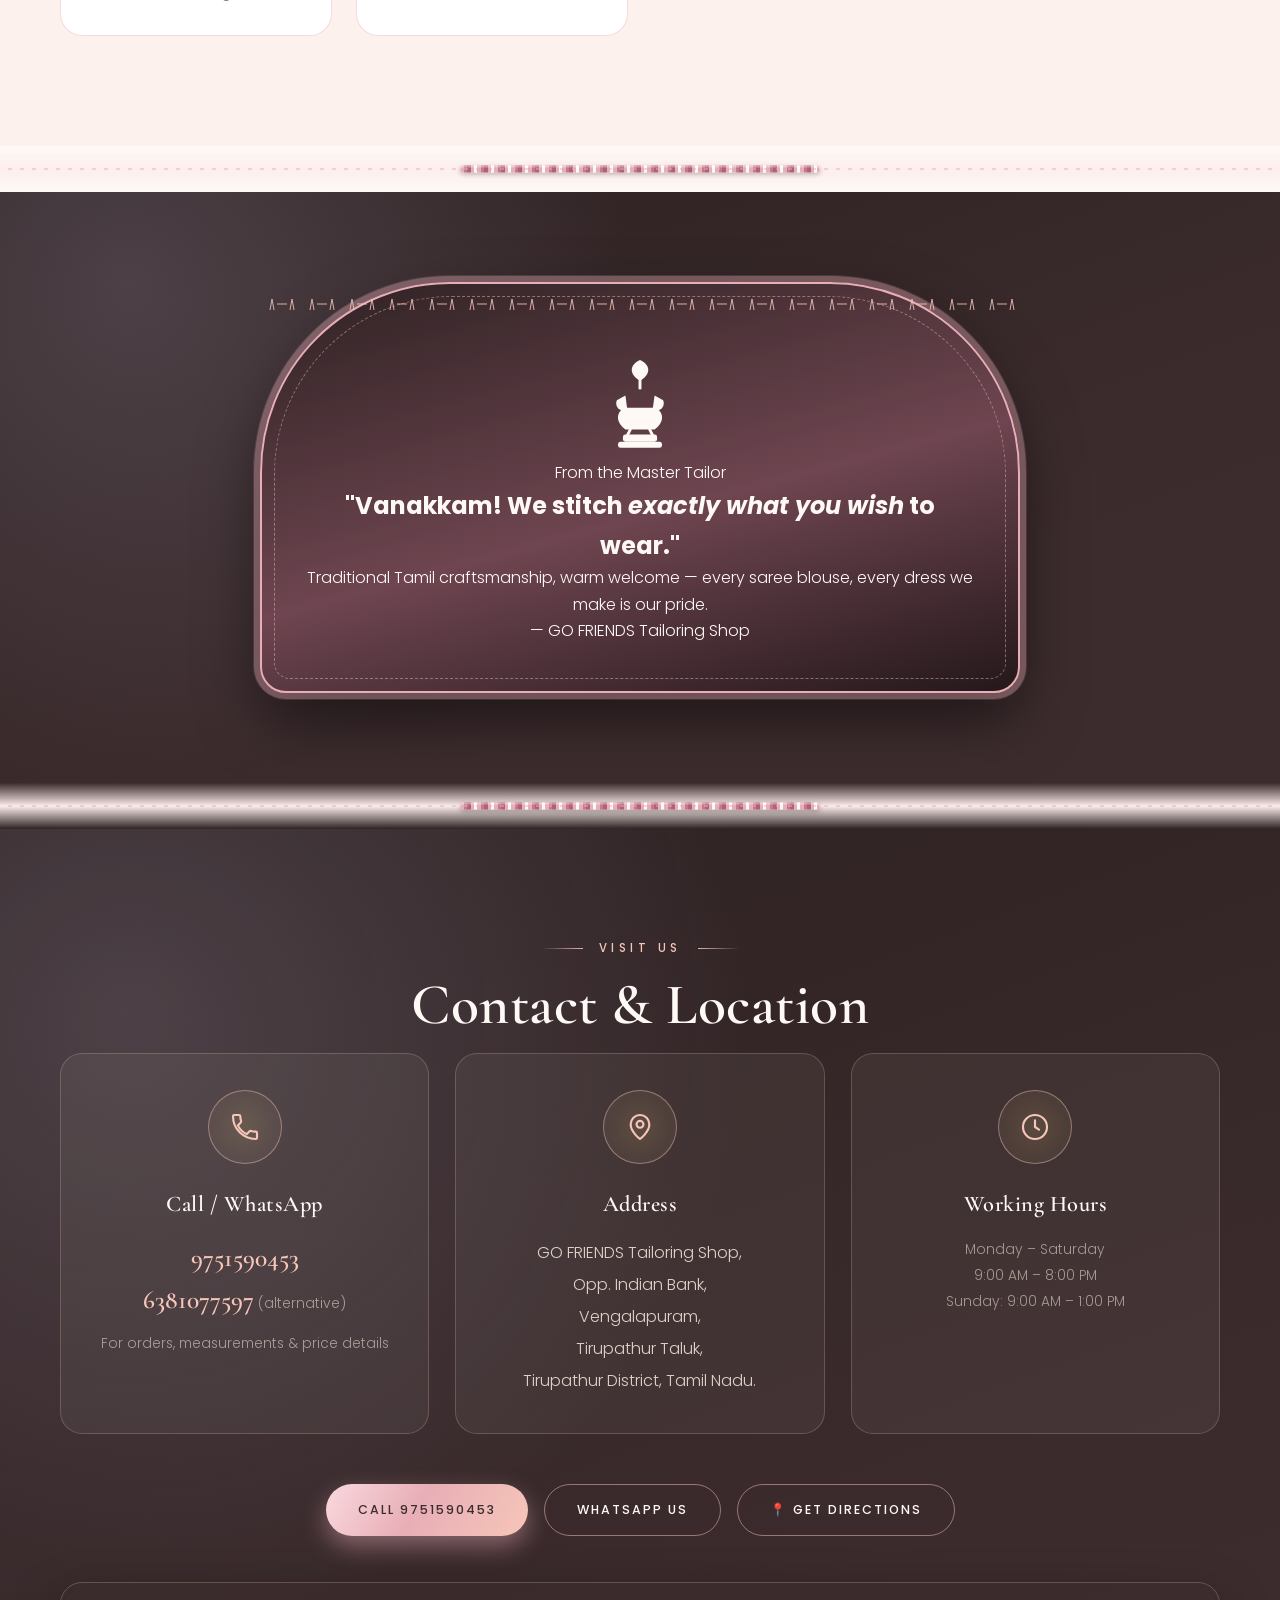
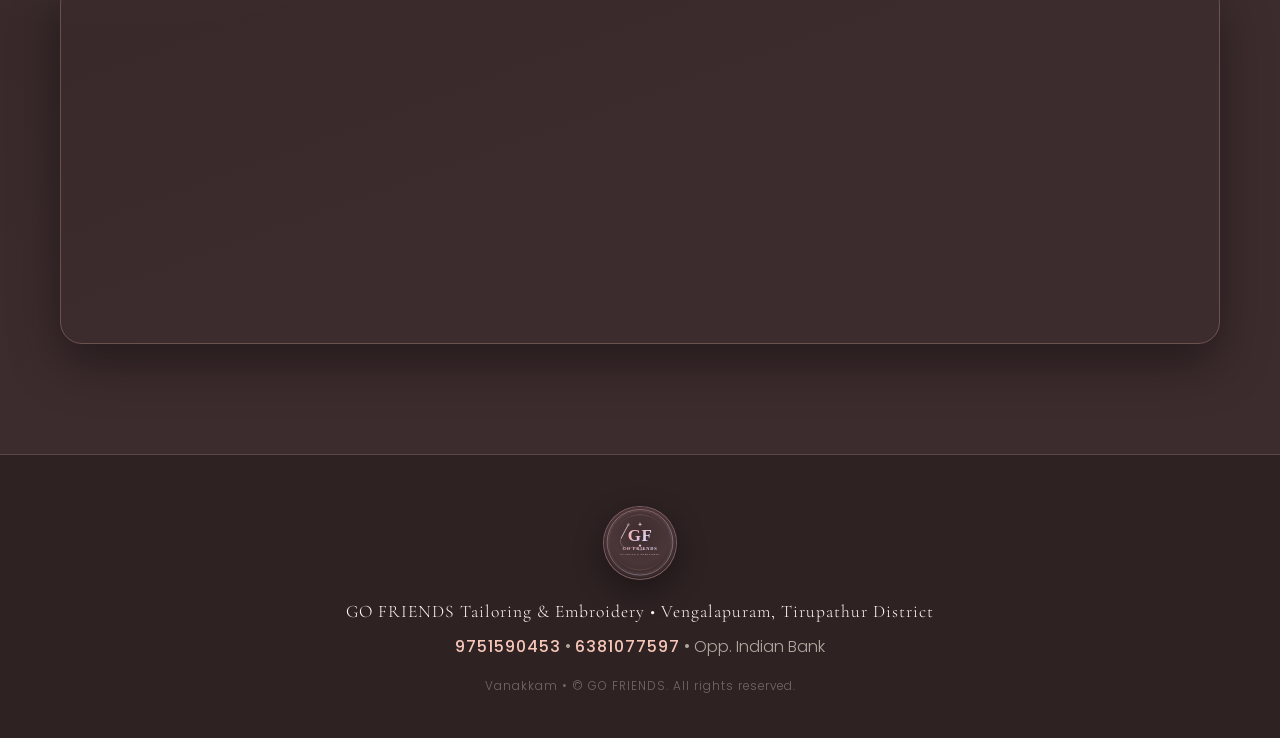
==== commit 6c5d381f: "fix website display issues on mobile devices (6ae18c2efadbf04e46bc4638)" ====
--- a/index.html
+++ b/index.html
@@ -425,7 +425,7 @@
       <p class="section-sub" data-i18n="rv-sub">Real words from the people who wear our stitching.</p>
       <div class="carousel" id="reviewsCarousel">
         <button type="button" class="carousel-arrow prev" aria-label="Previous reviews">‹</button>
-        <div class="carousel-track reviews" id="reviewsGrid"></div>
+        <div class="carousel-viewport"><div class="carousel-track reviews" id="reviewsGrid"></div></div>
         <button type="button" class="carousel-arrow next" aria-label="Next reviews">›</button>
       </div>
       <div class="carousel-dots" id="reviewsDots"></div>
--- a/css/style.css
+++ b/css/style.css
@@ -36,7 +36,7 @@
 
 * { margin: 0; padding: 0; box-sizing: border-box; }
 
-html { scroll-behavior: smooth; }
+html { scroll-behavior: smooth; scroll-padding-top: 84px; }
 
 body {
   font-family: var(--font-body);
@@ -44,6 +44,8 @@
   background: var(--bg);
   line-height: 1.65;
   font-weight: 300;
+  overflow-x: hidden;
+  overflow-x: clip;
 }
 
 img { max-width: 100%; display: block; }
@@ -56,8 +58,8 @@
 
 /* ===== Header ===== */
 .header {
-  position: fixed;
-  inset: 0 0 auto 0;
+  position: sticky;
+  top: 0;
   z-index: 100;
   background: rgba(61, 44, 46, 0.82);
   backdrop-filter: blur(14px);
@@ -74,7 +76,7 @@
   padding-block: 10px;
 }
 
-.brand { display: flex; align-items: center; gap: 13px; }
+.brand { display: flex; align-items: center; gap: 13px; min-width: 0; }
 .brand-logo {
   width: 54px; height: 54px;
   border-radius: 14px;
@@ -936,10 +938,16 @@
 }
 
 @media (max-width: 1200px) {
+  .header { overflow-x: clip; }
   .nav {
-    position: fixed;
-    top: 76px;
-    right: -100%;
+    position: absolute;
+    top: 100%;
+    right: 0;
+    max-height: calc(100vh - 90px);
+    max-height: calc(100dvh - 90px);
+    overflow-y: auto;
+    transform: translateX(calc(100% + 24px));
+    visibility: hidden;
     flex-direction: column;
     align-items: flex-start;
     background: rgba(61, 44, 46, 0.98);
@@ -949,17 +957,43 @@
     border-radius: 0 0 0 var(--radius);
     padding: 30px;
     gap: 22px;
-    width: 270px;
-    transition: right .3s ease;
+    width: min(270px, 100vw);
+    transition: transform .3s ease, visibility .3s;
   }
-  .nav.open { right: 0; }
+  .nav.open { transform: none; visibility: visible; }
   .nav-cta { width: 100%; }
   .nav-toggle { display: flex; }
 }
 
+/* Show the whole banner photo instead of a cropped slice on narrow / portrait screens */
+@media (max-width: 768px), (max-aspect-ratio: 4/3) {
+  .hero {
+    min-height: 0;
+    flex-direction: column;
+    align-items: stretch;
+    background: var(--dark);
+  }
+  .hero-bg { position: static; height: auto; object-fit: contain; }
+  .hero-scroll-btn {
+    position: static;
+    transform: none;
+    align-self: center;
+    margin: 18px 16px 22px;
+    font-size: 0.9rem;
+    padding: 12px 28px;
+  }
+  .hero-scroll-btn:hover { transform: translateY(-2px); }
+}
+
 @media (max-width: 768px) {
-  .hero { min-height: 92vh; }
-  .hero { min-height: max(500px, calc(var(--viewport-height, 100dvh) * 0.92)); }
+  .header-inner { padding-block: 8px; }
+  .brand { gap: 10px; }
+  .brand-logo { width: 44px; height: 44px; border-radius: 12px; }
+  .brand-text strong { font-size: 1.2rem; letter-spacing: 1.5px; }
+  .brand-text small { font-size: 0.52rem; letter-spacing: 2px; }
+  .section-title { font-size: clamp(1.9rem, 8vw, 2.4rem); }
+  .section-sub { margin-bottom: 40px; }
+  .about-visual { padding: 30px; }
 
   .offer-slide span { font-size: 0.8rem; }
   .blessing { border-radius: 150px 150px 20px 20px; padding: 60px 26px 38px; }
@@ -1147,10 +1181,10 @@
 
 /* ===== Reviews carousel ===== */
 .carousel { position: relative; }
+.carousel-viewport { overflow: hidden; min-width: 0; }
 .carousel-track {
   display: flex;
   gap: 26px;
-  overflow: hidden;
   transition: transform .55s ease;
   padding: 6px 2px;
 }
@@ -1386,9 +1420,9 @@
     gap: 10px;
   }
   .carousel-arrow { position: static; transform: none; }
-  .carousel-track { grid-column: 1 / -1; order: 2; width: 100%; min-width: 0; }
-  .carousel-arrow.prev { order: 1; }
-  .carousel-arrow.next { order: 3; }
+  .carousel-viewport { grid-row: 1; grid-column: 1 / -1; }
+  .carousel-arrow.prev { grid-row: 2; grid-column: 1; }
+  .carousel-arrow.next { grid-row: 2; grid-column: 3; }
   .carousel-arrow:hover { transform: none; }
 }
 @media (min-width: 1101px) and (max-width: 1280px) {
@@ -1403,10 +1437,19 @@
   .price-table td, .price-table th { padding: 11px 12px; }
   .reminder-form input { flex: 1 1 45%; min-width: 0; }
   .wa-float { width: 50px; height: 50px; }
+  .admin-float { width: 44px; height: 44px; }
+  .countdown-name { font-size: 1rem; }
+  .price-table td, .price-table th { font-size: 0.85rem; }
+  .contact-link { font-size: 1.35rem; word-break: break-word; }
+  .modal-box { padding: 22px; }
+  .blessing { border-radius: 110px 110px 18px 18px; padding: 54px 18px 32px; }
+  .blessing::before { border-radius: 100px 100px 10px 10px; }
 }
 
 @media (max-width: 380px) {
   .countdown-boxes { gap: 4px; }
   .countdown-cell { min-width: 0; padding: 6px 8px; }
   .btn { max-width: 100%; padding-inline: 20px; letter-spacing: 1px; }
-}
+  .brand-text small { display: none; }
+  .card, .trad-card, .tip-card, .review-card { padding-inline: 18px; }
+}
